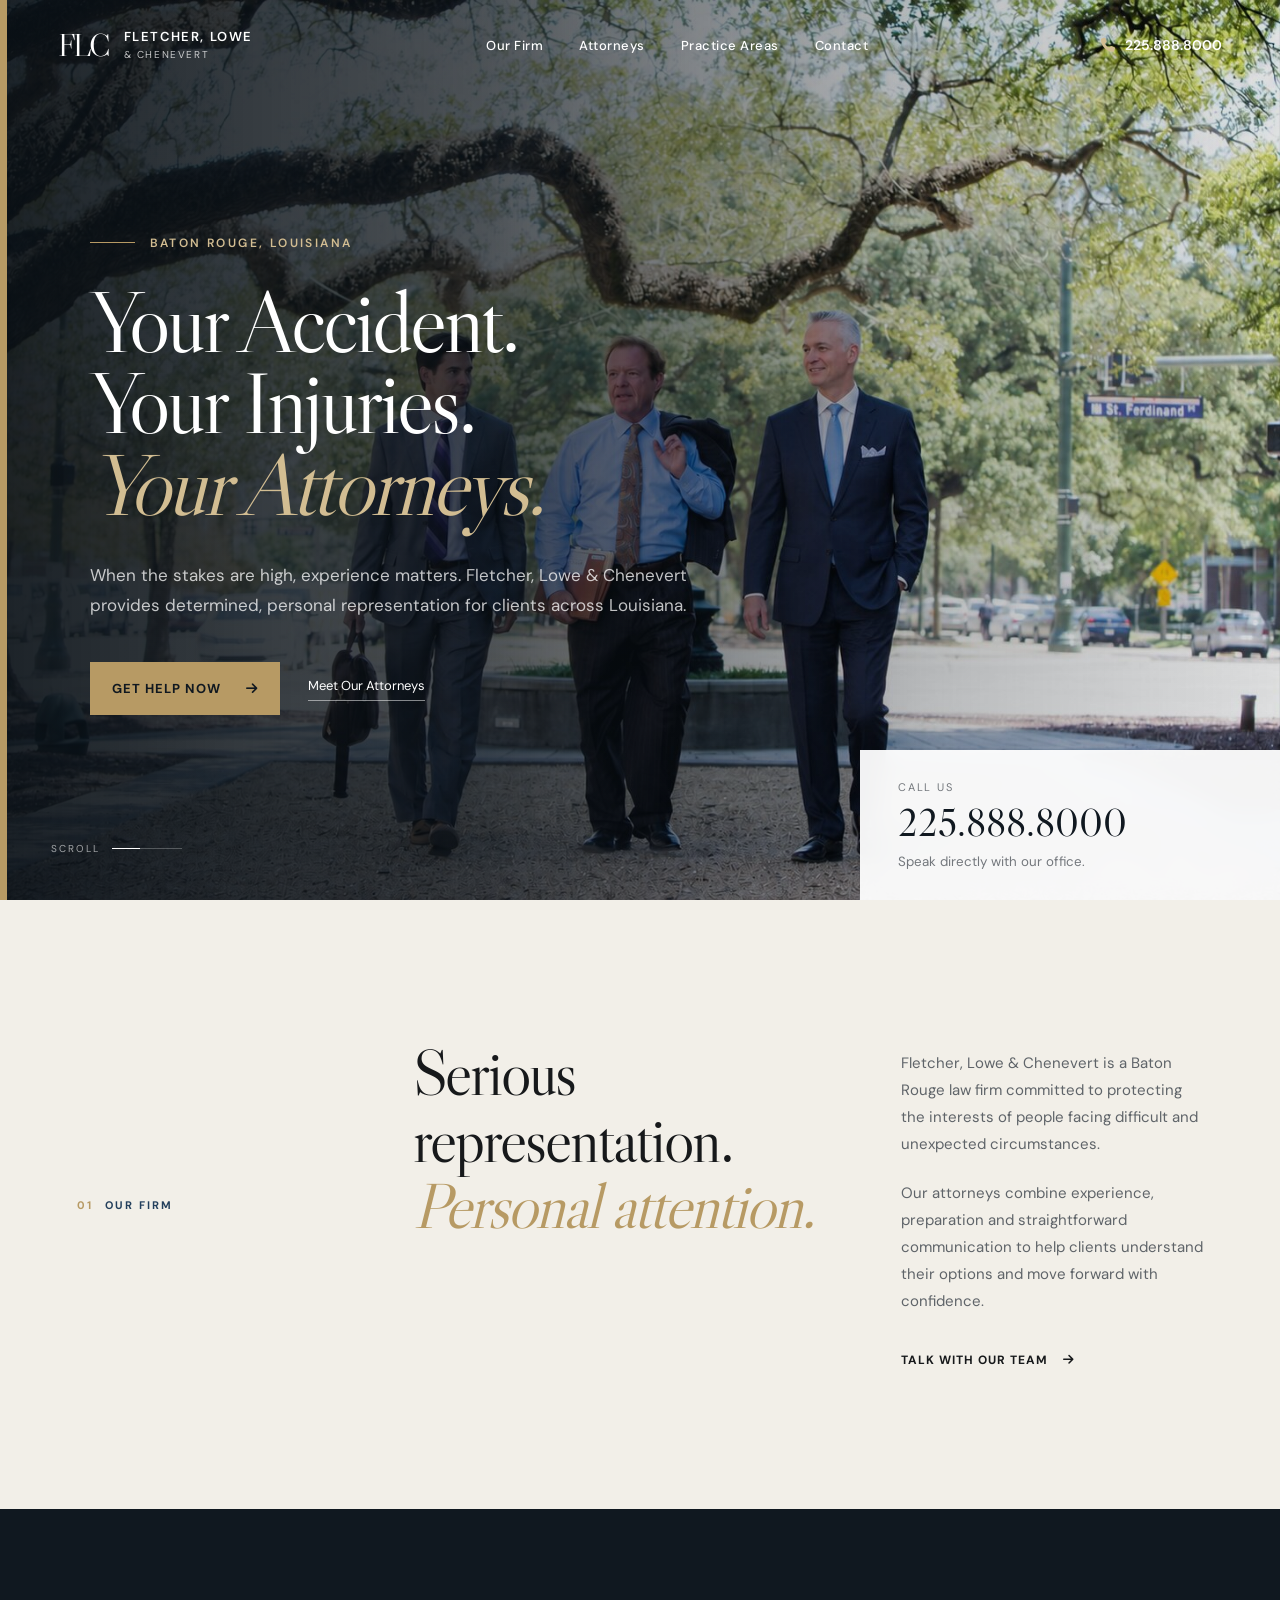
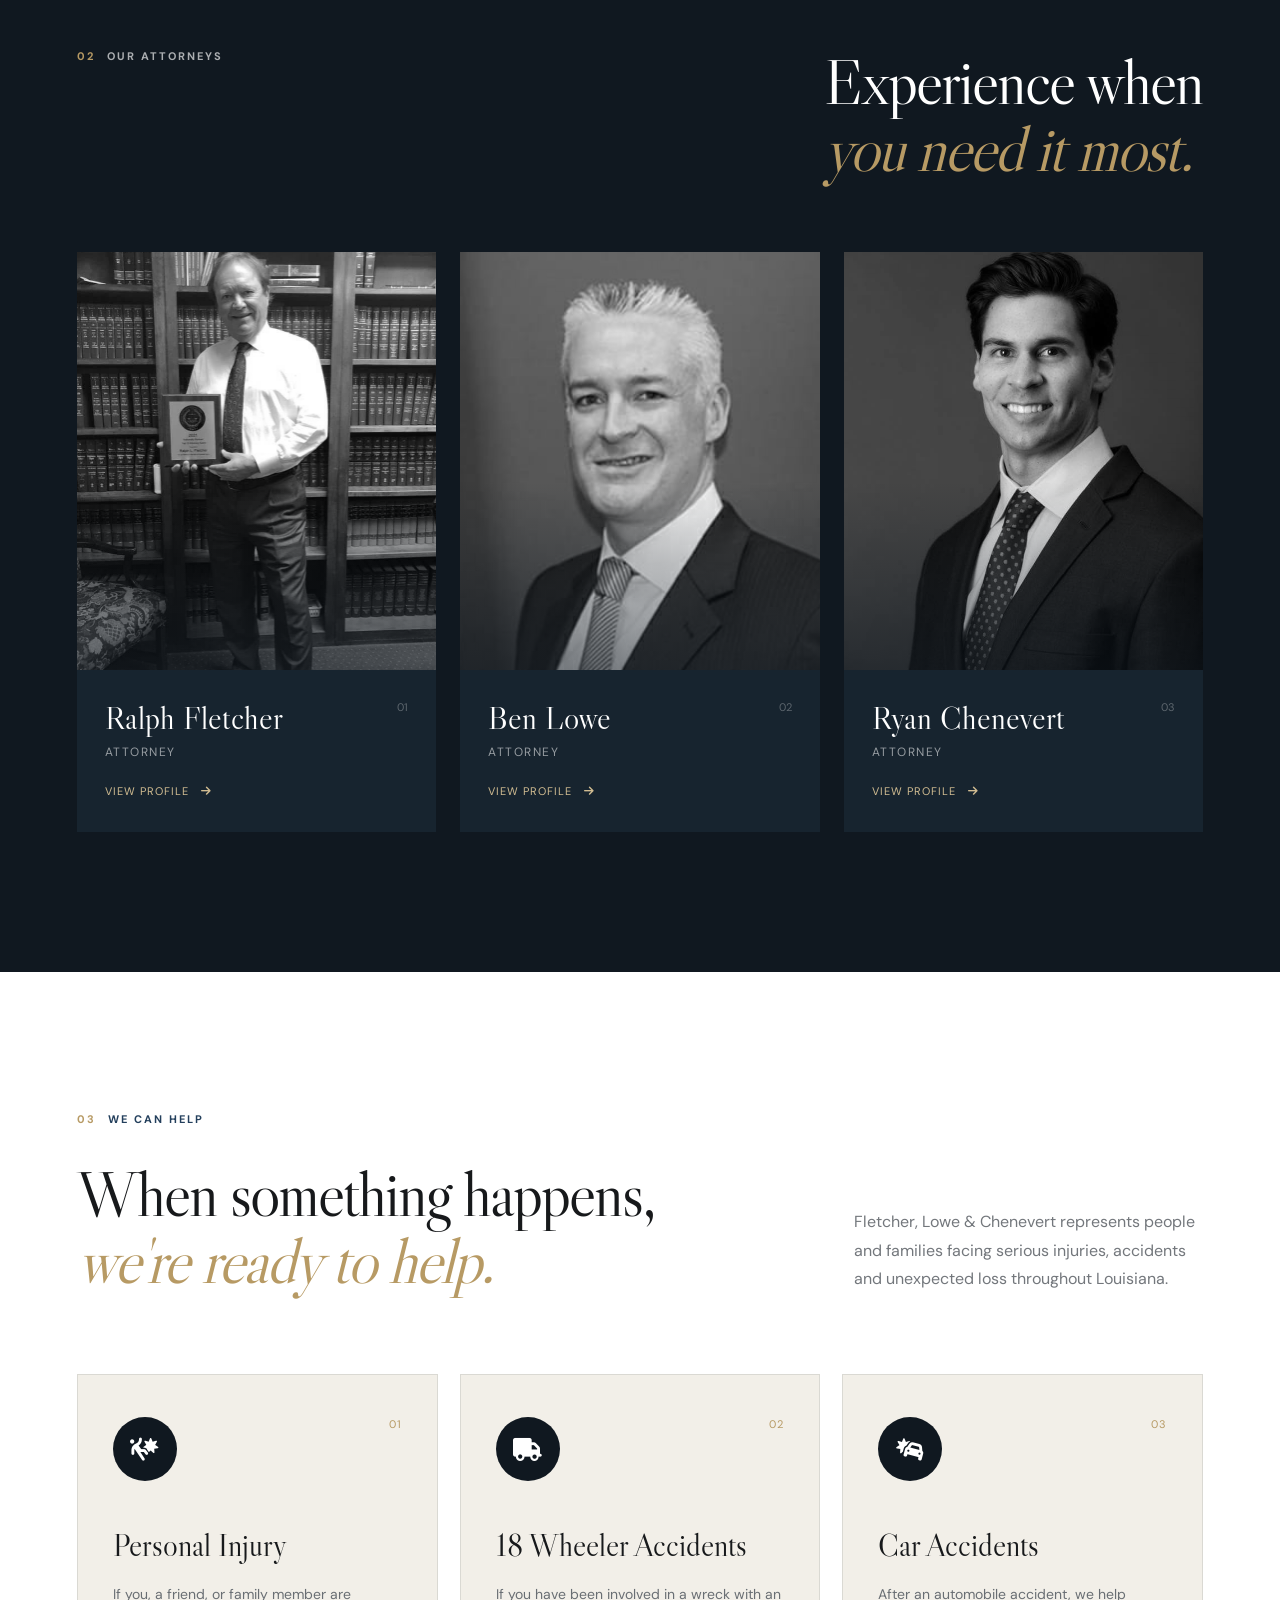
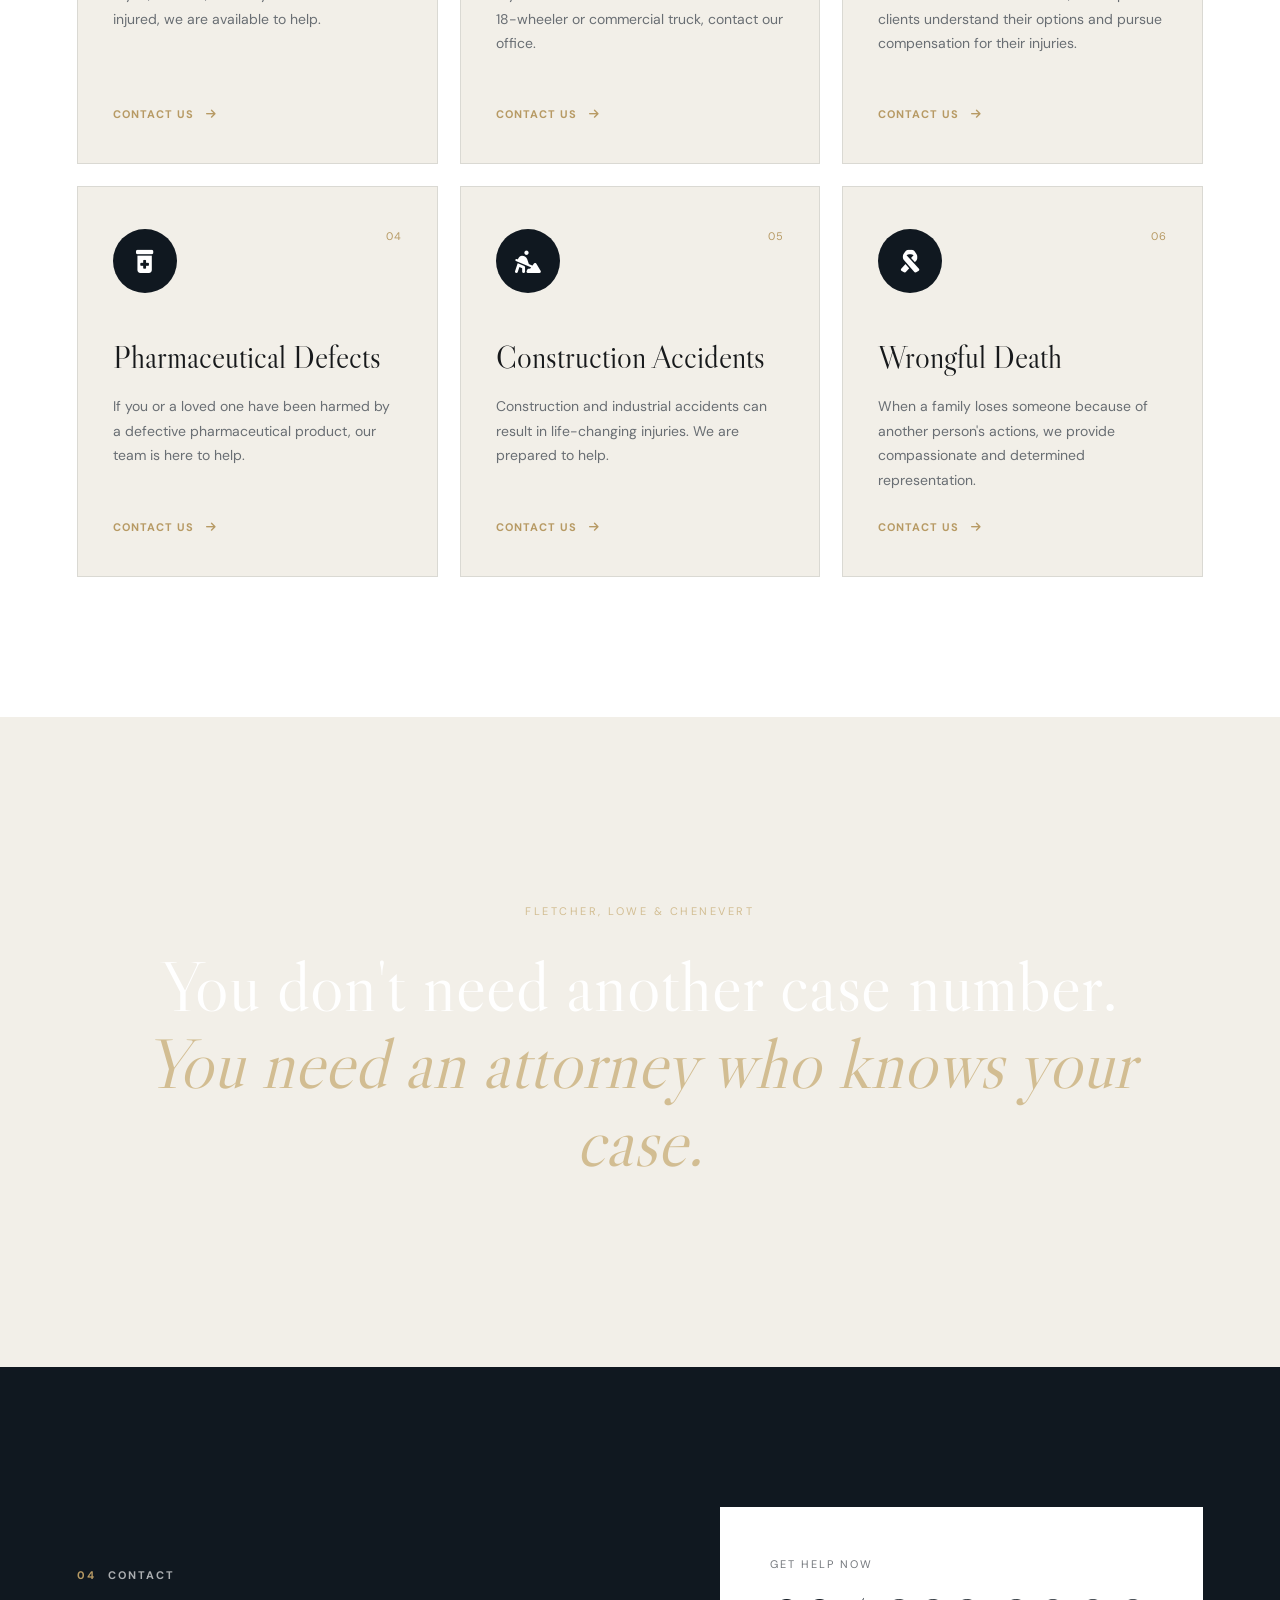
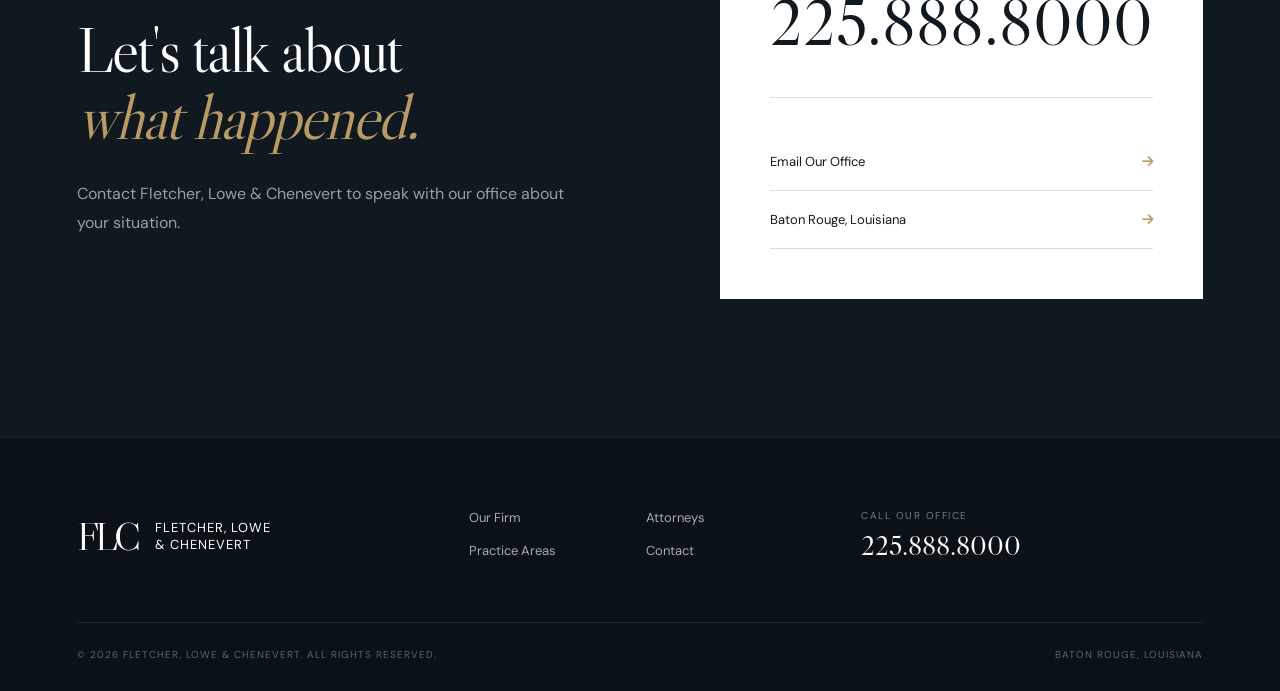
==== index.html @ c37891db "Update index.html" ====
<!DOCTYPE html>
<html lang="en">
<head>
    <meta charset="UTF-8">
    <meta name="viewport" content="width=device-width, initial-scale=1.0">

    <meta name="theme-color" content="#101820">

    <title>Fletcher, Lowe & Chenevert | Baton Rouge Attorneys</title>

    <meta
        name="description"
        content="Fletcher, Lowe & Chenevert represents clients in Baton Rouge and throughout Louisiana. Your Accident. Your Injuries. Your Attorneys."
    >

    <!-- GOOGLE FONTS -->
    <link rel="preconnect" href="https://fonts.googleapis.com">
    <link rel="preconnect" href="https://fonts.gstatic.com" crossorigin>

    <link
        href="https://fonts.googleapis.com/css2?family=DM+Sans:wght@400;500;600;700&family=Libre+Caslon+Display&display=swap"
        rel="stylesheet"
    >

    <!-- FONT AWESOME -->
    <link
        rel="stylesheet"
        href="https://cdnjs.cloudflare.com/ajax/libs/font-awesome/6.5.2/css/all.min.css"
    >

    <!-- MAIN CSS -->
    <link rel="stylesheet" href="style.css">
</head>


<body>

<!-- =====================================================
     HEADER
===================================================== -->

<header class="site-header" id="siteHeader">

    <a href="#home" class="logo">

        <span class="logo-mark">FLC</span>

        <span class="logo-text">
            Fletcher, Lowe
            <small>& Chenevert</small>
        </span>

    </a>


    <nav class="desktop-nav">
        <a href="#about">Our Firm</a>
        <a href="#attorneys">Attorneys</a>
        <a href="#practice">Practice Areas</a>
        <a href="#contact">Contact</a>
    </nav>


    <a href="tel:+12258888000" class="header-phone">
        <i class="fa-solid fa-phone"></i>
        <span>225.888.8000</span>
    </a>


    <button
        class="menu-button"
        id="menuButton"
        aria-label="Open navigation"
    >
        <span></span>
        <span></span>
    </button>

</header>



<!-- =====================================================
     MOBILE MENU
===================================================== -->

<div class="mobile-menu" id="mobileMenu">

    <div class="mobile-menu-inner">

        <a href="#about">Our Firm</a>
        <a href="#attorneys">Attorneys</a>
        <a href="#practice">Practice Areas</a>
        <a href="#contact">Contact</a>

        <a href="tel:+12258888000" class="mobile-phone">
            225.888.8000
        </a>

    </div>

</div>



<main>


<!-- =====================================================
     HERO
===================================================== -->

<section class="hero" id="home">

    <div class="hero-image"></div>

    <div class="hero-overlay"></div>

    <div class="hero-accent"></div>


    <div class="hero-content">

        <div class="hero-eyebrow reveal">

            <span></span>

            Baton Rouge, Louisiana

        </div>


        <h1 class="reveal delay-1">

            Your Accident.<br>

            Your Injuries.<br>

            <em>Your Attorneys.</em>

        </h1>


        <p class="hero-description reveal delay-2">

            When the stakes are high, experience matters.

            Fletcher, Lowe & Chenevert provides determined,
            personal representation for clients across Louisiana.

        </p>


        <div class="hero-actions reveal delay-3">

            <a href="tel:+12258888000" class="primary-button">

                <span>Get Help Now</span>

                <i class="fa-solid fa-arrow-right"></i>

            </a>


            <a href="#attorneys" class="secondary-button">

                Meet Our Attorneys

            </a>

        </div>

    </div>



    <div class="hero-contact-panel">

        <span>Call Us</span>

        <a href="tel:+12258888000">
            225.888.8000
        </a>

        <small>
            Speak directly with our office.
        </small>

    </div>



    <div class="scroll-indicator">

        <span>Scroll</span>

        <div class="scroll-line">
            <div></div>
        </div>

    </div>

</section>



<!-- =====================================================
     OUR FIRM
===================================================== -->

<section class="intro-section" id="about">

    <div class="section-container intro-grid">


        <div class="section-label reveal">

            <span>01</span>

            Our Firm

        </div>



        <div class="intro-copy">


            <h2 class="reveal">

                Serious representation.<br>

                <em>Personal attention.</em>

            </h2>



            <div class="intro-body reveal">

                <p>

                    Fletcher, Lowe & Chenevert is a Baton Rouge law firm
                    committed to protecting the interests of people facing
                    difficult and unexpected circumstances.

                </p>


                <p>

                    Our attorneys combine experience, preparation and
                    straightforward communication to help clients understand
                    their options and move forward with confidence.

                </p>


                <a href="#contact" class="text-link">

                    Talk With Our Team

                    <i class="fa-solid fa-arrow-right"></i>

                </a>

            </div>

        </div>

    </div>

</section>



<!-- =====================================================
     ATTORNEYS
===================================================== -->

<section class="attorneys-section" id="attorneys">

    <div class="section-container">


        <div class="section-heading">


            <div class="section-label light reveal">

                <span>02</span>

                Our Attorneys

            </div>


            <h2 class="reveal">

                Experience when<br>

                <em>you need it most.</em>

            </h2>

        </div>



        <div class="attorney-grid">


            <!-- RALPH FLETCHER -->

            <article class="attorney-card reveal">

                <div class="attorney-image">

                    <img
                        src="ralph-fletcher.jpg"
                        alt="Ralph Fletcher"
                    >

                    <div class="attorney-image-overlay"></div>

                </div>


                <div class="attorney-info">

                    <span class="attorney-number">
                        01
                    </span>


                    <h3>
                        Ralph Fletcher
                    </h3>


                    <p>
                        Attorney
                    </p>


                    <a href="ralph-fletcher.html">

                        View Profile

                        <i class="fa-solid fa-arrow-right"></i>

                    </a>

                </div>

            </article>



            <!-- BEN LOWE -->

            <article class="attorney-card reveal delay-1">

                <div class="attorney-image">

                    <img
                        src="ben-lowe.jpg"
                        alt="Ben Lowe"
                    >

                    <div class="attorney-image-overlay"></div>

                </div>


                <div class="attorney-info">

                    <span class="attorney-number">
                        02
                    </span>


                    <h3>
                        Ben Lowe
                    </h3>


                    <p>
                        Attorney
                    </p>


                    <a href="ben-lowe.html">

                        View Profile

                        <i class="fa-solid fa-arrow-right"></i>

                    </a>

                </div>

            </article>



            <!-- RYAN CHENEVERT -->

            <article class="attorney-card reveal delay-2">

                <div class="attorney-image">

                    <img
                        src="ryan-chenevert.jpg"
                        alt="Ryan Chenevert"
                    >

                    <div class="attorney-image-overlay"></div>

                </div>


                <div class="attorney-info">

                    <span class="attorney-number">
                        03
                    </span>


                    <h3>
                        Ryan Chenevert
                    </h3>


                    <p>
                        Attorney
                    </p>


                    <a href="ryan-chenevert.html">

                        View Profile

                        <i class="fa-solid fa-arrow-right"></i>

                    </a>

                </div>

            </article>


        </div>

    </div>

</section>



<!-- =====================================================
     PRACTICE AREAS
===================================================== -->

<section class="practice-section" id="practice">

    <div class="section-container">


        <div class="practice-heading">


            <div>

                <div class="section-label reveal">

                    <span>03</span>

                    We Can Help

                </div>


                <h2 class="reveal">

                    When something happens,<br>

                    <em>we're ready to help.</em>

                </h2>

            </div>


            <p class="reveal">

                Fletcher, Lowe & Chenevert represents people and families
                facing serious injuries, accidents and unexpected loss
                throughout Louisiana.

            </p>

        </div>



        <div class="services-grid">


            <!-- PERSONAL INJURY -->

            <article class="service-card reveal">

                <div class="service-icon">

                    <i class="fa-solid fa-person-falling-burst"></i>

                </div>


                <span class="service-number">
                    01
                </span>


                <h3>
                    Personal Injury
                </h3>


                <p>

                    If you, a friend, or family member are injured,
                    we are available to help.

                </p>


                <a href="#contact">

                    Contact Us

                    <i class="fa-solid fa-arrow-right"></i>

                </a>

            </article>



            <!-- 18 WHEELER -->

            <article class="service-card reveal delay-1">

                <div class="service-icon">

                    <i class="fa-solid fa-truck"></i>

                </div>


                <span class="service-number">
                    02
                </span>


                <h3>
                    18 Wheeler Accidents
                </h3>


                <p>

                    If you have been involved in a wreck with an
                    18-wheeler or commercial truck, contact our office.

                </p>


                <a href="#contact">

                    Contact Us

                    <i class="fa-solid fa-arrow-right"></i>

                </a>

            </article>



            <!-- CAR ACCIDENTS -->

            <article class="service-card reveal delay-2">

                <div class="service-icon">

                    <i class="fa-solid fa-car-burst"></i>

                </div>


                <span class="service-number">
                    03
                </span>


                <h3>
                    Car Accidents
                </h3>


                <p>

                    After an automobile accident, we help clients understand
                    their options and pursue compensation for their injuries.

                </p>


                <a href="#contact">

                    Contact Us

                    <i class="fa-solid fa-arrow-right"></i>

                </a>

            </article>



            <!-- PHARMACEUTICAL DEFECTS -->

            <article class="service-card reveal">

                <div class="service-icon">

                    <i class="fa-solid fa-prescription-bottle-medical"></i>

                </div>


                <span class="service-number">
                    04
                </span>


                <h3>
                    Pharmaceutical Defects
                </h3>


                <p>

                    If you or a loved one have been harmed by a defective
                    pharmaceutical product, our team is here to help.

                </p>


                <a href="#contact">

                    Contact Us

                    <i class="fa-solid fa-arrow-right"></i>

                </a>

            </article>



            <!-- CONSTRUCTION ACCIDENTS -->

            <article class="service-card reveal delay-1">

                <div class="service-icon">

                    <i class="fa-solid fa-person-digging"></i>

                </div>


                <span class="service-number">
                    05
                </span>


                <h3>
                    Construction Accidents
                </h3>


                <p>

                    Construction and industrial accidents can result in
                    life-changing injuries. We are prepared to help.

                </p>


                <a href="#contact">

                    Contact Us

                    <i class="fa-solid fa-arrow-right"></i>

                </a>

            </article>



            <!-- WRONGFUL DEATH -->

            <article class="service-card reveal delay-2">

                <div class="service-icon">

                    <i class="fa-solid fa-ribbon"></i>

                </div>


                <span class="service-number">
                    06
                </span>


                <h3>
                    Wrongful Death
                </h3>


                <p>

                    When a family loses someone because of another person's
                    actions, we provide compassionate and determined
                    representation.

                </p>


                <a href="#contact">

                    Contact Us

                    <i class="fa-solid fa-arrow-right"></i>

                </a>

            </article>


        </div>

    </div>

</section>



<!-- =====================================================
     STATEMENT
===================================================== -->

<section class="statement-section">

    <div class="statement-background"></div>


    <div class="statement-content reveal">

        <span>
            Fletcher, Lowe & Chenevert
        </span>


        <h2>

            You don't need another case number.<br>

            <em>
                You need an attorney who knows your case.
            </em>

        </h2>

    </div>

</section>



<!-- =====================================================
     CONTACT
===================================================== -->

<section class="contact-section" id="contact">

    <div class="section-container contact-grid">


        <div class="contact-copy">


            <div class="section-label light reveal">

                <span>04</span>

                Contact

            </div>


            <h2 class="reveal">

                Let's talk about<br>

                <em>what happened.</em>

            </h2>


            <p class="reveal">

                Contact Fletcher, Lowe & Chenevert to speak with
                our office about your situation.

            </p>

        </div>



        <div class="contact-card reveal">


            <span class="contact-card-label">

                Get Help Now

            </span>


            <a
                href="tel:+12258888000"
                class="large-phone"
            >

                225.888.8000

            </a>


            <div class="contact-divider"></div>



            <a
                href="mailto:info@flcbr.com"
                class="contact-row"
            >

                <span>
                    Email Our Office
                </span>

                <i class="fa-solid fa-arrow-right"></i>

            </a>



            <a
                href="https://www.google.com/maps/search/?api=1&query=Baton+Rouge+Louisiana"
                target="_blank"
                rel="noopener noreferrer"
                class="contact-row"
            >

                <span>
                    Baton Rouge, Louisiana
                </span>

                <i class="fa-solid fa-arrow-right"></i>

            </a>


        </div>

    </div>

</section>


</main>



<!-- =====================================================
     FOOTER
===================================================== -->

<footer>


    <div class="footer-main">


        <div class="footer-logo">


            <span class="footer-mark">
                FLC
            </span>


            <div>

                Fletcher, Lowe<br>

                & Chenevert

            </div>


        </div>



        <div class="footer-links">

            <a href="#about">
                Our Firm
            </a>

            <a href="#attorneys">
                Attorneys
            </a>

            <a href="#practice">
                Practice Areas
            </a>

            <a href="#contact">
                Contact
            </a>

        </div>



        <div class="footer-contact">

            <span>
                Call Our Office
            </span>

            <a href="tel:+12258888000">

                225.888.8000

            </a>

        </div>


    </div>



    <div class="footer-bottom">


        <span>

            © <span id="year"></span>

            Fletcher, Lowe & Chenevert.

            All Rights Reserved.

        </span>


        <span>

            Baton Rouge, Louisiana

        </span>


    </div>


</footer>



<!-- =====================================================
     JAVASCRIPT
===================================================== -->

<script src="script.js"></script>


</body>
</html>
---- style.css ----
:root {
    --navy: #101820;
    --navy-light: #17242f;
    --blue: #233f5c;
    --gold: #b79a64;
    --gold-light: #d2bd92;
    --cream: #f2efe8;
    --white: #ffffff;
    --text: #17191b;
    --gray: #73777c;
    --border: rgba(20, 30, 38, 0.15);
}

* {
    margin: 0;
    padding: 0;
    box-sizing: border-box;
}

html {
    scroll-behavior: smooth;
}

body {
    font-family: 'DM Sans', sans-serif;
    background: var(--cream);
    color: var(--text);
    overflow-x: hidden;
}

a {
    color: inherit;
    text-decoration: none;
}

img {
    display: block;
    width: 100%;
}

button {
    font: inherit;
}


/* HEADER */

.site-header {
    position: fixed;
    top: 0;
    left: 0;

    width: 100%;
    height: 90px;

    display: flex;
    align-items: center;
    justify-content: space-between;

    padding: 0 4.5vw;

    z-index: 1000;

    transition:
        background 0.4s ease,
        height 0.4s ease,
        box-shadow 0.4s ease;

    color: white;
}

.site-header.scrolled {
    height: 76px;

    background: rgba(16, 24, 32, 0.96);

    backdrop-filter: blur(16px);

    box-shadow: 0 10px 40px rgba(0,0,0,0.15);
}

.logo {
    display: flex;
    align-items: center;
    gap: 16px;
}

.logo-mark {
    font-family: 'Libre Caslon Display', serif;
    font-size: 32px;
    letter-spacing: -3px;
}

.logo-text {
    font-size: 13px;
    font-weight: 600;
    line-height: 1.1;
    text-transform: uppercase;
    letter-spacing: 1.6px;
}

.logo-text small {
    display: block;

    margin-top: 4px;

    font-size: 10px;
    font-weight: 400;

    opacity: 0.75;
}

.desktop-nav {
    display: flex;
    align-items: center;
    gap: 36px;
}

.desktop-nav a {
    position: relative;

    font-size: 13px;
    font-weight: 500;

    letter-spacing: 0.5px;
}

.desktop-nav a::after {
    content: "";

    position: absolute;

    left: 0;
    bottom: -8px;

    width: 0;
    height: 1px;

    background: var(--gold-light);

    transition: width 0.3s ease;
}

.desktop-nav a:hover::after {
    width: 100%;
}

.header-phone {
    display: flex;
    align-items: center;
    gap: 10px;

    font-size: 14px;
    font-weight: 600;
}

.header-phone i {
    color: var(--gold-light);
}

.menu-button {
    display: none;

    background: none;
    border: 0;

    width: 38px;
    height: 38px;

    cursor: pointer;
}

.menu-button span {
    display: block;

    width: 26px;
    height: 2px;

    margin: 6px auto;

    background: white;

    transition: 0.3s ease;
}


/* MOBILE MENU */

.mobile-menu {
    position: fixed;

    inset: 0;

    background: var(--navy);

    z-index: 900;

    opacity: 0;
    visibility: hidden;

    transition:
        opacity 0.4s ease,
        visibility 0.4s ease;
}

.mobile-menu.open {
    opacity: 1;
    visibility: visible;
}

.mobile-menu-inner {
    height: 100%;

    display: flex;
    flex-direction: column;
    justify-content: center;

    padding: 100px 8vw;
}

.mobile-menu a {
    font-family: 'Libre Caslon Display', serif;

    font-size: clamp(36px, 8vw, 64px);

    color: white;

    margin: 6px 0;
}

.mobile-phone {
    margin-top: 40px !important;

    color: var(--gold-light) !important;

    font-family: 'DM Sans', sans-serif !important;

    font-size: 22px !important;
}


/* HERO */

.hero {
    position: relative;

    min-height: 100vh;

    display: flex;
    align-items: center;

    overflow: hidden;

    background: var(--navy);
}

.hero-image {
    position: absolute;
    inset: 0;

    background:
        url("hero-attorneys.jpg")
        center 25% / cover
        no-repeat;

    transform: scale(1.06);

    animation: heroZoom 12s ease forwards;
}

@keyframes heroZoom {
    to {
        transform: scale(1);
    }
}

.hero-overlay {
    position: absolute;
    inset: 0;

    background:
        linear-gradient(
            90deg,
            rgba(9,16,22,0.92) 0%,
            rgba(9,16,22,0.72) 38%,
            rgba(9,16,22,0.28) 72%,
            rgba(9,16,22,0.12) 100%
        );
}

.hero-accent {
    position: absolute;

    top: 0;
    left: 0;

    width: 7px;
    height: 100%;

    background: var(--gold);
}

.hero-content {
    position: relative;

    width: 100%;
    max-width: 1500px;

    margin: auto;

    padding: 150px 7vw 100px;

    color: white;

    z-index: 3;
}

.hero-eyebrow {
    display: flex;
    align-items: center;
    gap: 15px;

    font-size: 12px;
    font-weight: 600;

    letter-spacing: 2.4px;

    text-transform: uppercase;

    color: var(--gold-light);

    margin-bottom: 30px;
}

.hero-eyebrow span {
    width: 45px;
    height: 1px;

    background: var(--gold);
}

.hero h1 {
    max-width: 880px;

    font-family: 'Libre Caslon Display', serif;

    font-size: clamp(56px, 6.8vw, 110px);

    line-height: 0.94;

    letter-spacing: -3px;

    font-weight: 400;
}

.hero h1 em {
    color: var(--gold-light);

    font-style: italic;
}

.hero-description {
    max-width: 600px;

    margin-top: 35px;

    color: rgba(255,255,255,0.75);

    font-size: 17px;
    line-height: 1.75;
}

.hero-actions {
    display: flex;
    align-items: center;
    gap: 28px;

    margin-top: 42px;
}

.primary-button {
    min-width: 190px;

    display: inline-flex;
    align-items: center;
    justify-content: space-between;

    gap: 20px;

    padding: 18px 22px;

    background: var(--gold);

    color: var(--navy);

    font-size: 13px;
    font-weight: 700;

    text-transform: uppercase;
    letter-spacing: 1px;

    transition:
        background 0.3s ease,
        transform 0.3s ease;
}

.primary-button:hover {
    background: var(--gold-light);
    transform: translateY(-3px);
}

.secondary-button {
    font-size: 13px;

    border-bottom: 1px solid rgba(255,255,255,0.5);

    padding-bottom: 6px;
}

.hero-contact-panel {
    position: absolute;

    right: 0;
    bottom: 0;

    z-index: 5;

    width: min(420px, 34vw);

    padding: 30px 38px;

    background: rgba(255,255,255,0.95);

    backdrop-filter: blur(10px);

    color: var(--navy);
}

.hero-contact-panel span {
    display: block;

    margin-bottom: 5px;

    color: var(--gray);

    font-size: 11px;

    letter-spacing: 1.8px;

    text-transform: uppercase;
}

.hero-contact-panel a {
    display: block;

    font-family: 'Libre Caslon Display', serif;

    font-size: clamp(28px, 3vw, 42px);
}

.hero-contact-panel small {
    display: block;

    margin-top: 7px;

    color: var(--gray);
}

.scroll-indicator {
    position: absolute;

    left: 4vw;
    bottom: 45px;

    color: rgba(255,255,255,0.6);

    z-index: 4;

    display: flex;
    align-items: center;
    gap: 12px;

    font-size: 10px;

    text-transform: uppercase;

    letter-spacing: 2px;
}

.scroll-line {
    position: relative;

    width: 70px;
    height: 1px;

    overflow: hidden;

    background: rgba(255,255,255,0.25);
}

.scroll-line div {
    position: absolute;

    width: 40%;
    height: 100%;

    background: white;

    animation: scrollLine 2s infinite ease-in-out;
}

@keyframes scrollLine {
    0% {
        left: -40%;
    }

    100% {
        left: 110%;
    }
}


/* GLOBAL SECTIONS */

.section-container {
    width: min(1400px, 88vw);

    margin: auto;
}

.section-label {
    display: flex;
    align-items: center;
    gap: 12px;

    font-size: 11px;
    font-weight: 700;

    letter-spacing: 2px;

    text-transform: uppercase;

    color: var(--blue);
}

.section-label span {
    color: var(--gold);
}

.section-label.light {
    color: rgba(255,255,255,0.65);
}


/* INTRO */

.intro-section {
    padding: 140px 0;

    background: var(--cream);
}

.intro-grid {
    display: grid;

    grid-template-columns: 0.65fr 2fr;

    gap: 80px;
}

.intro-copy {
    display: grid;

    grid-template-columns: 1.35fr 1fr;

    gap: 80px;
}

.intro-copy h2,
.section-heading h2,
.practice-heading h2,
.contact-copy h2 {
    font-family: 'Libre Caslon Display', serif;

    font-size: clamp(48px, 5vw, 78px);

    line-height: 1.04;

    font-weight: 400;

    letter-spacing: -2px;
}

.intro-copy h2 em,
.section-heading h2 em,
.practice-heading h2 em,
.contact-copy h2 em {
    color: var(--gold);

    font-style: italic;
}

.intro-body {
    padding-top: 10px;
}

.intro-body p {
    margin-bottom: 22px;

    color: #5f6469;

    font-size: 15px;
    line-height: 1.8;
}

.text-link {
    display: inline-flex;
    gap: 15px;
    align-items: center;

    margin-top: 15px;

    font-size: 12px;
    font-weight: 700;

    letter-spacing: 1px;

    text-transform: uppercase;
}

.text-link i {
    transition: transform 0.3s ease;
}

.text-link:hover i {
    transform: translateX(6px);
}


/* ATTORNEYS */

.attorneys-section {
    padding: 140px 0;

    background: var(--navy);

    color: white;
}

.section-heading {
    display: flex;
    justify-content: space-between;
    align-items: flex-end;

    margin-bottom: 70px;
}

.section-heading .section-label {
    align-self: flex-start;
}

.attorney-grid {
    display: grid;

    grid-template-columns: repeat(3, 1fr);

    gap: 24px;
}

.attorney-card {
    position: relative;

    background: var(--navy-light);

    overflow: hidden;
}

.attorney-image {
    position: relative;

    aspect-ratio: 0.86;

    overflow: hidden;
}

.attorney-image img {
    height: 100%;

    object-fit: cover;

    filter: grayscale(100%);

    transition:
        transform 0.8s cubic-bezier(.2,.7,.2,1),
        filter 0.6s ease;
}

.attorney-card:hover .attorney-image img {
    transform: scale(1.045);

    filter: grayscale(20%);
}

.attorney-image-overlay {
    position: absolute;
    inset: 0;

    background:
        linear-gradient(
            to top,
            rgba(16,24,32,0.55),
            transparent 45%
        );
}

.attorney-info {
    position: relative;

    padding: 28px 28px 32px;
}

.attorney-number {
    position: absolute;

    right: 28px;
    top: 30px;

    color: rgba(255,255,255,0.3);

    font-size: 11px;
}

.attorney-info h3 {
    font-family: 'Libre Caslon Display', serif;

    font-size: 32px;

    font-weight: 400;
}

.attorney-info p {
    margin-top: 6px;

    color: rgba(255,255,255,0.55);

    font-size: 12px;

    text-transform: uppercase;

    letter-spacing: 1.5px;
}

.attorney-info a {
    display: inline-flex;
    align-items: center;
    gap: 12px;

    margin-top: 24px;

    color: var(--gold-light);

    font-size: 11px;

    letter-spacing: 1px;

    text-transform: uppercase;
}


/* PRACTICE AREAS */

.practice-section {
    padding: 140px 0;

    background: white;
}

.practice-heading {
    display: grid;

    grid-template-columns: 1.5fr 0.75fr;

    align-items: end;

    gap: 80px;

    margin-bottom: 80px;
}

.practice-heading .section-label {
    margin-bottom: 35px;
}

.practice-heading > p {
    color: var(--gray);

    font-size: 16px;
    line-height: 1.8;
}

.practice-list {
    border-top: 1px solid var(--border);
}

.practice-item {
    min-height: 110px;

    display: grid;

    grid-template-columns: 80px 1fr 70px;

    align-items: center;

    border-bottom: 1px solid var(--border);

    transition:
        background 0.35s ease,
        padding 0.35s ease;
}

.practice-item:hover {
    padding: 0 25px;

    background: var(--cream);
}

.practice-number {
    color: var(--gold);

    font-size: 11px;
}

.practice-item h3 {
    font-family: 'Libre Caslon Display', serif;

    font-size: clamp(27px, 3vw, 42px);

    font-weight: 400;
}

.practice-arrow {
    width: 50px;
    height: 50px;

    display: flex;
    align-items: center;
    justify-content: center;

    border: 1px solid var(--border);

    border-radius: 50%;

    transition:
        background 0.3s ease,
        transform 0.3s ease;
}

.practice-item:hover .practice-arrow {
    background: var(--navy);

    color: white;

    transform: rotate(-35deg);
}


/* STATEMENT */

.statement-section {
    position: relative;

    min-height: 650px;

    display: flex;
    align-items: center;

    overflow: hidden;
}

.statement-background {
    position: absolute;
    inset: 0;

    background:
        linear-gradient(
            rgba(10,17,24,0.75),
            rgba(10,17,24,0.75)
        ),
        url("hero-attorneys.jpg")
        center / cover no-repeat;

    background-attachment: fixed;
}

.statement-content {
    position: relative;

    width: min(1200px, 86vw);

    margin: auto;

    text-align: center;

    color: white;
}

.statement-content > span {
    display: block;

    margin-bottom: 30px;

    color: var(--gold-light);

    font-size: 11px;

    text-transform: uppercase;

    letter-spacing: 2.5px;
}

.statement-content h2 {
    font-family: 'Libre Caslon Display', serif;

    font-size: clamp(45px, 5.5vw, 80px);

    line-height: 1.1;

    font-weight: 400;
}

.statement-content h2 em {
    color: var(--gold-light);
}


/* CONTACT */

.contact-section {
    padding: 140px 0;

    background: var(--navy);

    color: white;
}

.contact-grid {
    display: grid;

    grid-template-columns: 1fr 0.85fr;

    gap: 100px;

    align-items: center;
}

.contact-copy .section-label {
    margin-bottom: 35px;
}

.contact-copy p {
    max-width: 500px;

    margin-top: 30px;

    color: rgba(255,255,255,0.58);

    line-height: 1.8;
}

.contact-card {
    padding: 50px;

    background: white;

    color: var(--navy);
}

.contact-card-label {
    display: block;

    color: var(--gray);

    font-size: 11px;

    text-transform: uppercase;

    letter-spacing: 2px;
}

.large-phone {
    display: block;

    margin-top: 12px;

    font-family: 'Libre Caslon Display', serif;

    font-size: clamp(45px, 5vw, 66px);
}

.contact-divider {
    height: 1px;

    margin: 35px 0;

    background: var(--border);
}

.contact-row {
    display: flex;

    justify-content: space-between;
    align-items: center;

    padding: 20px 0;

    border-bottom: 1px solid var(--border);

    font-size: 13px;
}

.contact-row i {
    color: var(--gold);

    transition: transform 0.3s ease;
}

.contact-row:hover i {
    transform: translateX(5px);
}


/* FOOTER */

footer {
    background: #0a1117;

    color: white;

    padding: 70px 6vw 30px;
}

.footer-main {
    display: grid;

    grid-template-columns: 1fr 1fr 1fr;

    gap: 50px;

    padding-bottom: 60px;
}

.footer-logo {
    display: flex;
    align-items: center;
    gap: 18px;

    font-size: 13px;

    text-transform: uppercase;

    letter-spacing: 1px;
}

.footer-mark {
    font-family: 'Libre Caslon Display', serif;

    font-size: 40px;

    letter-spacing: -4px;
}

.footer-links {
    display: grid;

    grid-template-columns: 1fr 1fr;

    gap: 12px;

    font-size: 13px;

    color: rgba(255,255,255,0.65);
}

.footer-links a:hover {
    color: white;
}

.footer-contact span {
    display: block;

    color: rgba(255,255,255,0.45);

    font-size: 10px;

    text-transform: uppercase;

    letter-spacing: 1.5px;
}

.footer-contact a {
    display: block;

    margin-top: 7px;

    font-family: 'Libre Caslon Display', serif;

    font-size: 27px;
}

.footer-bottom {
    display: flex;

    justify-content: space-between;

    padding-top: 25px;

    border-top: 1px solid rgba(255,255,255,0.09);

    color: rgba(255,255,255,0.35);

    font-size: 10px;

    text-transform: uppercase;

    letter-spacing: 1px;
}


/* SCROLL ANIMATIONS */

.reveal {
    opacity: 0;

    transform: translateY(35px);

    transition:
        opacity 0.9s cubic-bezier(.2,.7,.2,1),
        transform 0.9s cubic-bezier(.2,.7,.2,1);
}

.reveal.visible {
    opacity: 1;

    transform: translateY(0);
}

.delay-1 {
    transition-delay: 0.12s;
}

.delay-2 {
    transition-delay: 0.24s;
}

.delay-3 {
    transition-delay: 0.36s;
}


/* RESPONSIVE */

@media (max-width: 1000px) {

    .desktop-nav,
    .header-phone {
        display: none;
    }

    .menu-button {
        display: block;
    }

    .intro-grid {
        grid-template-columns: 1fr;
    }

    .intro-copy {
        grid-template-columns: 1fr;
    }

    .attorney-grid {
        grid-template-columns: 1fr 1fr;
    }

    .practice-heading {
        grid-template-columns: 1fr;
    }

    .contact-grid {
        grid-template-columns: 1fr;
    }

    .hero-contact-panel {
        display: none;
    }

}


@media (max-width: 700px) {

    .site-header {
        height: 72px;

        padding: 0 22px;
    }

    .logo-text {
        display: none;
    }

    .hero {
        min-height: 850px;
    }

    .hero-content {
        padding: 125px 25px 100px;
    }

    .hero h1 {
        font-size: clamp(48px, 14vw, 68px);

        letter-spacing: -2px;
    }

    .hero-actions {
        flex-direction: column;
        align-items: flex-start;
    }

    .scroll-indicator {
        display: none;
    }

    .intro-section,
    .attorneys-section,
    .practice-section,
    .contact-section {
        padding: 90px 0;
    }

    .section-container {
        width: 88vw;
    }

    .attorney-grid {
        grid-template-columns: 1fr;
    }

    .section-heading {
        flex-direction: column;
        align-items: flex-start;
        gap: 35px;
    }

    .practice-item {
        grid-template-columns: 45px 1fr 45px;
    }

    .practice-arrow {
        width: 40px;
        height: 40px;
    }

    .statement-section {
        min-height: 520px;
    }

    .statement-background {
        background-attachment: scroll;
    }

    .contact-card {
        padding: 35px 25px;
    }

    .large-phone {
        font-size: 40px;
    }

    .footer-main {
        grid-template-columns: 1fr;
    }

    .footer-bottom {
        flex-direction: column;

        gap: 12px;
    }

}

/* SERVICES GRID */

.services-grid {
    display: grid;
    grid-template-columns: repeat(3, 1fr);
    gap: 22px;
}

.service-card {
    position: relative;
    min-height: 390px;

    padding: 42px 35px;

    background: var(--cream);
    border: 1px solid rgba(16, 24, 32, 0.10);

    display: flex;
    flex-direction: column;

    transition:
        transform 0.4s ease,
        background 0.4s ease,
        box-shadow 0.4s ease;
}

.service-card:hover {
    transform: translateY(-8px);
    background: var(--navy);
    color: white;

    box-shadow:
        0 25px 60px rgba(16, 24, 32, 0.16);
}

.service-icon {
    width: 64px;
    height: 64px;

    display: flex;
    align-items: center;
    justify-content: center;

    margin-bottom: 45px;

    border-radius: 50%;

    background: var(--navy);
    color: white;

    font-size: 23px;

    transition:
        background 0.4s ease,
        color 0.4s ease;
}

.service-card:hover .service-icon {
    background: var(--gold);
    color: var(--navy);
}

.service-number {
    position: absolute;
    top: 42px;
    right: 35px;

    color: var(--gold);

    font-size: 11px;
    letter-spacing: 1px;
}

.service-card h3 {
    font-family: 'Libre Caslon Display', serif;

    font-size: 31px;
    font-weight: 400;

    margin-bottom: 18px;
}

.service-card p {
    color: #696e73;

    font-size: 14px;
    line-height: 1.75;

    transition: color 0.4s ease;
}

.service-card:hover p {
    color: rgba(255,255,255,0.68);
}

.service-card a {
    margin-top: auto;
    padding-top: 28px;

    display: flex;
    align-items: center;
    gap: 12px;

    color: var(--gold);

    font-size: 11px;
    font-weight: 700;

    text-transform: uppercase;
    letter-spacing: 1px;
}

.service-card a i {
    transition: transform 0.3s ease;
}

.service-card:hover a i {
    transform: translateX(6px);
}

@media (max-width: 1000px) {
    .services-grid {
        grid-template-columns: repeat(2, 1fr);
    }
}

@media (max-width: 650px) {
    .services-grid {
        grid-template-columns: 1fr;
    }

    .service-card {
        min-height: 340px;
    }
}
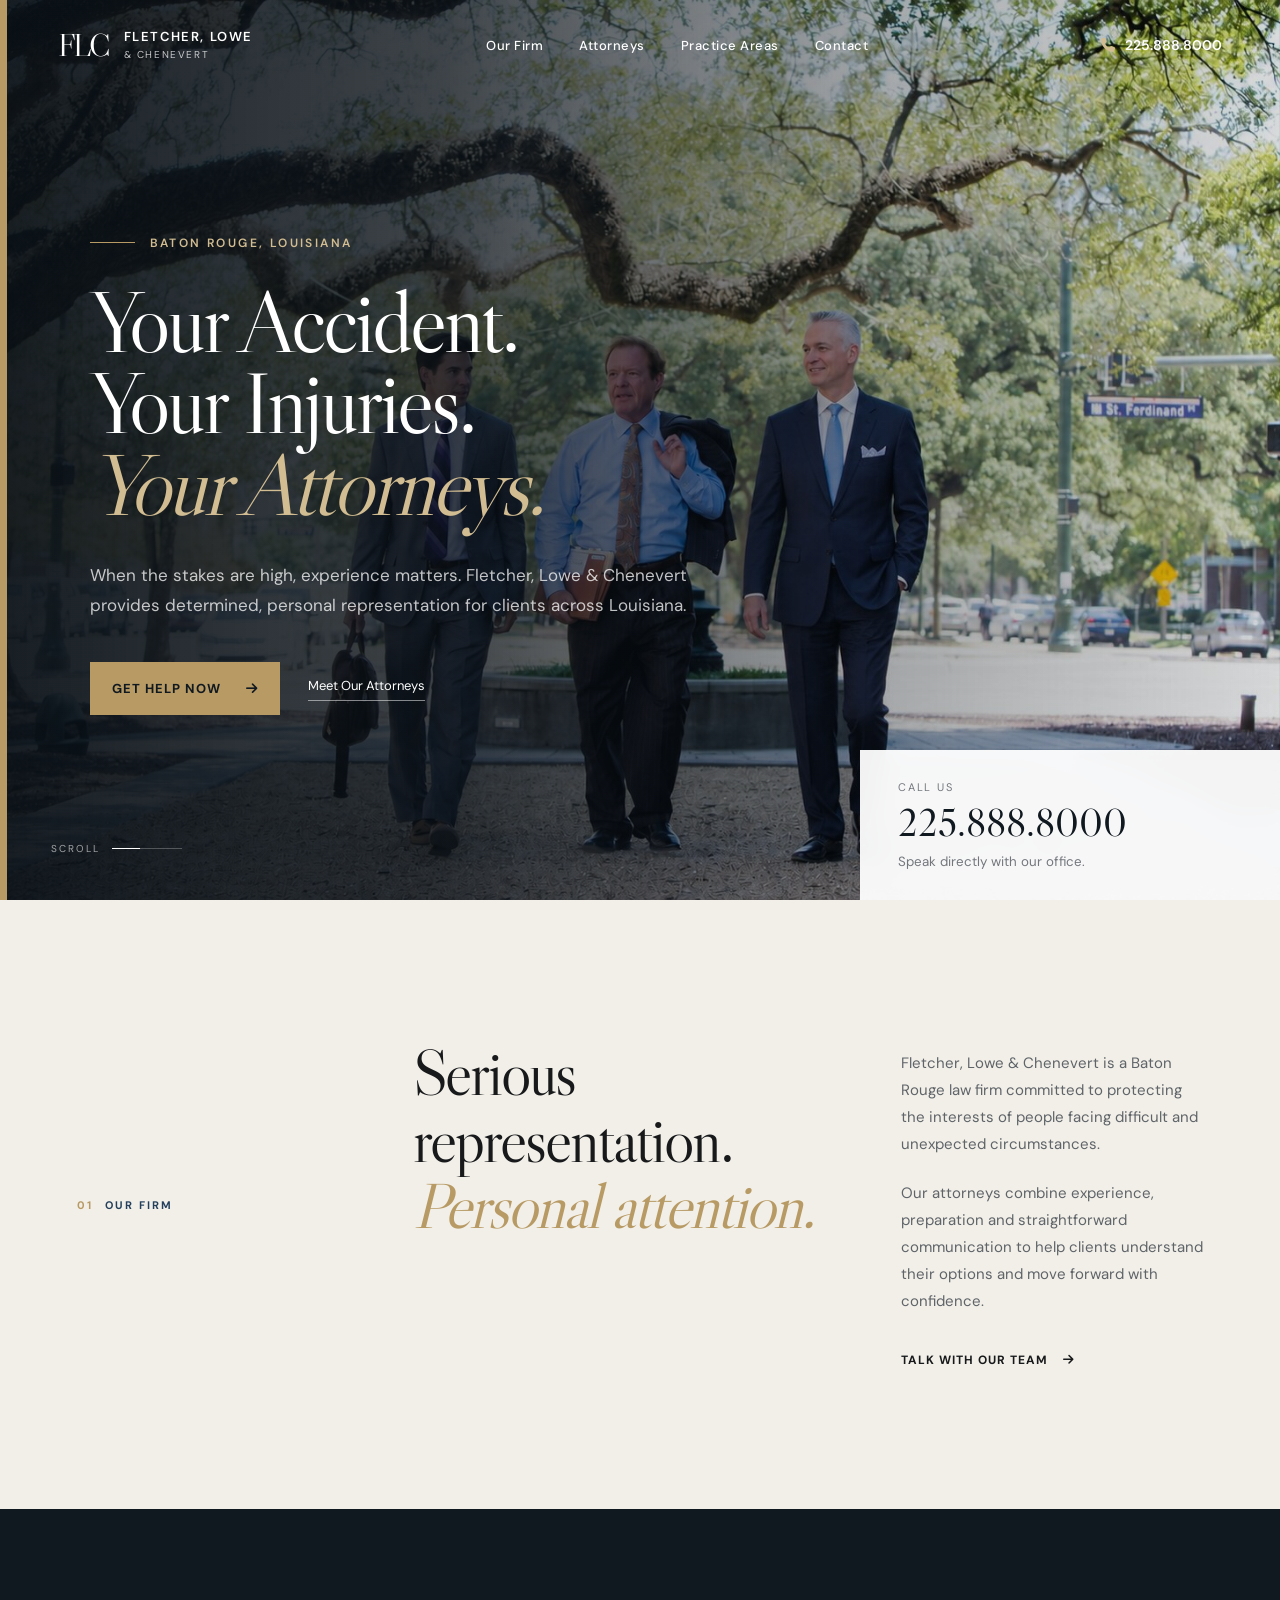
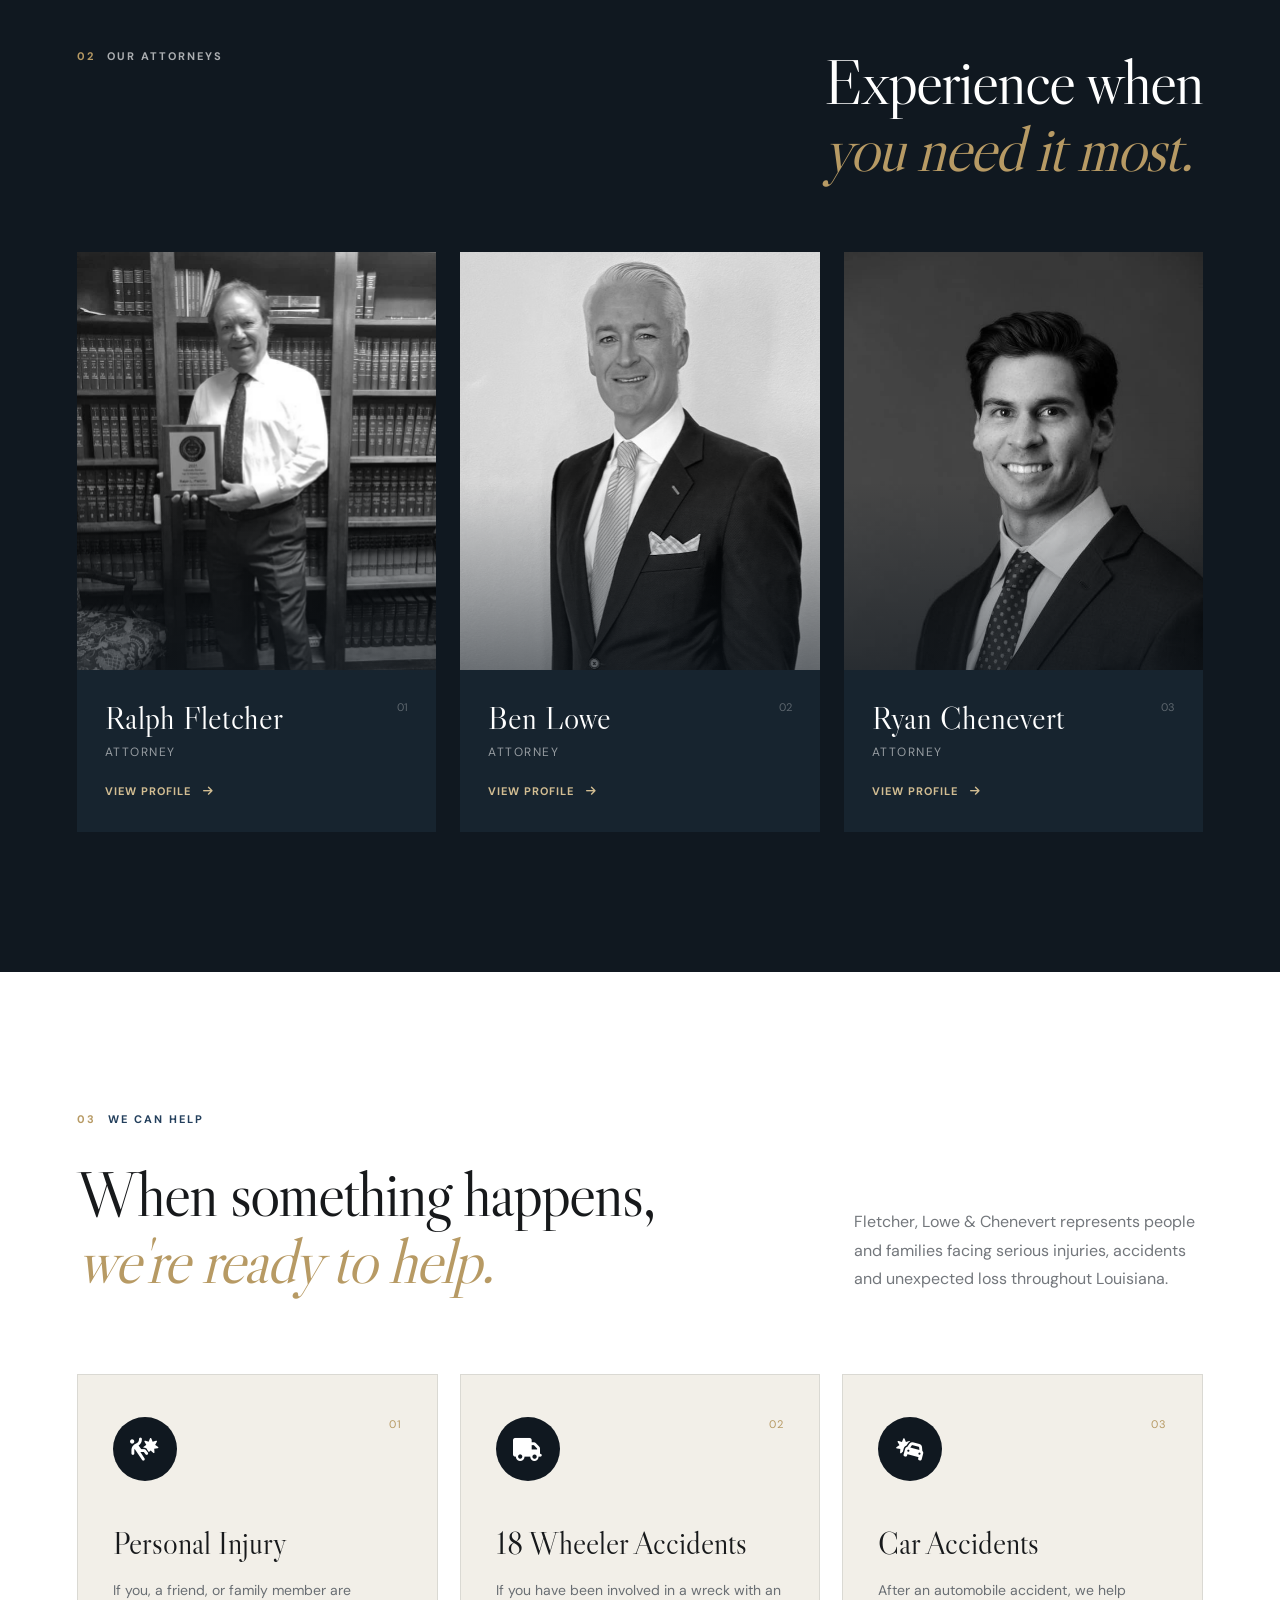
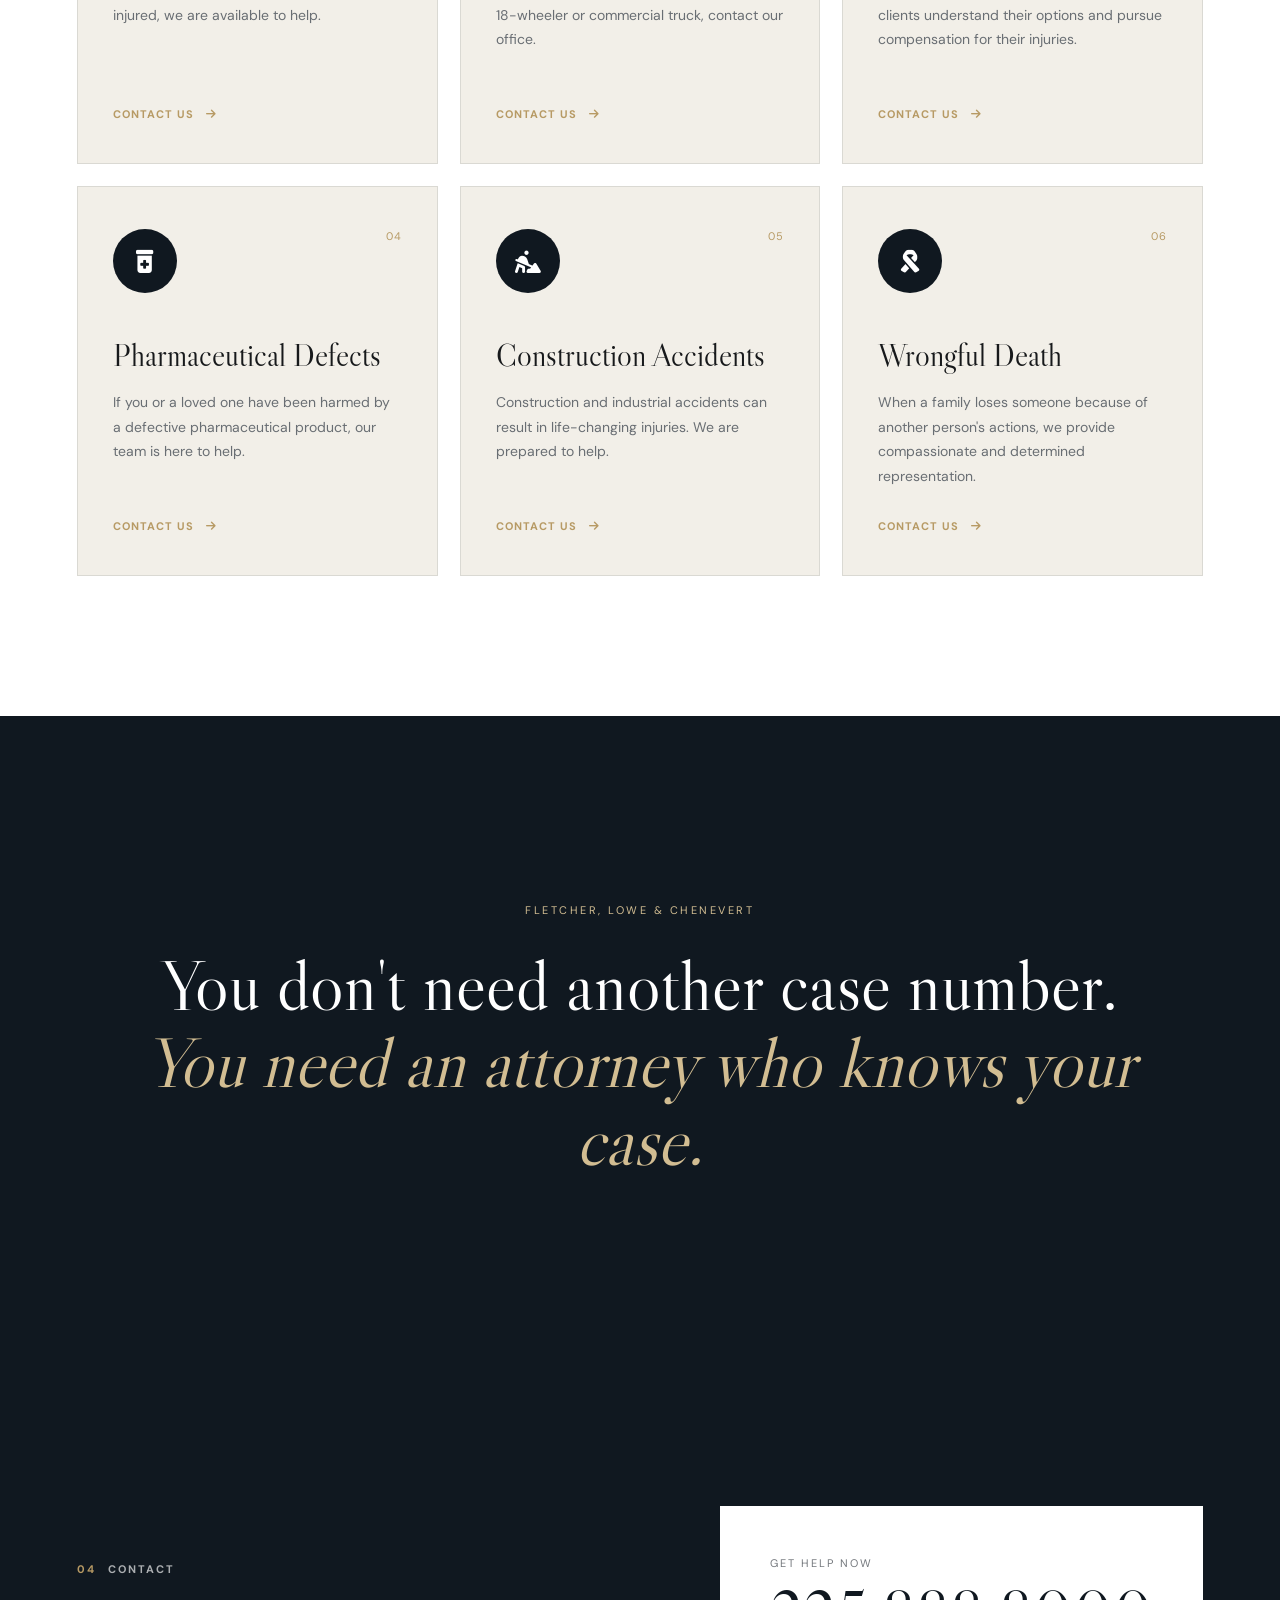
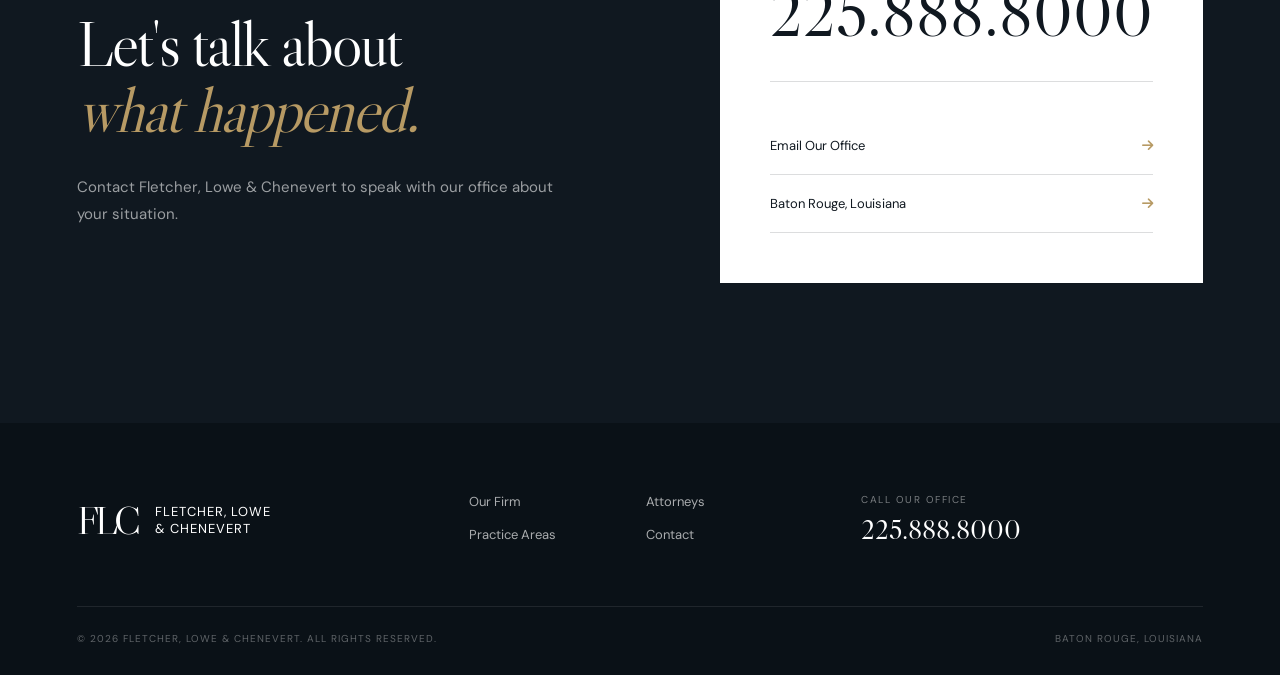
==== commit ad6a10e0: "Update attorney image source to ben-lowe2.jpg" ====
--- a/index.html
+++ b/index.html
@@ -364,7 +364,7 @@
                 <div class="attorney-image">
 
                     <img
-                        src="ben-lowe.jpg"
+                        src="ben-lowe2.jpg"
                         alt="Ben Lowe"
                     >
 
--- a/style.css
+++ b/style.css
@@ -1,3 +1,8 @@
+/* =========================================================
+   FLETCHER, LOWE & CHENEVERT
+   MAIN STYLESHEET
+   ========================================================= */
+
 :root {
     --navy: #101820;
     --navy-light: #17242f;
@@ -11,6 +16,11 @@
     --border: rgba(20, 30, 38, 0.15);
 }
 
+
+/* =========================================================
+   RESET
+   ========================================================= */
+
 * {
     margin: 0;
     padding: 0;
@@ -43,7 +53,9 @@
 }
 
 
-/* HEADER */
+/* =========================================================
+   MAIN HEADER
+   ========================================================= */
 
 .site-header {
     position: fixed;
@@ -61,12 +73,12 @@
 
     z-index: 1000;
 
+    color: white;
+
     transition:
         background 0.4s ease,
         height 0.4s ease,
         box-shadow 0.4s ease;
-
-    color: white;
 }
 
 .site-header.scrolled {
@@ -75,14 +87,23 @@
     background: rgba(16, 24, 32, 0.96);
 
     backdrop-filter: blur(16px);
-
-    box-shadow: 0 10px 40px rgba(0,0,0,0.15);
-}
+    -webkit-backdrop-filter: blur(16px);
+
+    box-shadow: 0 10px 40px rgba(0, 0, 0, 0.15);
+}
+
+
+/* =========================================================
+   LOGO
+   ========================================================= */
 
 .logo {
     display: flex;
     align-items: center;
     gap: 16px;
+
+    position: relative;
+    z-index: 1001;
 }
 
 .logo-mark {
@@ -101,14 +122,16 @@
 
 .logo-text small {
     display: block;
-
     margin-top: 4px;
-
     font-size: 10px;
     font-weight: 400;
-
     opacity: 0.75;
 }
+
+
+/* =========================================================
+   DESKTOP NAVIGATION
+   ========================================================= */
 
 .desktop-nav {
     display: flex;
@@ -118,26 +141,19 @@
 
 .desktop-nav a {
     position: relative;
-
     font-size: 13px;
     font-weight: 500;
-
     letter-spacing: 0.5px;
 }
 
 .desktop-nav a::after {
     content: "";
-
     position: absolute;
-
     left: 0;
     bottom: -8px;
-
     width: 0;
     height: 1px;
-
     background: var(--gold-light);
-
     transition: width 0.3s ease;
 }
 
@@ -145,11 +161,15 @@
     width: 100%;
 }
 
+
+/* =========================================================
+   HEADER PHONE
+   ========================================================= */
+
 .header-phone {
     display: flex;
     align-items: center;
     gap: 10px;
-
     font-size: 14px;
     font-weight: 600;
 }
@@ -158,46 +178,43 @@
     color: var(--gold-light);
 }
 
+
+/* =========================================================
+   MOBILE MENU BUTTON
+   ========================================================= */
+
 .menu-button {
     display: none;
-
+    width: 38px;
+    height: 38px;
     background: none;
     border: 0;
-
-    width: 38px;
-    height: 38px;
-
     cursor: pointer;
+    position: relative;
+    z-index: 1001;
 }
 
 .menu-button span {
     display: block;
-
     width: 26px;
     height: 2px;
-
     margin: 6px auto;
-
     background: white;
-
     transition: 0.3s ease;
 }
 
 
-/* MOBILE MENU */
+/* =========================================================
+   MOBILE MENU
+   ========================================================= */
 
 .mobile-menu {
     position: fixed;
-
     inset: 0;
-
     background: var(--navy);
-
     z-index: 900;
-
     opacity: 0;
     visibility: hidden;
-
     transition:
         opacity 0.4s ease,
         visibility 0.4s ease;
@@ -210,47 +227,37 @@
 
 .mobile-menu-inner {
     height: 100%;
-
     display: flex;
     flex-direction: column;
     justify-content: center;
-
     padding: 100px 8vw;
 }
 
 .mobile-menu a {
     font-family: 'Libre Caslon Display', serif;
-
     font-size: clamp(36px, 8vw, 64px);
-
     color: white;
-
     margin: 6px 0;
 }
 
 .mobile-phone {
     margin-top: 40px !important;
-
     color: var(--gold-light) !important;
-
     font-family: 'DM Sans', sans-serif !important;
-
     font-size: 22px !important;
 }
 
 
-/* HERO */
+/* =========================================================
+   HERO
+   ========================================================= */
 
 .hero {
     position: relative;
-
     min-height: 100vh;
-
-    display: flex;
-    align-items: center;
-
+    display: flex;
+    align-items: center;
     overflow: hidden;
-
     background: var(--navy);
 }
 
@@ -258,10 +265,10 @@
     position: absolute;
     inset: 0;
 
-    background:
-        url("hero-attorneys.jpg")
-        center 25% / cover
-        no-repeat;
+    background-image: url("hero-attorneys.jpg");
+    background-size: cover;
+    background-position: center 25%;
+    background-repeat: no-repeat;
 
     transform: scale(1.06);
 
@@ -281,37 +288,29 @@
     background:
         linear-gradient(
             90deg,
-            rgba(9,16,22,0.92) 0%,
-            rgba(9,16,22,0.72) 38%,
-            rgba(9,16,22,0.28) 72%,
-            rgba(9,16,22,0.12) 100%
+            rgba(9, 16, 22, 0.94) 0%,
+            rgba(9, 16, 22, 0.78) 35%,
+            rgba(9, 16, 22, 0.35) 70%,
+            rgba(9, 16, 22, 0.15) 100%
         );
 }
 
 .hero-accent {
     position: absolute;
-
     top: 0;
     left: 0;
-
     width: 7px;
     height: 100%;
-
     background: var(--gold);
 }
 
 .hero-content {
     position: relative;
-
     width: 100%;
     max-width: 1500px;
-
     margin: auto;
-
     padding: 150px 7vw 100px;
-
     color: white;
-
     z-index: 3;
 }
 
@@ -319,53 +318,38 @@
     display: flex;
     align-items: center;
     gap: 15px;
-
+    margin-bottom: 30px;
+    color: var(--gold-light);
     font-size: 12px;
     font-weight: 600;
-
     letter-spacing: 2.4px;
-
-    text-transform: uppercase;
-
-    color: var(--gold-light);
-
-    margin-bottom: 30px;
+    text-transform: uppercase;
 }
 
 .hero-eyebrow span {
     width: 45px;
     height: 1px;
-
     background: var(--gold);
 }
 
 .hero h1 {
     max-width: 880px;
-
     font-family: 'Libre Caslon Display', serif;
-
     font-size: clamp(56px, 6.8vw, 110px);
-
     line-height: 0.94;
-
     letter-spacing: -3px;
-
     font-weight: 400;
 }
 
 .hero h1 em {
     color: var(--gold-light);
-
     font-style: italic;
 }
 
 .hero-description {
     max-width: 600px;
-
     margin-top: 35px;
-
-    color: rgba(255,255,255,0.75);
-
+    color: rgba(255, 255, 255, 0.75);
     font-size: 17px;
     line-height: 1.75;
 }
@@ -374,138 +358,124 @@
     display: flex;
     align-items: center;
     gap: 28px;
-
     margin-top: 42px;
 }
+
+
+/* =========================================================
+   BUTTONS
+   ========================================================= */
 
 .primary-button {
     min-width: 190px;
-
     display: inline-flex;
     align-items: center;
     justify-content: space-between;
-
     gap: 20px;
-
     padding: 18px 22px;
-
     background: var(--gold);
-
     color: var(--navy);
-
     font-size: 13px;
     font-weight: 700;
-
     text-transform: uppercase;
     letter-spacing: 1px;
-
     transition:
         background 0.3s ease,
-        transform 0.3s ease;
+        transform 0.3s ease,
+        box-shadow 0.3s ease;
 }
 
 .primary-button:hover {
     background: var(--gold-light);
     transform: translateY(-3px);
+    box-shadow: 0 15px 35px rgba(0, 0, 0, 0.15);
 }
 
 .secondary-button {
     font-size: 13px;
-
-    border-bottom: 1px solid rgba(255,255,255,0.5);
-
+    border-bottom: 1px solid rgba(255, 255, 255, 0.5);
     padding-bottom: 6px;
-}
+    transition:
+        border-color 0.3s ease,
+        color 0.3s ease;
+}
+
+.secondary-button:hover {
+    color: var(--gold-light);
+    border-color: var(--gold-light);
+}
+
+
+/* =========================================================
+   HERO CONTACT
+   ========================================================= */
 
 .hero-contact-panel {
     position: absolute;
-
     right: 0;
     bottom: 0;
-
     z-index: 5;
-
     width: min(420px, 34vw);
-
     padding: 30px 38px;
-
-    background: rgba(255,255,255,0.95);
-
+    background: rgba(255, 255, 255, 0.95);
     backdrop-filter: blur(10px);
-
+    -webkit-backdrop-filter: blur(10px);
     color: var(--navy);
 }
 
 .hero-contact-panel span {
     display: block;
-
     margin-bottom: 5px;
-
     color: var(--gray);
-
     font-size: 11px;
-
     letter-spacing: 1.8px;
-
     text-transform: uppercase;
 }
 
 .hero-contact-panel a {
     display: block;
-
     font-family: 'Libre Caslon Display', serif;
-
     font-size: clamp(28px, 3vw, 42px);
 }
 
 .hero-contact-panel small {
     display: block;
-
     margin-top: 7px;
-
     color: var(--gray);
 }
+
+
+/* =========================================================
+   SCROLL INDICATOR
+   ========================================================= */
 
 .scroll-indicator {
     position: absolute;
-
     left: 4vw;
     bottom: 45px;
-
-    color: rgba(255,255,255,0.6);
-
     z-index: 4;
-
     display: flex;
     align-items: center;
     gap: 12px;
-
+    color: rgba(255, 255, 255, 0.6);
     font-size: 10px;
-
-    text-transform: uppercase;
-
+    text-transform: uppercase;
     letter-spacing: 2px;
 }
 
 .scroll-line {
     position: relative;
-
     width: 70px;
     height: 1px;
-
     overflow: hidden;
-
-    background: rgba(255,255,255,0.25);
+    background: rgba(255, 255, 255, 0.25);
 }
 
 .scroll-line div {
     position: absolute;
-
     width: 40%;
     height: 100%;
-
     background: white;
-
     animation: scrollLine 2s infinite ease-in-out;
 }
 
@@ -520,11 +490,12 @@
 }
 
 
-/* GLOBAL SECTIONS */
+/* =========================================================
+   GLOBAL SECTIONS
+   ========================================================= */
 
 .section-container {
     width: min(1400px, 88vw);
-
     margin: auto;
 }
 
@@ -532,15 +503,11 @@
     display: flex;
     align-items: center;
     gap: 12px;
-
+    color: var(--blue);
     font-size: 11px;
     font-weight: 700;
-
     letter-spacing: 2px;
-
-    text-transform: uppercase;
-
-    color: var(--blue);
+    text-transform: uppercase;
 }
 
 .section-label span {
@@ -548,31 +515,28 @@
 }
 
 .section-label.light {
-    color: rgba(255,255,255,0.65);
-}
-
-
-/* INTRO */
+    color: rgba(255, 255, 255, 0.65);
+}
+
+
+/* =========================================================
+   OUR FIRM
+   ========================================================= */
 
 .intro-section {
     padding: 140px 0;
-
     background: var(--cream);
 }
 
 .intro-grid {
     display: grid;
-
     grid-template-columns: 0.65fr 2fr;
-
     gap: 80px;
 }
 
 .intro-copy {
     display: grid;
-
     grid-template-columns: 1.35fr 1fr;
-
     gap: 80px;
 }
 
@@ -581,13 +545,9 @@
 .practice-heading h2,
 .contact-copy h2 {
     font-family: 'Libre Caslon Display', serif;
-
     font-size: clamp(48px, 5vw, 78px);
-
     line-height: 1.04;
-
     font-weight: 400;
-
     letter-spacing: -2px;
 }
 
@@ -596,7 +556,6 @@
 .practice-heading h2 em,
 .contact-copy h2 em {
     color: var(--gold);
-
     font-style: italic;
 }
 
@@ -606,25 +565,19 @@
 
 .intro-body p {
     margin-bottom: 22px;
-
     color: #5f6469;
-
     font-size: 15px;
     line-height: 1.8;
 }
 
 .text-link {
     display: inline-flex;
+    align-items: center;
     gap: 15px;
-    align-items: center;
-
     margin-top: 15px;
-
     font-size: 12px;
     font-weight: 700;
-
     letter-spacing: 1px;
-
     text-transform: uppercase;
 }
 
@@ -637,21 +590,20 @@
 }
 
 
-/* ATTORNEYS */
+/* =========================================================
+   HOMEPAGE ATTORNEYS
+   ========================================================= */
 
 .attorneys-section {
     padding: 140px 0;
-
     background: var(--navy);
-
     color: white;
 }
 
 .section-heading {
     display: flex;
+    align-items: flex-end;
     justify-content: space-between;
-    align-items: flex-end;
-
     margin-bottom: 70px;
 }
 
@@ -661,43 +613,36 @@
 
 .attorney-grid {
     display: grid;
-
     grid-template-columns: repeat(3, 1fr);
-
     gap: 24px;
 }
 
 .attorney-card {
     position: relative;
-
+    overflow: hidden;
     background: var(--navy-light);
-
-    overflow: hidden;
 }
 
 .attorney-image {
     position: relative;
-
     aspect-ratio: 0.86;
-
     overflow: hidden;
+    background: #242b31;
 }
 
 .attorney-image img {
+    width: 100%;
     height: 100%;
-
     object-fit: cover;
-
+    object-position: center top;
     filter: grayscale(100%);
-
     transition:
-        transform 0.8s cubic-bezier(.2,.7,.2,1),
+        transform 0.8s cubic-bezier(.2, .7, .2, 1),
         filter 0.6s ease;
 }
 
 .attorney-card:hover .attorney-image img {
     transform: scale(1.045);
-
     filter: grayscale(20%);
 }
 
@@ -708,45 +653,35 @@
     background:
         linear-gradient(
             to top,
-            rgba(16,24,32,0.55),
+            rgba(16, 24, 32, 0.55),
             transparent 45%
         );
 }
 
 .attorney-info {
     position: relative;
-
     padding: 28px 28px 32px;
 }
 
 .attorney-number {
     position: absolute;
-
     right: 28px;
     top: 30px;
-
-    color: rgba(255,255,255,0.3);
-
+    color: rgba(255, 255, 255, 0.3);
     font-size: 11px;
 }
 
 .attorney-info h3 {
     font-family: 'Libre Caslon Display', serif;
-
     font-size: 32px;
-
     font-weight: 400;
 }
 
 .attorney-info p {
     margin-top: 6px;
-
-    color: rgba(255,255,255,0.55);
-
+    color: rgba(255, 255, 255, 0.55);
     font-size: 12px;
-
-    text-transform: uppercase;
-
+    text-transform: uppercase;
     letter-spacing: 1.5px;
 }
 
@@ -754,36 +689,37 @@
     display: inline-flex;
     align-items: center;
     gap: 12px;
-
     margin-top: 24px;
-
     color: var(--gold-light);
-
     font-size: 11px;
-
+    font-weight: 700;
     letter-spacing: 1px;
-
-    text-transform: uppercase;
-}
-
-
-/* PRACTICE AREAS */
+    text-transform: uppercase;
+}
+
+.attorney-info a i {
+    transition: transform 0.3s ease;
+}
+
+.attorney-info a:hover i {
+    transform: translateX(6px);
+}
+
+
+/* =========================================================
+   PRACTICE AREAS
+   ========================================================= */
 
 .practice-section {
     padding: 140px 0;
-
     background: white;
 }
 
 .practice-heading {
     display: grid;
-
     grid-template-columns: 1.5fr 0.75fr;
-
     align-items: end;
-
     gap: 80px;
-
     margin-bottom: 80px;
 }
 
@@ -793,88 +729,129 @@
 
 .practice-heading > p {
     color: var(--gray);
-
     font-size: 16px;
     line-height: 1.8;
 }
 
-.practice-list {
-    border-top: 1px solid var(--border);
-}
-
-.practice-item {
-    min-height: 110px;
-
+
+/* =========================================================
+   SERVICE CARDS
+   ========================================================= */
+
+.services-grid {
     display: grid;
-
-    grid-template-columns: 80px 1fr 70px;
-
-    align-items: center;
-
-    border-bottom: 1px solid var(--border);
-
+    grid-template-columns: repeat(3, 1fr);
+    gap: 22px;
+}
+
+.service-card {
+    position: relative;
+    min-height: 390px;
+    padding: 42px 35px;
+    display: flex;
+    flex-direction: column;
+    background: var(--cream);
+    border: 1px solid rgba(16, 24, 32, 0.10);
+    overflow: hidden;
     transition:
-        background 0.35s ease,
-        padding 0.35s ease;
-}
-
-.practice-item:hover {
-    padding: 0 25px;
-
-    background: var(--cream);
-}
-
-.practice-number {
+        transform 0.4s ease,
+        background 0.4s ease,
+        color 0.4s ease,
+        box-shadow 0.4s ease;
+}
+
+.service-card:hover {
+    transform: translateY(-8px);
+    background: var(--navy);
+    color: white;
+    box-shadow: 0 25px 60px rgba(16, 24, 32, 0.16);
+}
+
+.service-icon {
+    width: 64px;
+    height: 64px;
+    flex-shrink: 0;
+    display: flex;
+    align-items: center;
+    justify-content: center;
+    margin-bottom: 45px;
+    border-radius: 50%;
+    background: var(--navy);
+    color: white;
+    font-size: 23px;
+    transition:
+        background 0.4s ease,
+        color 0.4s ease,
+        transform 0.4s ease;
+}
+
+.service-card:hover .service-icon {
+    background: var(--gold);
+    color: var(--navy);
+    transform: scale(1.08);
+}
+
+.service-number {
+    position: absolute;
+    top: 42px;
+    right: 35px;
     color: var(--gold);
-
     font-size: 11px;
-}
-
-.practice-item h3 {
+    letter-spacing: 1px;
+}
+
+.service-card h3 {
+    margin-bottom: 18px;
     font-family: 'Libre Caslon Display', serif;
-
-    font-size: clamp(27px, 3vw, 42px);
-
+    font-size: 31px;
+    line-height: 1.1;
     font-weight: 400;
 }
 
-.practice-arrow {
-    width: 50px;
-    height: 50px;
-
-    display: flex;
-    align-items: center;
-    justify-content: center;
-
-    border: 1px solid var(--border);
-
-    border-radius: 50%;
-
-    transition:
-        background 0.3s ease,
-        transform 0.3s ease;
-}
-
-.practice-item:hover .practice-arrow {
-    background: var(--navy);
-
-    color: white;
-
-    transform: rotate(-35deg);
-}
-
-
-/* STATEMENT */
+.service-card p {
+    color: #696e73;
+    font-size: 14px;
+    line-height: 1.75;
+    transition: color 0.4s ease;
+}
+
+.service-card:hover p {
+    color: rgba(255, 255, 255, 0.68);
+}
+
+.service-card a {
+    display: flex;
+    align-items: center;
+    gap: 12px;
+    margin-top: auto;
+    padding-top: 28px;
+    color: var(--gold);
+    font-size: 11px;
+    font-weight: 700;
+    text-transform: uppercase;
+    letter-spacing: 1px;
+}
+
+.service-card a i {
+    transition: transform 0.3s ease;
+}
+
+.service-card:hover a i {
+    transform: translateX(6px);
+}
+
+
+/* =========================================================
+   STATEMENT
+   ========================================================= */
 
 .statement-section {
     position: relative;
-
     min-height: 650px;
-
-    display: flex;
-    align-items: center;
-
+    display: flex;
+    align-items: center;
     overflow: hidden;
+    background: var(--navy);
 }
 
 .statement-background {
@@ -883,48 +860,37 @@
 
     background:
         linear-gradient(
-            rgba(10,17,24,0.75),
-            rgba(10,17,24,0.75)
+            rgba(10, 17, 24, 0.78),
+            rgba(10, 17, 24, 0.78)
         ),
         url("hero-attorneys.jpg")
-        center / cover no-repeat;
+        center / cover
+        no-repeat;
 
     background-attachment: fixed;
 }
 
 .statement-content {
     position: relative;
-
     width: min(1200px, 86vw);
-
     margin: auto;
-
     text-align: center;
-
     color: white;
 }
 
 .statement-content > span {
     display: block;
-
     margin-bottom: 30px;
-
     color: var(--gold-light);
-
     font-size: 11px;
-
-    text-transform: uppercase;
-
+    text-transform: uppercase;
     letter-spacing: 2.5px;
 }
 
 .statement-content h2 {
     font-family: 'Libre Caslon Display', serif;
-
     font-size: clamp(45px, 5.5vw, 80px);
-
     line-height: 1.1;
-
     font-weight: 400;
 }
 
@@ -933,24 +899,21 @@
 }
 
 
-/* CONTACT */
+/* =========================================================
+   CONTACT
+   ========================================================= */
 
 .contact-section {
     padding: 140px 0;
-
     background: var(--navy);
-
     color: white;
 }
 
 .contact-grid {
     display: grid;
-
     grid-template-columns: 1fr 0.85fr;
-
+    align-items: center;
     gap: 100px;
-
-    align-items: center;
 }
 
 .contact-copy .section-label {
@@ -959,68 +922,51 @@
 
 .contact-copy p {
     max-width: 500px;
-
     margin-top: 30px;
-
-    color: rgba(255,255,255,0.58);
-
+    color: rgba(255, 255, 255, 0.58);
+    font-size: 15px;
     line-height: 1.8;
 }
 
 .contact-card {
     padding: 50px;
-
     background: white;
-
     color: var(--navy);
 }
 
 .contact-card-label {
     display: block;
-
     color: var(--gray);
-
     font-size: 11px;
-
-    text-transform: uppercase;
-
+    text-transform: uppercase;
     letter-spacing: 2px;
 }
 
 .large-phone {
     display: block;
-
     margin-top: 12px;
-
     font-family: 'Libre Caslon Display', serif;
-
     font-size: clamp(45px, 5vw, 66px);
+    line-height: 1;
 }
 
 .contact-divider {
     height: 1px;
-
     margin: 35px 0;
-
     background: var(--border);
 }
 
 .contact-row {
     display: flex;
-
+    align-items: center;
     justify-content: space-between;
-    align-items: center;
-
     padding: 20px 0;
-
     border-bottom: 1px solid var(--border);
-
     font-size: 13px;
 }
 
 .contact-row i {
     color: var(--gold);
-
     transition: transform 0.3s ease;
 }
 
@@ -1029,23 +975,20 @@
 }
 
 
-/* FOOTER */
+/* =========================================================
+   FOOTER
+   ========================================================= */
 
 footer {
+    padding: 70px 6vw 30px;
     background: #0a1117;
-
     color: white;
-
-    padding: 70px 6vw 30px;
 }
 
 .footer-main {
     display: grid;
-
     grid-template-columns: 1fr 1fr 1fr;
-
     gap: 50px;
-
     padding-bottom: 60px;
 }
 
@@ -1053,32 +996,27 @@
     display: flex;
     align-items: center;
     gap: 18px;
-
     font-size: 13px;
-
-    text-transform: uppercase;
-
+    text-transform: uppercase;
     letter-spacing: 1px;
 }
 
 .footer-mark {
     font-family: 'Libre Caslon Display', serif;
-
     font-size: 40px;
-
     letter-spacing: -4px;
 }
 
 .footer-links {
     display: grid;
-
     grid-template-columns: 1fr 1fr;
-
     gap: 12px;
-
+    color: rgba(255, 255, 255, 0.65);
     font-size: 13px;
-
-    color: rgba(255,255,255,0.65);
+}
+
+.footer-links a {
+    transition: color 0.25s ease;
 }
 
 .footer-links a:hover {
@@ -1087,60 +1025,46 @@
 
 .footer-contact span {
     display: block;
-
-    color: rgba(255,255,255,0.45);
-
+    color: rgba(255, 255, 255, 0.45);
     font-size: 10px;
-
-    text-transform: uppercase;
-
+    text-transform: uppercase;
     letter-spacing: 1.5px;
 }
 
 .footer-contact a {
     display: block;
-
     margin-top: 7px;
-
     font-family: 'Libre Caslon Display', serif;
-
     font-size: 27px;
 }
 
 .footer-bottom {
     display: flex;
-
     justify-content: space-between;
-
     padding-top: 25px;
-
-    border-top: 1px solid rgba(255,255,255,0.09);
-
-    color: rgba(255,255,255,0.35);
-
+    border-top: 1px solid rgba(255, 255, 255, 0.09);
+    color: rgba(255, 255, 255, 0.35);
     font-size: 10px;
-
-    text-transform: uppercase;
-
+    text-transform: uppercase;
     letter-spacing: 1px;
 }
 
 
-/* SCROLL ANIMATIONS */
+/* =========================================================
+   SCROLL ANIMATIONS
+   ========================================================= */
 
 .reveal {
     opacity: 0;
-
     transform: translateY(35px);
 
     transition:
-        opacity 0.9s cubic-bezier(.2,.7,.2,1),
-        transform 0.9s cubic-bezier(.2,.7,.2,1);
+        opacity 0.9s cubic-bezier(.2, .7, .2, 1),
+        transform 0.9s cubic-bezier(.2, .7, .2, 1);
 }
 
 .reveal.visible {
     opacity: 1;
-
     transform: translateY(0);
 }
 
@@ -1157,7 +1081,368 @@
 }
 
 
-/* RESPONSIVE */
+/* =========================================================
+   ATTORNEY PROFILE HEADER
+   ========================================================= */
+
+.profile-header {
+    width: 100%;
+    height: 88px;
+
+    display: flex;
+    align-items: center;
+    justify-content: space-between;
+
+    padding: 0 5vw;
+
+    background: var(--navy);
+    color: white;
+
+    border-bottom: 1px solid rgba(255, 255, 255, 0.08);
+}
+
+.back-link {
+    display: flex;
+    align-items: center;
+    gap: 10px;
+
+    color: rgba(255, 255, 255, 0.7);
+
+    font-size: 12px;
+    font-weight: 600;
+
+    letter-spacing: 0.7px;
+
+    transition:
+        color 0.3s ease,
+        transform 0.3s ease;
+}
+
+.back-link:hover {
+    color: var(--gold-light);
+    transform: translateX(-4px);
+}
+
+
+/* =========================================================
+   ATTORNEY BIO PAGE - DESKTOP
+   ========================================================= */
+
+.attorney-profile {
+    background: var(--cream);
+}
+
+.profile-hero {
+    width: min(1250px, 90vw);
+
+    margin: 60px auto 80px;
+
+    display: grid;
+
+    grid-template-columns: 0.85fr 1.15fr;
+
+    align-items: stretch;
+
+    min-height: 0;
+
+    background: white;
+
+    box-shadow:
+        0 20px 60px rgba(16, 24, 32, 0.08);
+}
+
+
+/* =========================================================
+   BIO PAGE PHOTO
+   ALWAYS COLOR
+   ========================================================= */
+
+.profile-photo {
+    position: relative;
+
+    height: 580px;
+    min-height: 0;
+
+    overflow: hidden;
+
+    background: #d9d7d2;
+}
+
+.profile-photo::after {
+    content: "";
+
+    position: absolute;
+    inset: 0;
+
+    pointer-events: none;
+
+    background:
+        linear-gradient(
+            to top,
+            rgba(16, 24, 32, 0.08),
+            transparent 35%
+        );
+}
+
+.profile-photo img {
+    width: 100%;
+    height: 100%;
+
+    object-fit: cover;
+    object-position: center top;
+
+    filter: none;
+
+    transition:
+        transform 0.8s cubic-bezier(.2, .7, .2, 1);
+}
+
+.profile-photo:hover img {
+    transform: scale(1.02);
+}
+
+
+/* =========================================================
+   BIO PAGE CONTENT
+   ========================================================= */
+
+.profile-content {
+    display: flex;
+    flex-direction: column;
+    justify-content: center;
+
+    padding: 60px 70px;
+
+    background: white;
+}
+
+.profile-eyebrow {
+    margin-bottom: 22px;
+
+    color: var(--gold);
+
+    font-size: 11px;
+    font-weight: 700;
+
+    text-transform: uppercase;
+
+    letter-spacing: 2px;
+}
+
+.profile-content h1 {
+    font-family: 'Libre Caslon Display', serif;
+
+    font-size: clamp(56px, 5.5vw, 86px);
+
+    line-height: 0.92;
+
+    letter-spacing: -3px;
+
+    font-weight: 400;
+
+    color: var(--navy);
+}
+
+.profile-content h1 em {
+    color: var(--gold);
+    font-style: italic;
+}
+
+.profile-title {
+    margin-top: 18px;
+
+    color: var(--gray);
+
+    font-size: 12px;
+
+    text-transform: uppercase;
+
+    letter-spacing: 2px;
+}
+
+.profile-divider {
+    width: 100%;
+    height: 1px;
+
+    margin: 30px 0;
+
+    background: rgba(16, 24, 32, 0.14);
+}
+
+.profile-bio {
+    max-width: 560px;
+
+    margin-bottom: 18px;
+
+    color: #60656a;
+
+    font-size: 15px;
+
+    line-height: 1.75;
+}
+
+.profile-actions {
+    display: flex;
+    align-items: center;
+    gap: 30px;
+
+    margin-top: 26px;
+}
+
+.profile-email {
+    display: flex;
+    align-items: center;
+    gap: 9px;
+
+    padding-bottom: 5px;
+
+    color: var(--navy);
+
+    border-bottom:
+        1px solid rgba(16, 24, 32, 0.3);
+
+    font-size: 13px;
+
+    transition:
+        color 0.3s ease,
+        border-color 0.3s ease;
+}
+
+.profile-email:hover {
+    color: var(--gold);
+    border-color: var(--gold);
+}
+
+
+/* =========================================================
+   BIO PAGE CONTACT SECTION
+   ========================================================= */
+
+.profile-contact-section {
+    padding: 100px 6vw;
+
+    background: var(--navy);
+
+    color: white;
+}
+
+.profile-contact-inner {
+    width: min(1250px, 100%);
+
+    margin: auto;
+
+    display: grid;
+
+    grid-template-columns: 1fr 0.8fr;
+
+    align-items: center;
+
+    gap: 100px;
+}
+
+.profile-contact-inner > div:first-child > span {
+    color: var(--gold-light);
+
+    font-size: 11px;
+
+    text-transform: uppercase;
+
+    letter-spacing: 2px;
+}
+
+.profile-contact-inner h2 {
+    margin-top: 25px;
+
+    font-family: 'Libre Caslon Display', serif;
+
+    font-size: clamp(50px, 5vw, 75px);
+
+    font-weight: 400;
+
+    line-height: 1.05;
+}
+
+.profile-contact-inner h2 em {
+    color: var(--gold-light);
+    font-style: italic;
+}
+
+.profile-contact-card {
+    padding: 48px;
+
+    background: white;
+
+    color: var(--navy);
+}
+
+.profile-contact-card > span {
+    display: block;
+
+    color: var(--gray);
+
+    font-size: 10px;
+
+    text-transform: uppercase;
+
+    letter-spacing: 2px;
+}
+
+.profile-contact-card > a:first-of-type {
+    display: block;
+
+    margin-top: 8px;
+
+    font-family: 'Libre Caslon Display', serif;
+
+    font-size: clamp(38px, 4vw, 58px);
+
+    line-height: 1;
+}
+
+.profile-contact-card p {
+    margin-top: 25px;
+
+    color: var(--gray);
+
+    font-size: 13px;
+
+    line-height: 1.7;
+}
+
+.contact-profile-button {
+    display: flex;
+    align-items: center;
+    justify-content: space-between;
+
+    margin-top: 35px;
+
+    padding-top: 22px;
+
+    border-top:
+        1px solid rgba(16, 24, 32, 0.15);
+
+    color: var(--gold);
+
+    font-size: 11px;
+    font-weight: 700;
+
+    text-transform: uppercase;
+
+    letter-spacing: 1px;
+}
+
+.contact-profile-button i {
+    transition: transform 0.3s ease;
+}
+
+.contact-profile-button:hover i {
+    transform: translateX(6px);
+}
+
+
+/* =========================================================
+   TABLET
+   ========================================================= */
 
 @media (max-width: 1000px) {
 
@@ -1172,10 +1457,12 @@
 
     .intro-grid {
         grid-template-columns: 1fr;
+        gap: 50px;
     }
 
     .intro-copy {
         grid-template-columns: 1fr;
+        gap: 40px;
     }
 
     .attorney-grid {
@@ -1184,43 +1471,121 @@
 
     .practice-heading {
         grid-template-columns: 1fr;
+        gap: 40px;
+    }
+
+    .services-grid {
+        grid-template-columns: repeat(2, 1fr);
     }
 
     .contact-grid {
         grid-template-columns: 1fr;
+        gap: 60px;
     }
 
     .hero-contact-panel {
         display: none;
     }
 
-}
-
+    .footer-main {
+        grid-template-columns: 1fr 1fr;
+    }
+}
+
+
+/* =========================================================
+   BIO PAGE TABLET
+   ========================================================= */
+
+@media (max-width: 850px) {
+
+    .profile-hero {
+        width: 100%;
+        margin: 0;
+        grid-template-columns: 1fr;
+        box-shadow: none;
+    }
+
+    .profile-photo {
+        height: 620px;
+        min-height: 0;
+    }
+
+    .profile-content {
+        padding: 75px 7vw;
+    }
+
+    .profile-contact-inner {
+        grid-template-columns: 1fr;
+        gap: 55px;
+    }
+}
+
+
+/* =========================================================
+   MOBILE
+   ========================================================= */
 
 @media (max-width: 700px) {
 
     .site-header {
         height: 72px;
-
         padding: 0 22px;
+    }
+
+    .site-header.scrolled {
+        height: 68px;
     }
 
     .logo-text {
         display: none;
     }
 
+    .logo-mark {
+        font-size: 30px;
+    }
+
     .hero {
         min-height: 850px;
     }
 
+    /*
+       MOBILE HERO IMAGE FIX
+       SHOWS MORE OF THE FULL GROUP PHOTO
+    */
+
+    .hero-image {
+        background-size: auto 100%;
+        background-position: center top;
+        background-repeat: no-repeat;
+        background-color: var(--navy);
+
+        transform: none;
+        animation: none;
+    }
+
+    .hero-overlay {
+        background:
+            linear-gradient(
+                90deg,
+                rgba(9, 16, 22, 0.82),
+                rgba(9, 16, 22, 0.42)
+            );
+    }
+
     .hero-content {
         padding: 125px 25px 100px;
     }
 
     .hero h1 {
-        font-size: clamp(48px, 14vw, 68px);
+        font-size:
+            clamp(48px, 14vw, 68px);
 
         letter-spacing: -2px;
+    }
+
+    .hero-description {
+        font-size: 15px;
     }
 
     .hero-actions {
@@ -1243,6 +1608,14 @@
         width: 88vw;
     }
 
+    .intro-copy h2,
+    .section-heading h2,
+    .practice-heading h2,
+    .contact-copy h2 {
+        font-size: 48px;
+        letter-spacing: -1.5px;
+    }
+
     .attorney-grid {
         grid-template-columns: 1fr;
     }
@@ -1253,13 +1626,22 @@
         gap: 35px;
     }
 
-    .practice-item {
-        grid-template-columns: 45px 1fr 45px;
-    }
-
-    .practice-arrow {
-        width: 40px;
-        height: 40px;
+    .services-grid {
+        grid-template-columns: 1fr;
+    }
+
+    .service-card {
+        min-height: 340px;
+        padding: 36px 28px;
+    }
+
+    .service-number {
+        top: 36px;
+        right: 28px;
+    }
+
+    .service-icon {
+        margin-bottom: 38px;
     }
 
     .statement-section {
@@ -1270,6 +1652,10 @@
         background-attachment: scroll;
     }
 
+    .statement-content h2 {
+        font-size: 43px;
+    }
+
     .contact-card {
         padding: 35px 25px;
     }
@@ -1280,148 +1666,151 @@
 
     .footer-main {
         grid-template-columns: 1fr;
+        gap: 40px;
     }
 
     .footer-bottom {
         flex-direction: column;
-
         gap: 12px;
     }
-
-}
-
-/* SERVICES GRID */
-
-.services-grid {
-    display: grid;
-    grid-template-columns: repeat(3, 1fr);
-    gap: 22px;
-}
-
-.service-card {
-    position: relative;
-    min-height: 390px;
-
-    padding: 42px 35px;
-
-    background: var(--cream);
-    border: 1px solid rgba(16, 24, 32, 0.10);
-
-    display: flex;
-    flex-direction: column;
-
-    transition:
-        transform 0.4s ease,
-        background 0.4s ease,
-        box-shadow 0.4s ease;
-}
-
-.service-card:hover {
-    transform: translateY(-8px);
-    background: var(--navy);
-    color: white;
-
-    box-shadow:
-        0 25px 60px rgba(16, 24, 32, 0.16);
-}
-
-.service-icon {
-    width: 64px;
-    height: 64px;
-
-    display: flex;
-    align-items: center;
-    justify-content: center;
-
-    margin-bottom: 45px;
-
-    border-radius: 50%;
-
-    background: var(--navy);
-    color: white;
-
-    font-size: 23px;
-
-    transition:
-        background 0.4s ease,
-        color 0.4s ease;
-}
-
-.service-card:hover .service-icon {
-    background: var(--gold);
-    color: var(--navy);
-}
-
-.service-number {
-    position: absolute;
-    top: 42px;
-    right: 35px;
-
-    color: var(--gold);
-
-    font-size: 11px;
-    letter-spacing: 1px;
-}
-
-.service-card h3 {
-    font-family: 'Libre Caslon Display', serif;
-
-    font-size: 31px;
-    font-weight: 400;
-
-    margin-bottom: 18px;
-}
-
-.service-card p {
-    color: #696e73;
-
-    font-size: 14px;
-    line-height: 1.75;
-
-    transition: color 0.4s ease;
-}
-
-.service-card:hover p {
-    color: rgba(255,255,255,0.68);
-}
-
-.service-card a {
-    margin-top: auto;
-    padding-top: 28px;
-
-    display: flex;
-    align-items: center;
-    gap: 12px;
-
-    color: var(--gold);
-
-    font-size: 11px;
-    font-weight: 700;
-
-    text-transform: uppercase;
-    letter-spacing: 1px;
-}
-
-.service-card a i {
-    transition: transform 0.3s ease;
-}
-
-.service-card:hover a i {
-    transform: translateX(6px);
-}
-
-@media (max-width: 1000px) {
-    .services-grid {
-        grid-template-columns: repeat(2, 1fr);
-    }
-}
-
-@media (max-width: 650px) {
-    .services-grid {
-        grid-template-columns: 1fr;
-    }
-
-    .service-card {
-        min-height: 340px;
-    }
-}
+}
+
+
+/* =========================================================
+   BIO PAGE MOBILE
+   ========================================================= */
+
+@media (max-width: 600px) {
+
+    .profile-header {
+        height: 74px;
+        padding: 0 22px;
+    }
+
+    .profile-header .logo-text {
+        display: none;
+    }
+
+    .profile-header .logo-mark {
+        font-size: 29px;
+    }
+
+    .back-link {
+        font-size: 10px;
+    }
+
+    .profile-photo {
+        height: 520px;
+        min-height: 0;
+    }
+
+    .profile-photo img {
+        filter: none;
+        object-position: center top;
+    }
+
+    .profile-content {
+        padding: 65px 7vw;
+    }
+
+    .profile-content h1 {
+        font-size: 68px;
+        letter-spacing: -3px;
+    }
+
+    .profile-divider {
+        margin: 32px 0;
+    }
+
+    .profile-bio {
+        font-size: 15px;
+    }
+
+    .profile-actions {
+        flex-direction: column;
+        align-items: flex-start;
+        gap: 22px;
+    }
+
+    .profile-contact-section {
+        padding: 80px 6vw;
+    }
+
+    .profile-contact-inner h2 {
+        font-size: 48px;
+    }
+
+    .profile-contact-card {
+        padding: 32px 25px;
+    }
+
+    .profile-contact-card > a:first-of-type {
+        font-size: 38px;
+    }
+}
+
+
+/* =========================================================
+   VERY SMALL PHONES
+   ========================================================= */
+
+@media (max-width: 420px) {
+
+    .hero h1 {
+        font-size: 50px;
+    }
+
+    .hero-description {
+        font-size: 14px;
+    }
+
+    .primary-button {
+        width: 100%;
+    }
+
+    .service-card h3 {
+        font-size: 28px;
+    }
+
+    .large-phone {
+        font-size: 34px;
+    }
+
+    .profile-photo {
+        height: 460px;
+    }
+
+    .profile-content h1 {
+        font-size: 59px;
+    }
+
+    .profile-contact-card > a:first-of-type {
+        font-size: 33px;
+    }
+}
+
+
+/* =========================================================
+   REDUCED MOTION / ACCESSIBILITY
+   ========================================================= */
+
+@media (prefers-reduced-motion: reduce) {
+
+    html {
+        scroll-behavior: auto;
+    }
+
+    *,
+    *::before,
+    *::after {
+        animation-duration: 0.01ms !important;
+        animation-iteration-count: 1 !important;
+        transition-duration: 0.01ms !important;
+        scroll-behavior: auto !important;
+    }
+
+    .reveal {
+        opacity: 1;
+        transform: none;
+    }
+}
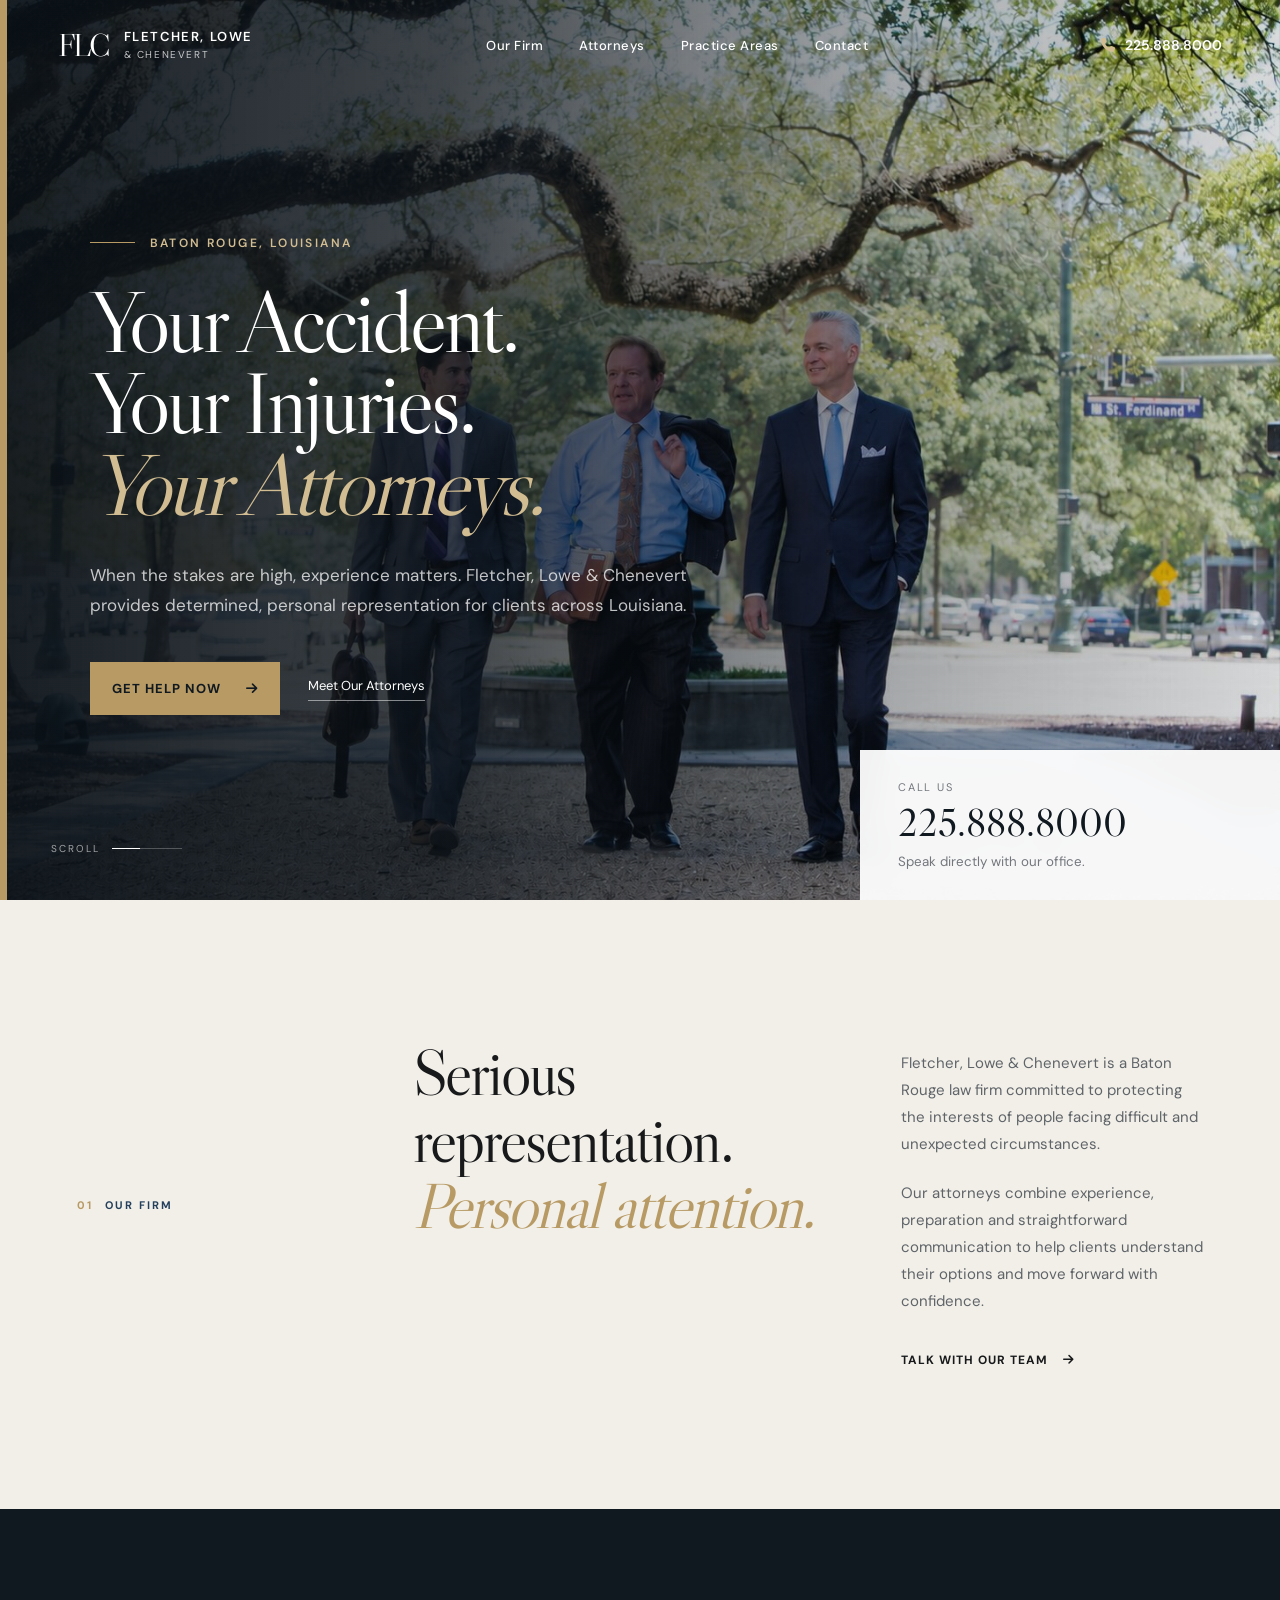
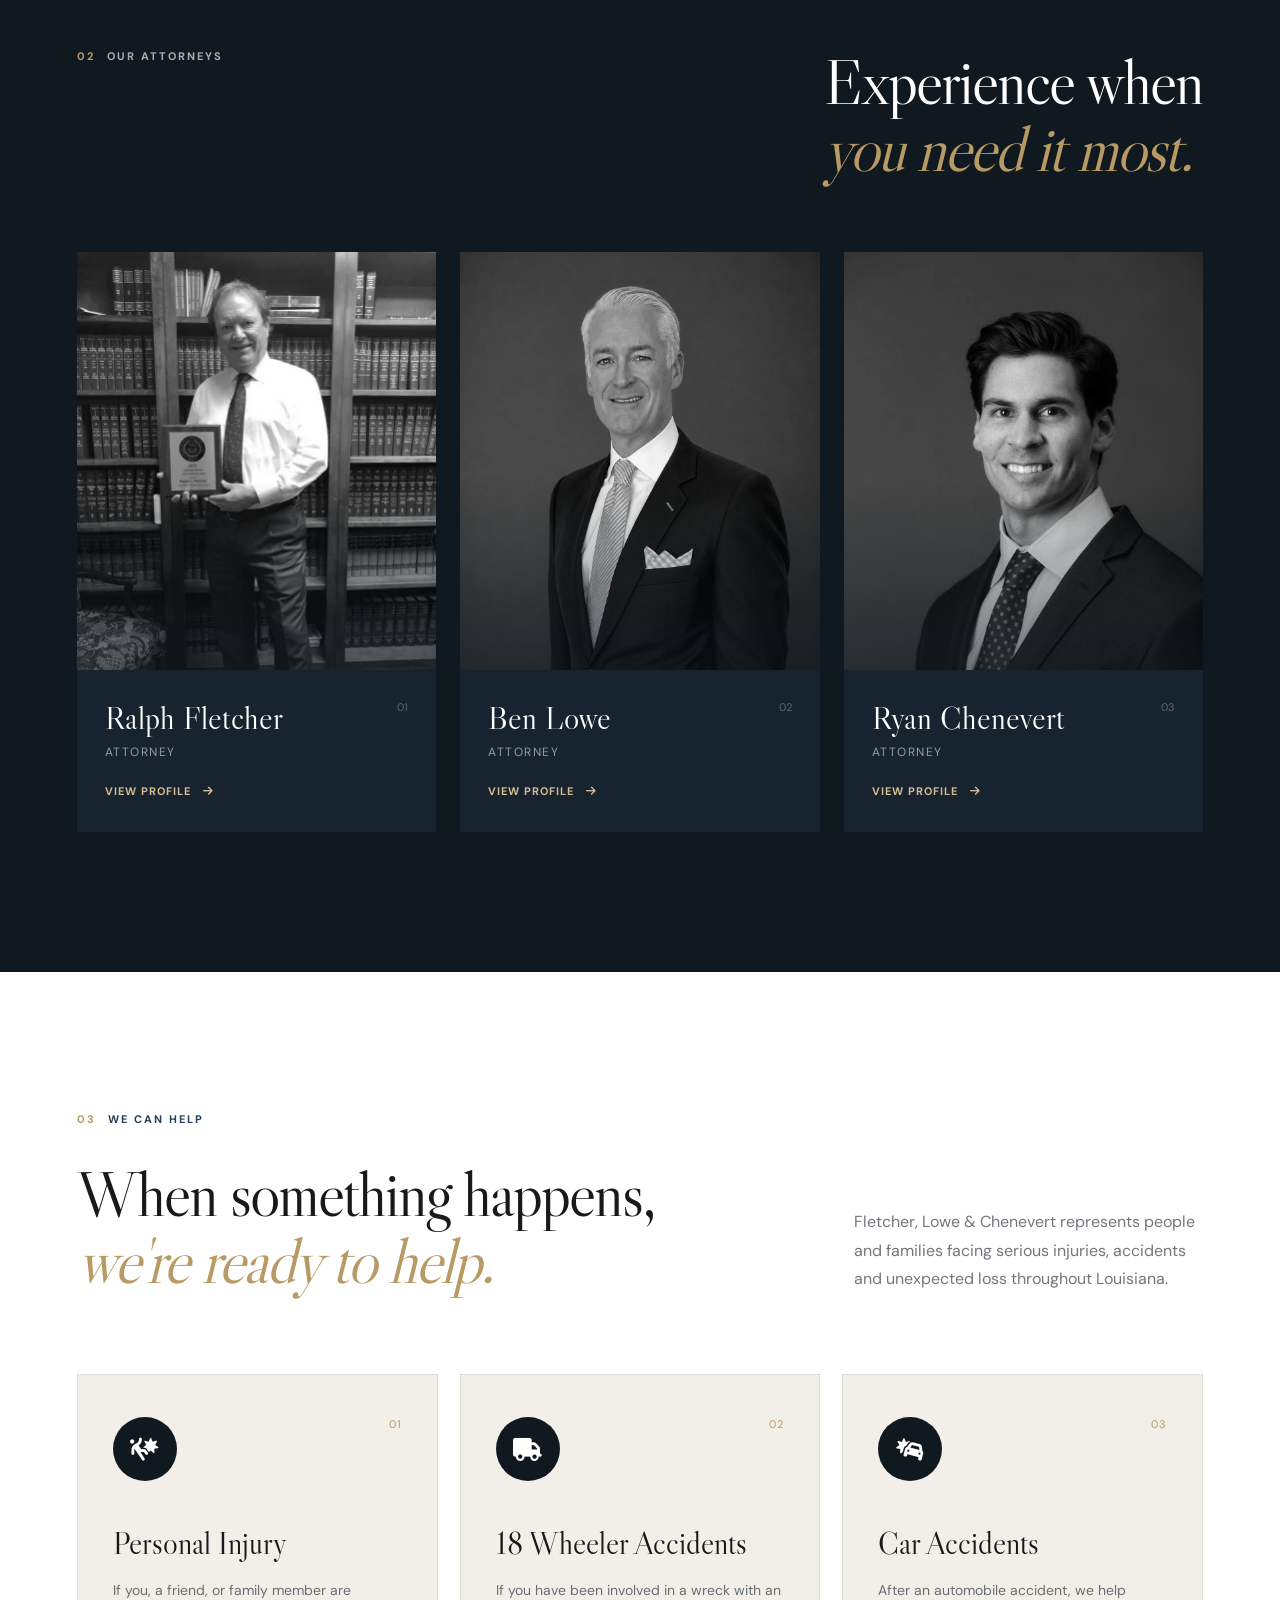
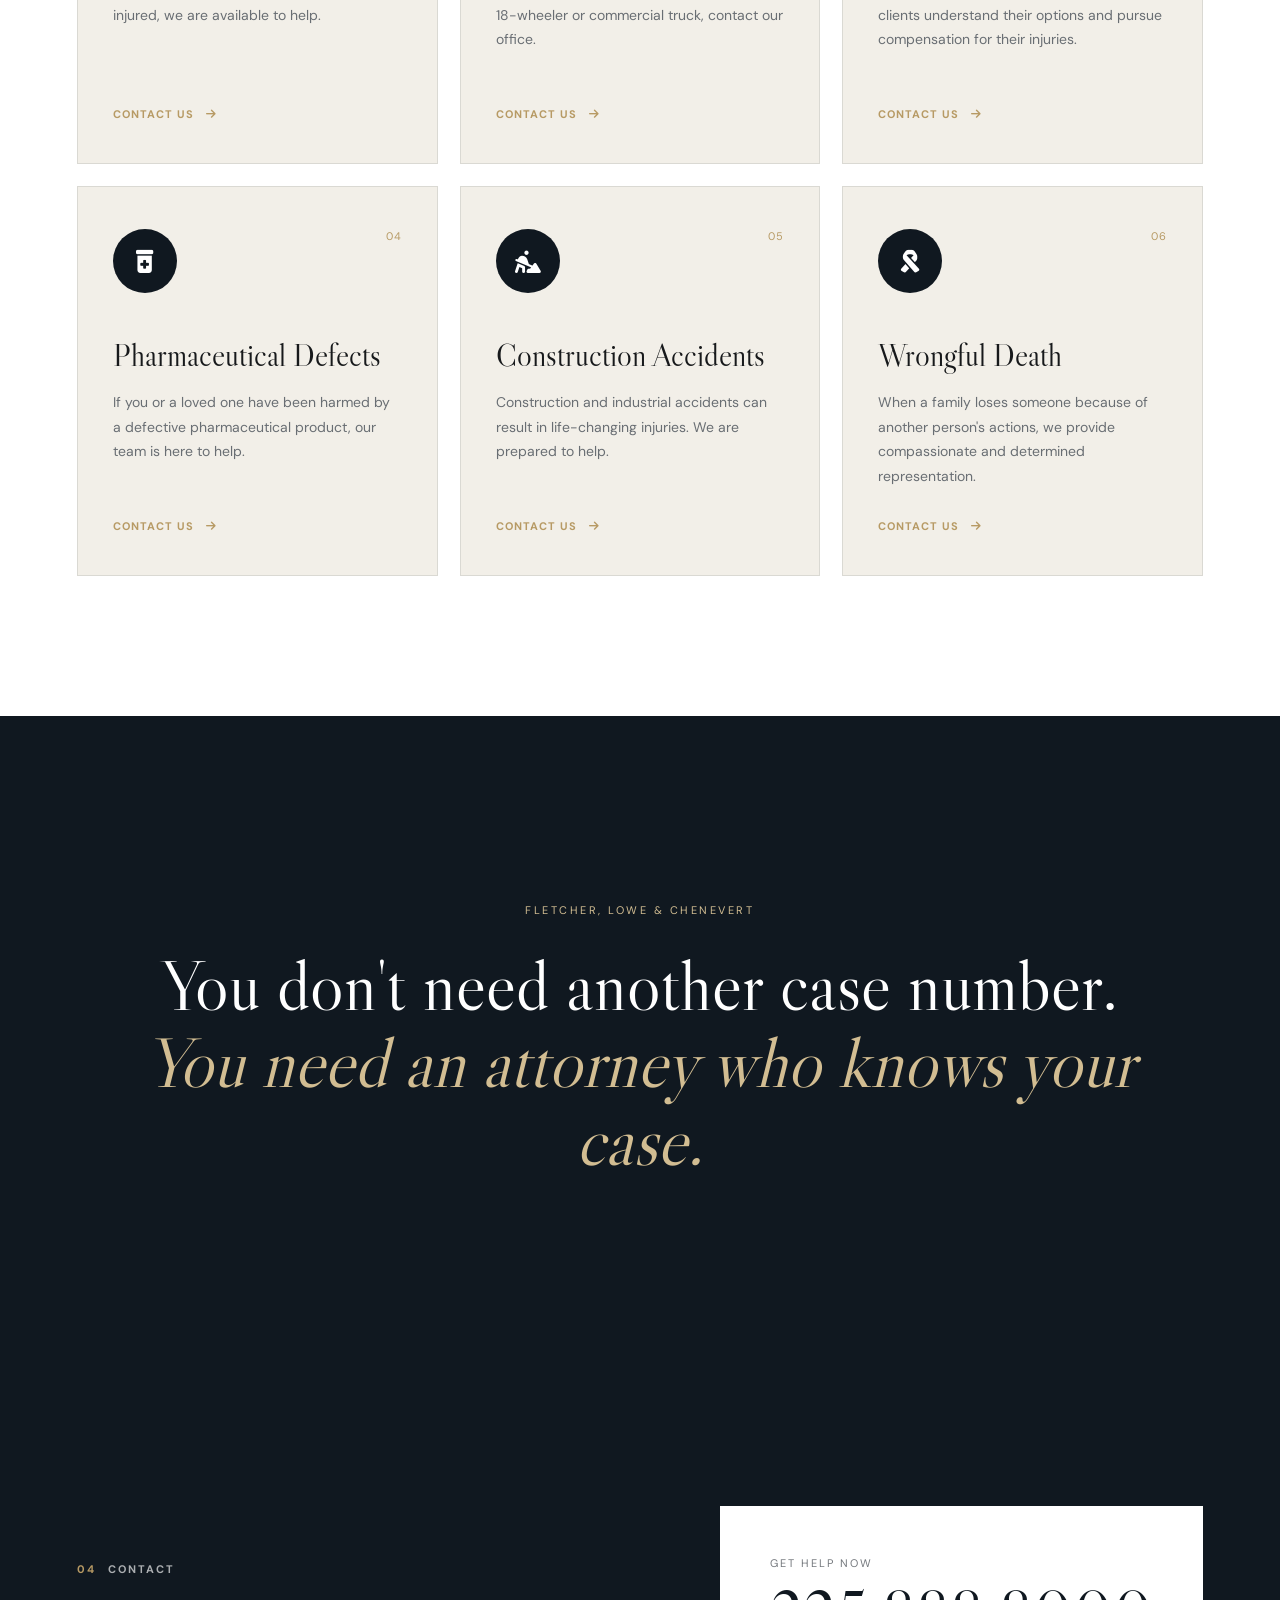
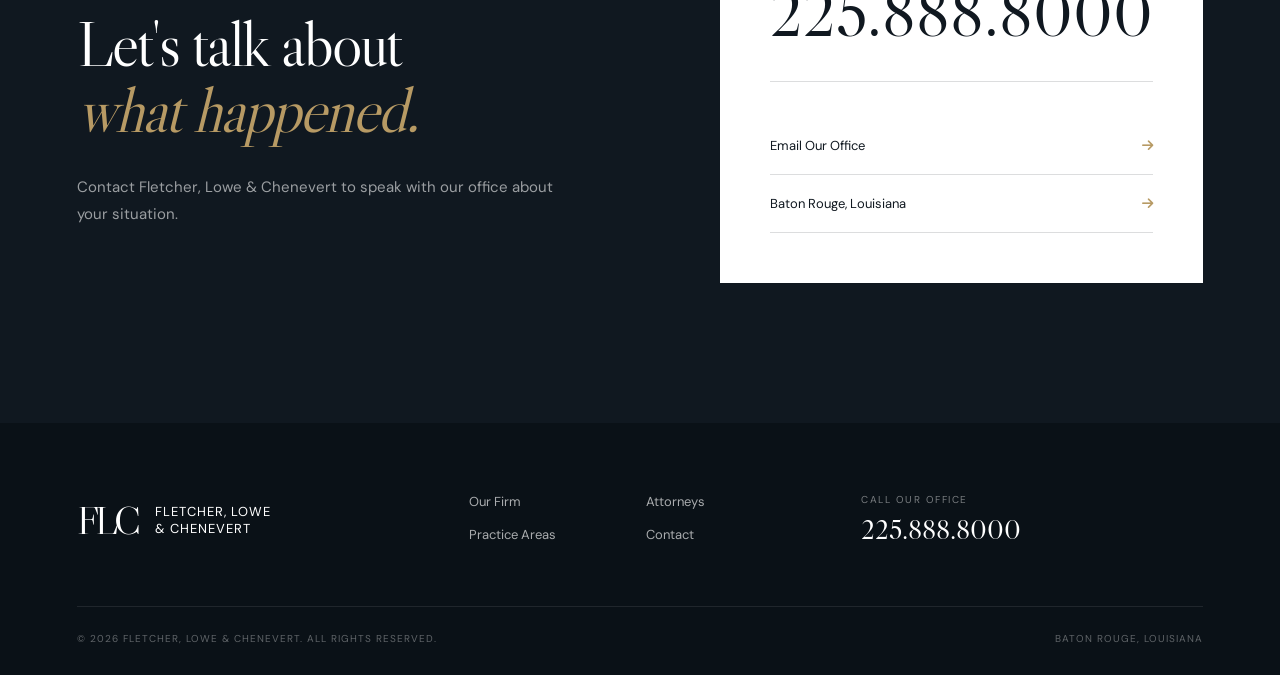
==== commit c83cbcd2: "Update attorney image source from ben-lowe2.jpg to ben-lowe3.jpg" ====
--- a/index.html
+++ b/index.html
@@ -364,7 +364,7 @@
                 <div class="attorney-image">
 
                     <img
-                        src="ben-lowe2.jpg"
+                        src="ben-lowe3.jpg"
                         alt="Ben Lowe"
                     >
 
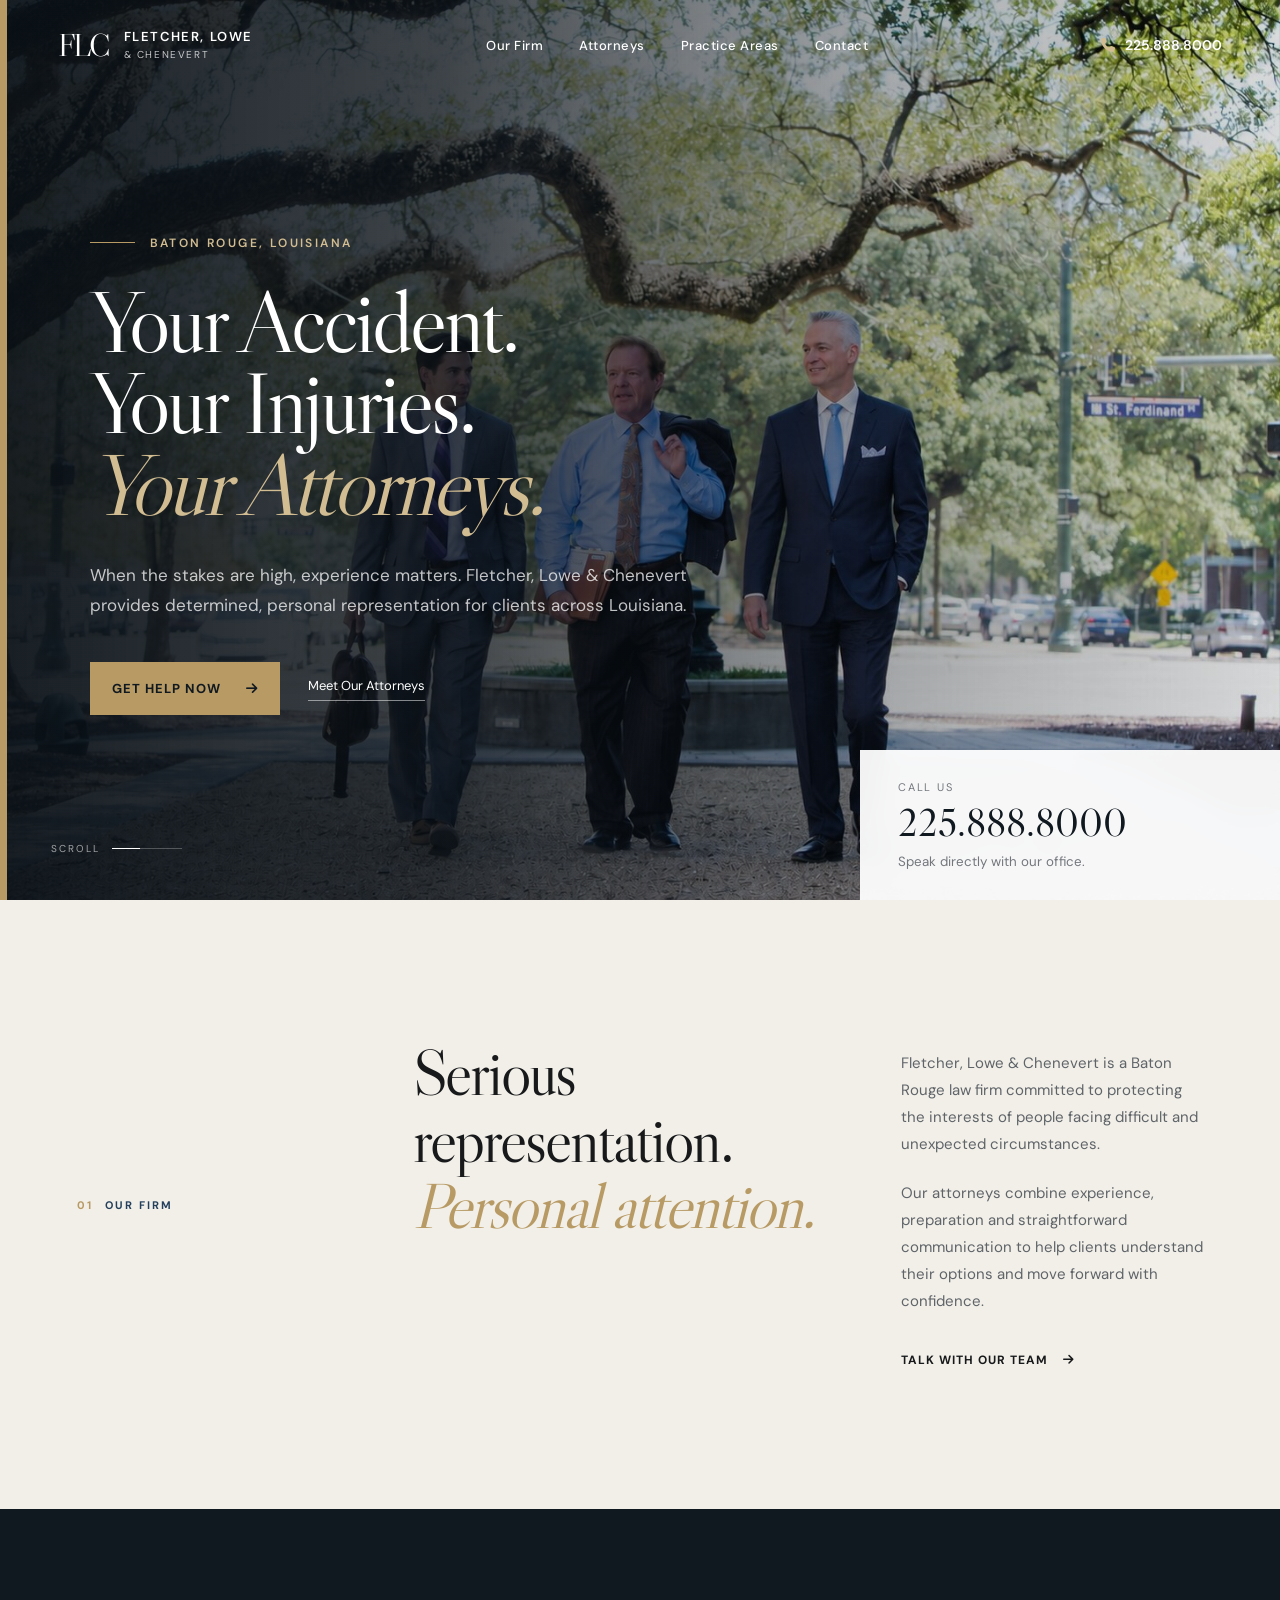
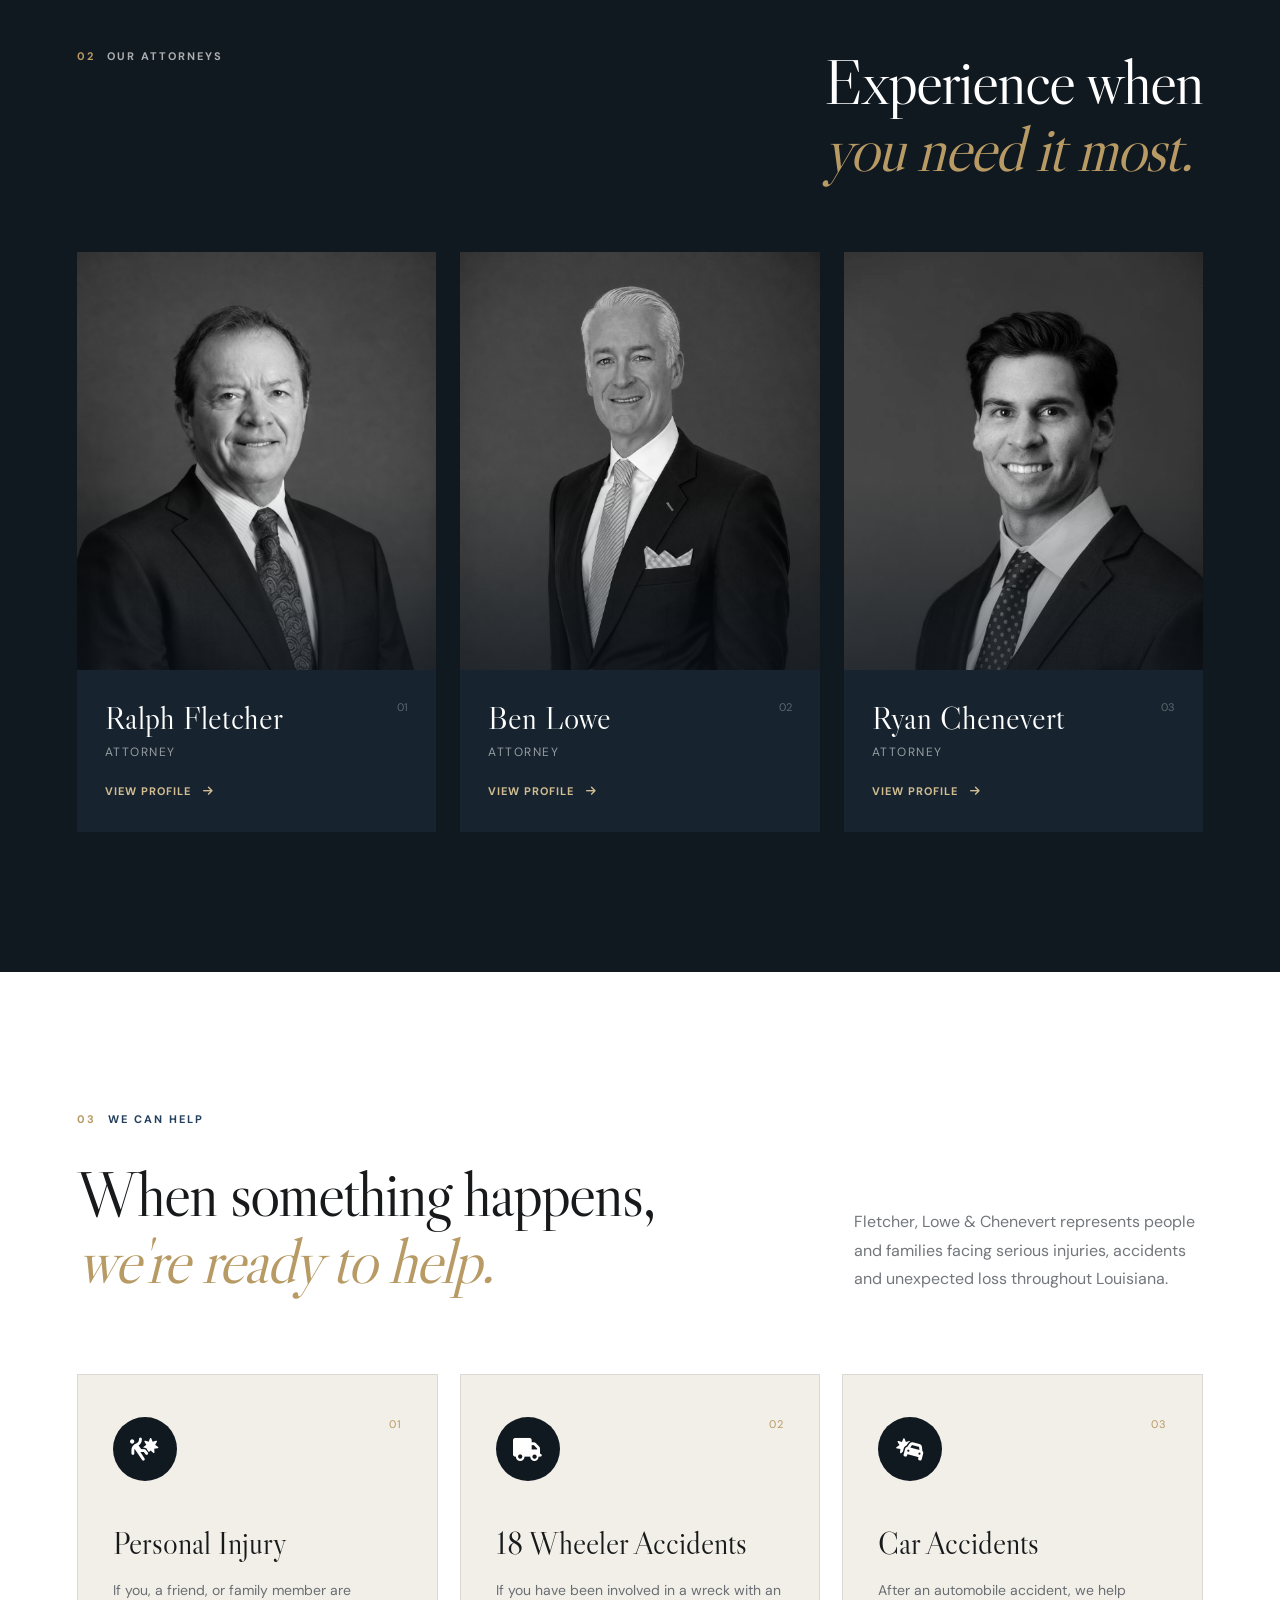
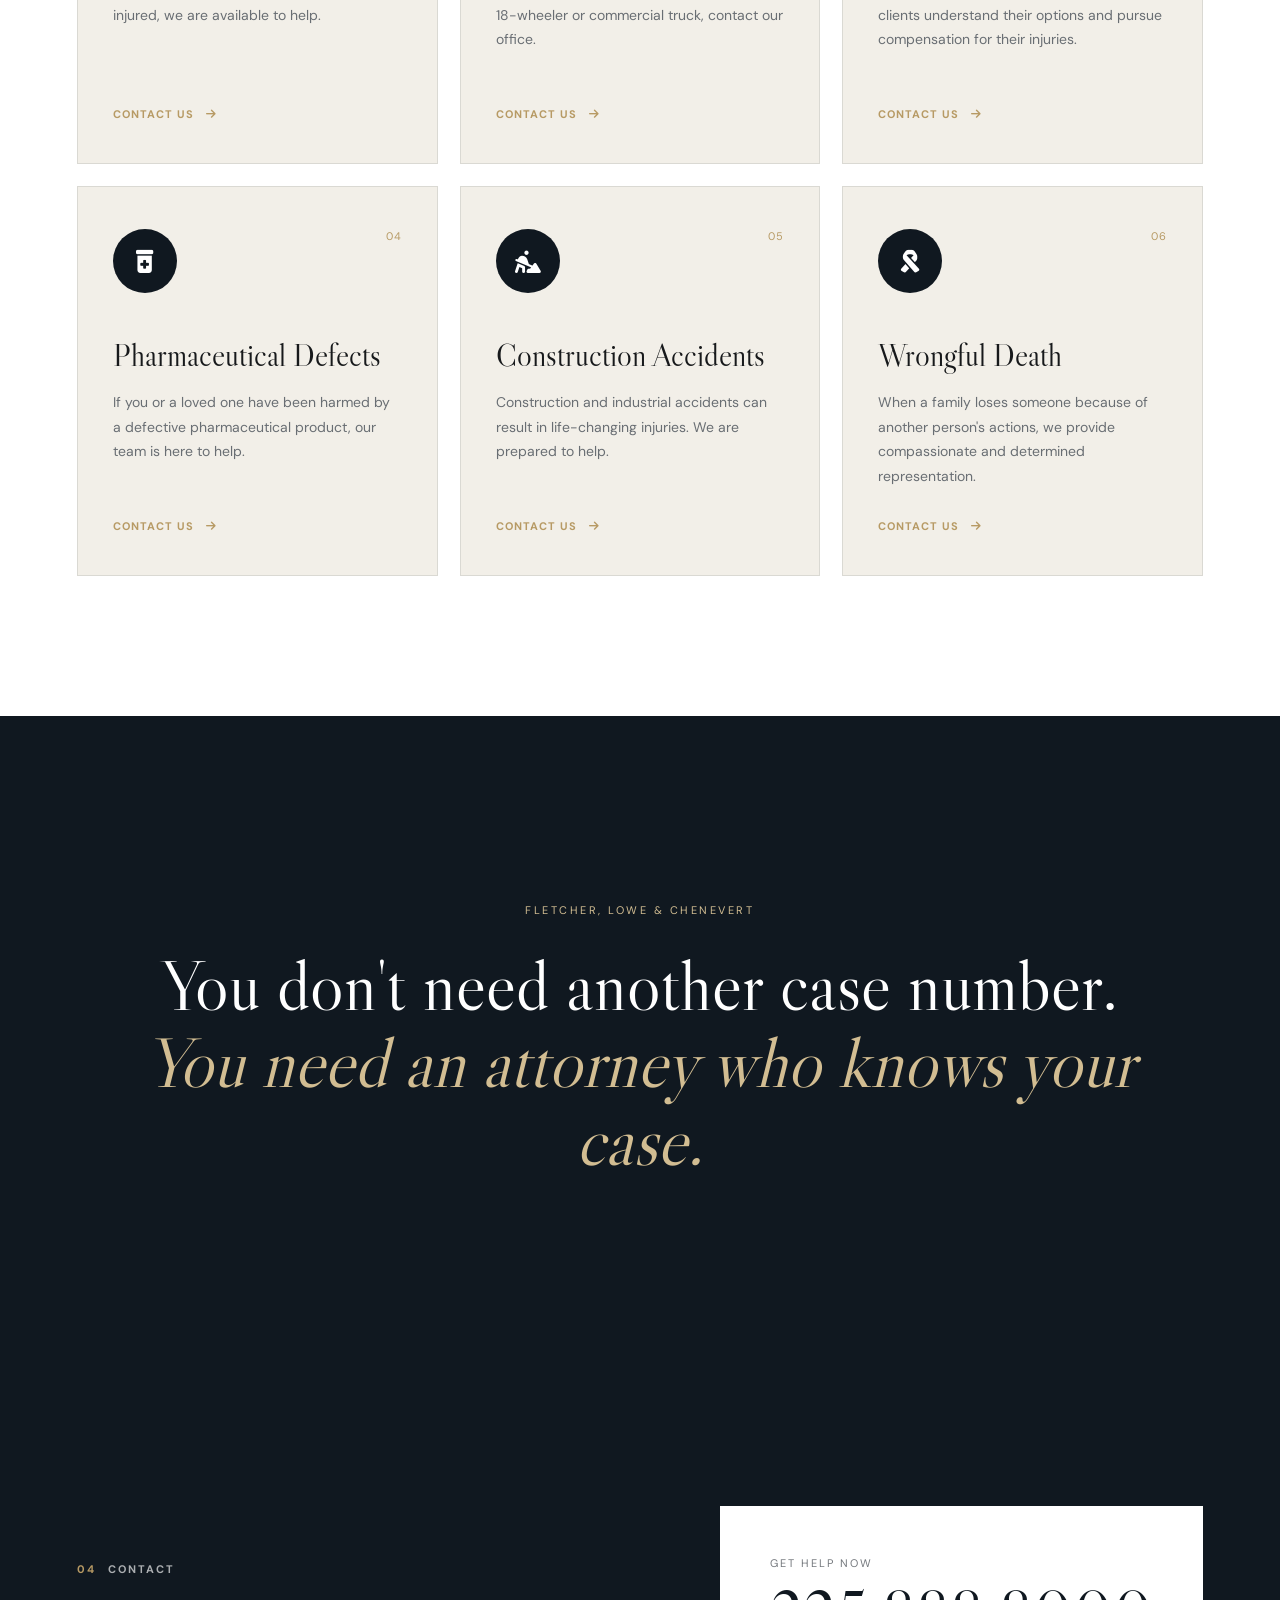
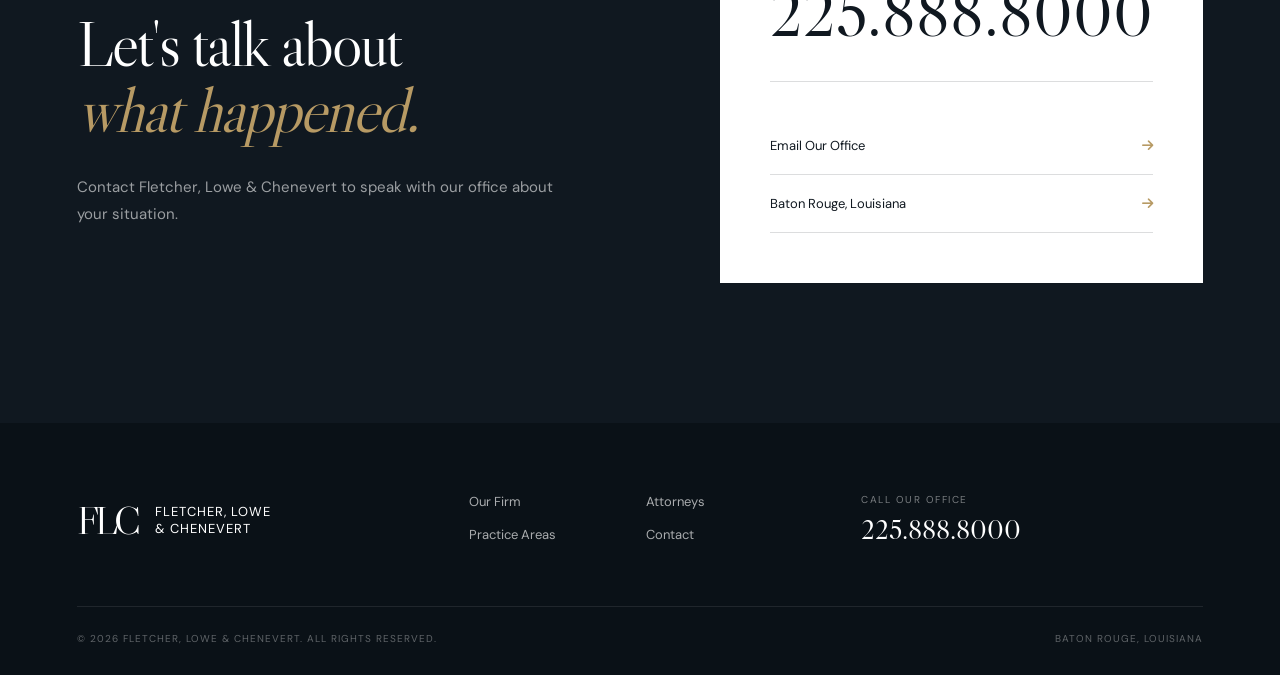
==== commit 02c23673: "Update attorney image source to ralph-fletcher3.jpg" ====
--- a/index.html
+++ b/index.html
@@ -317,7 +317,7 @@
                 <div class="attorney-image">
 
                     <img
-                        src="ralph-fletcher.jpg"
+                        src="ralph-fletcher3.jpg"
                         alt="Ralph Fletcher"
                     >
 
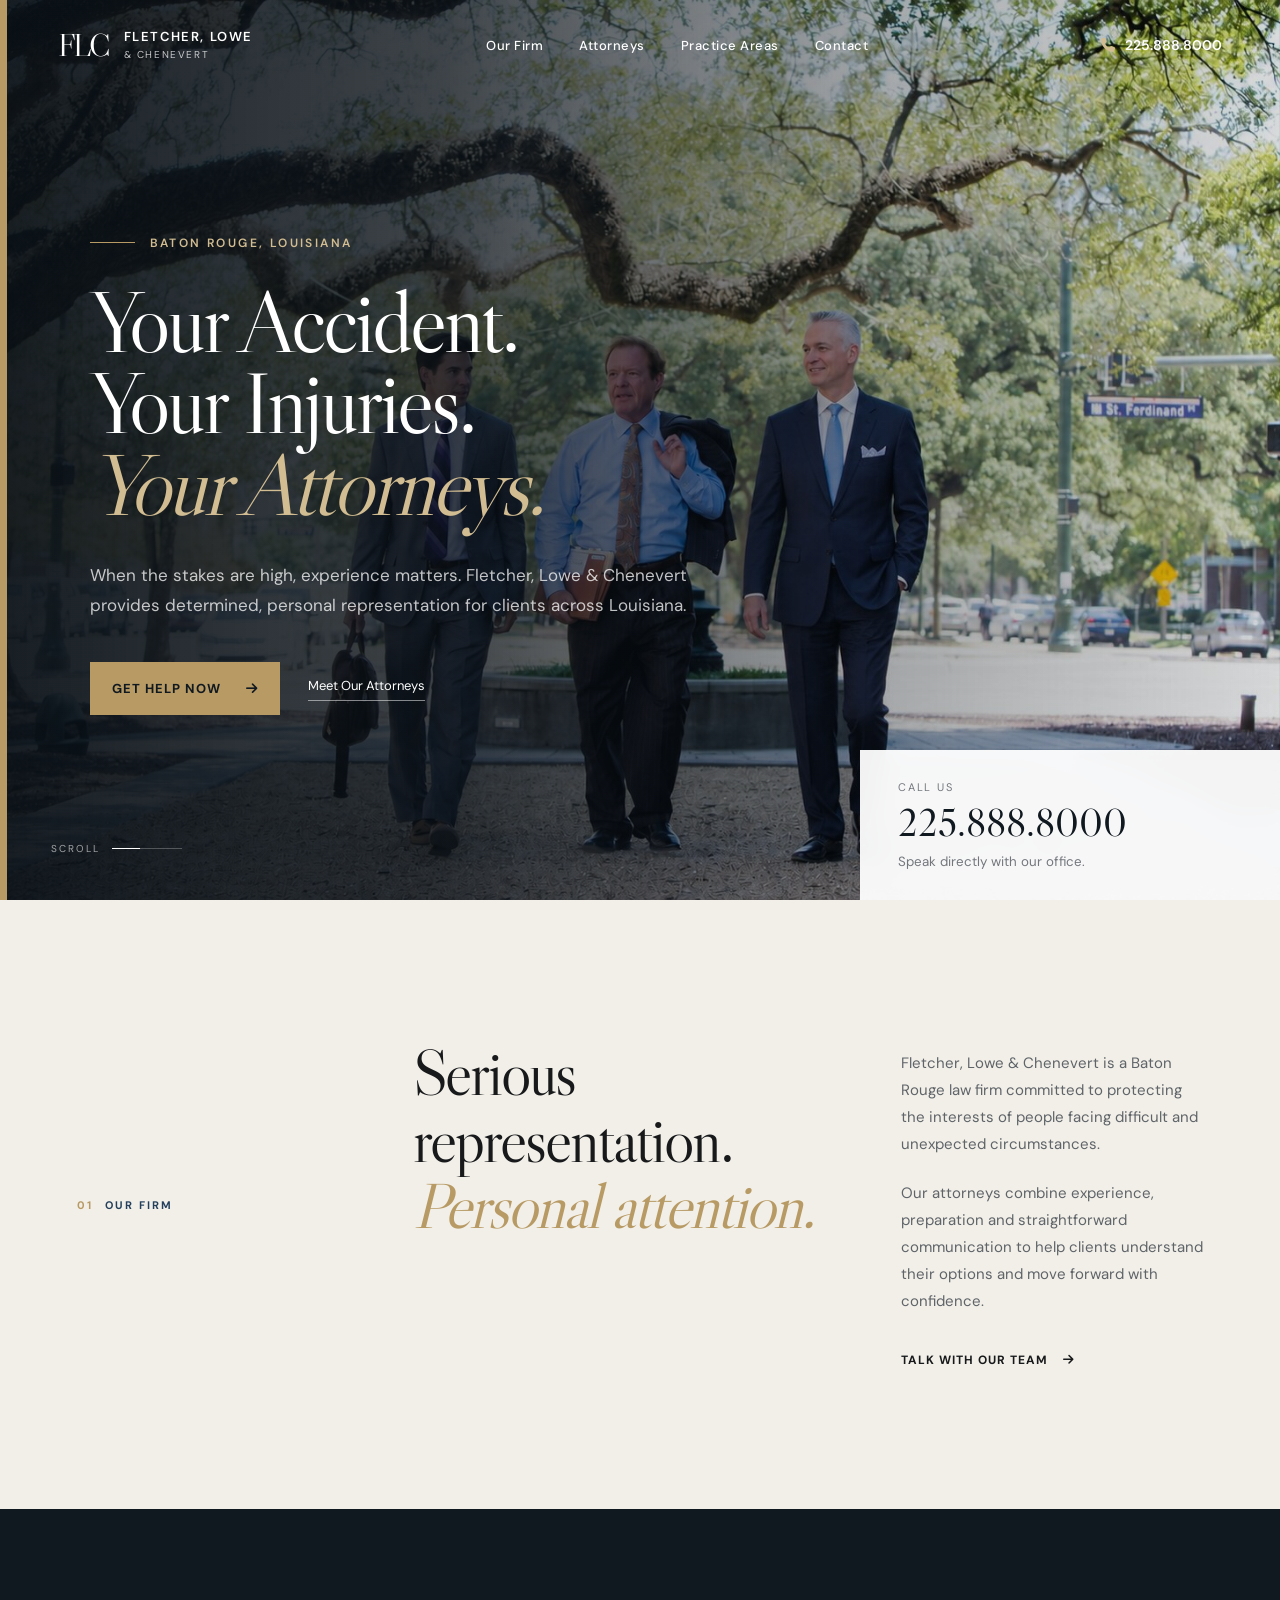
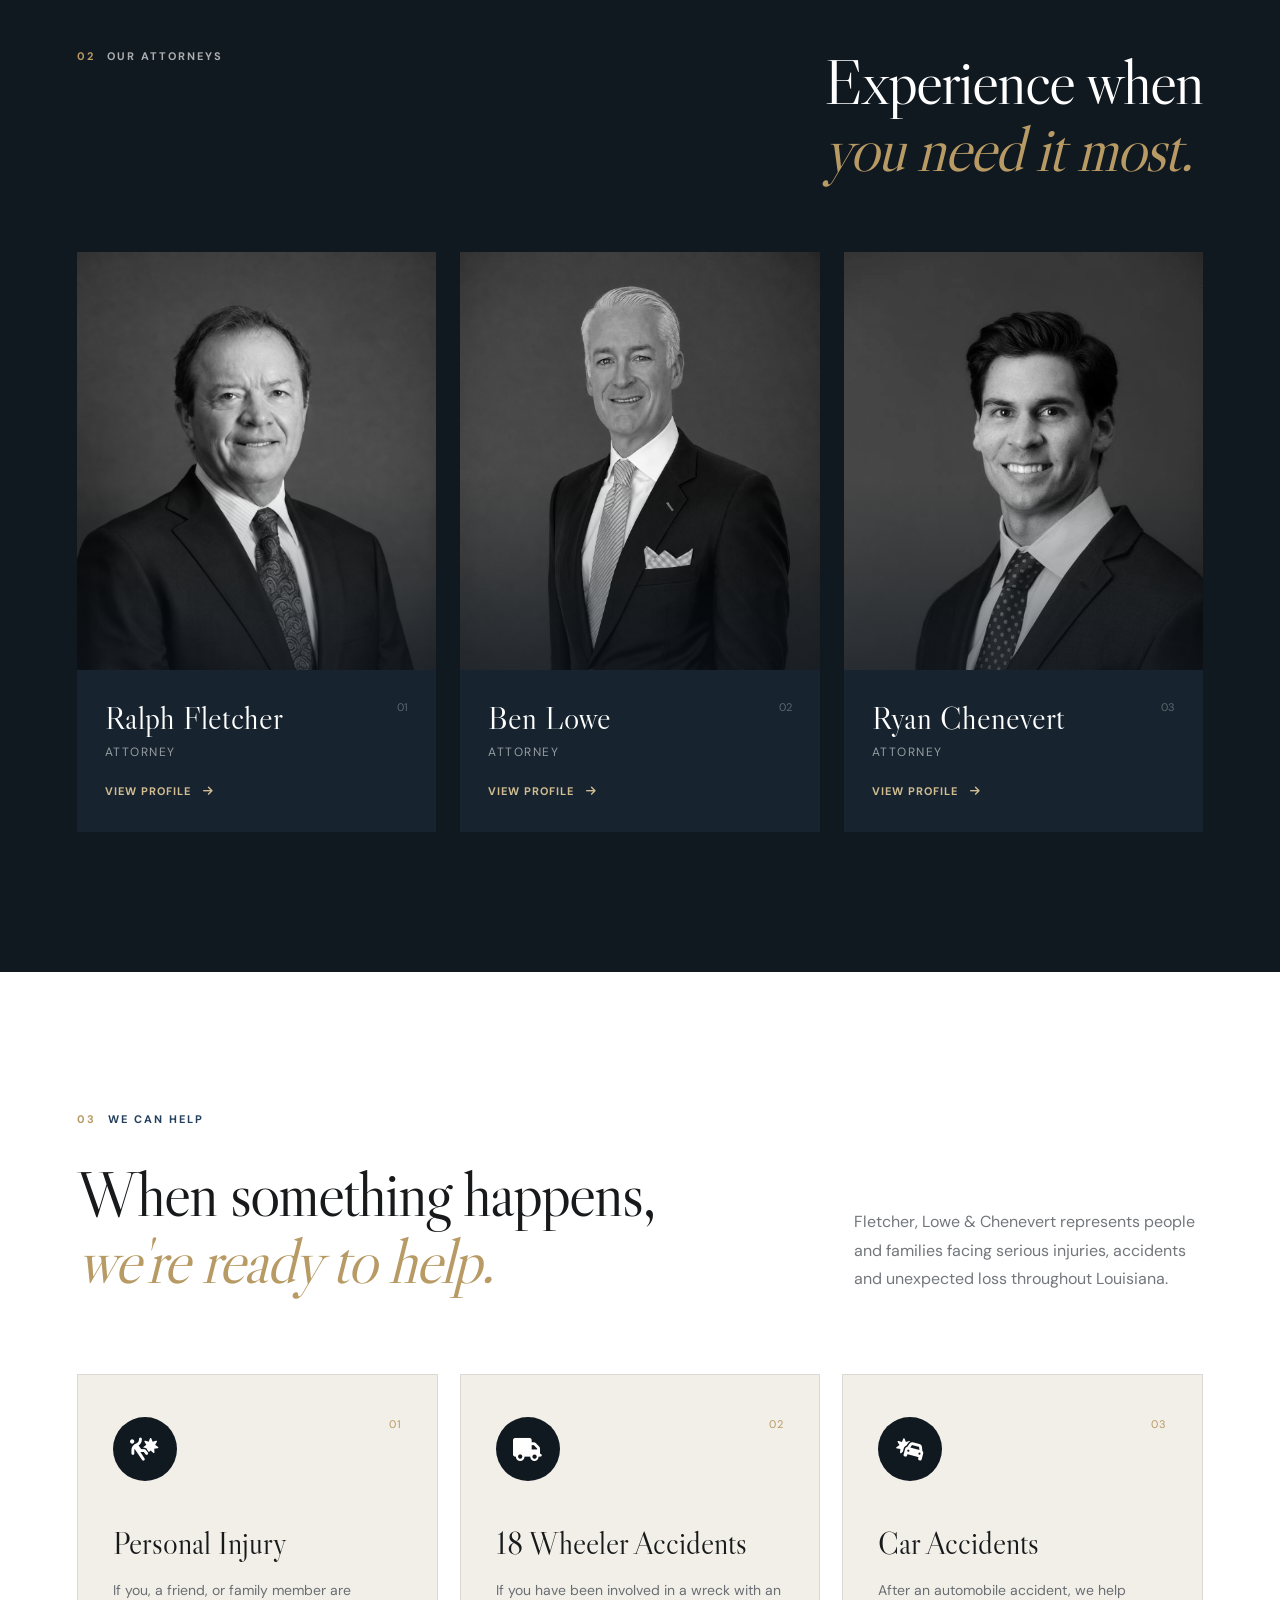
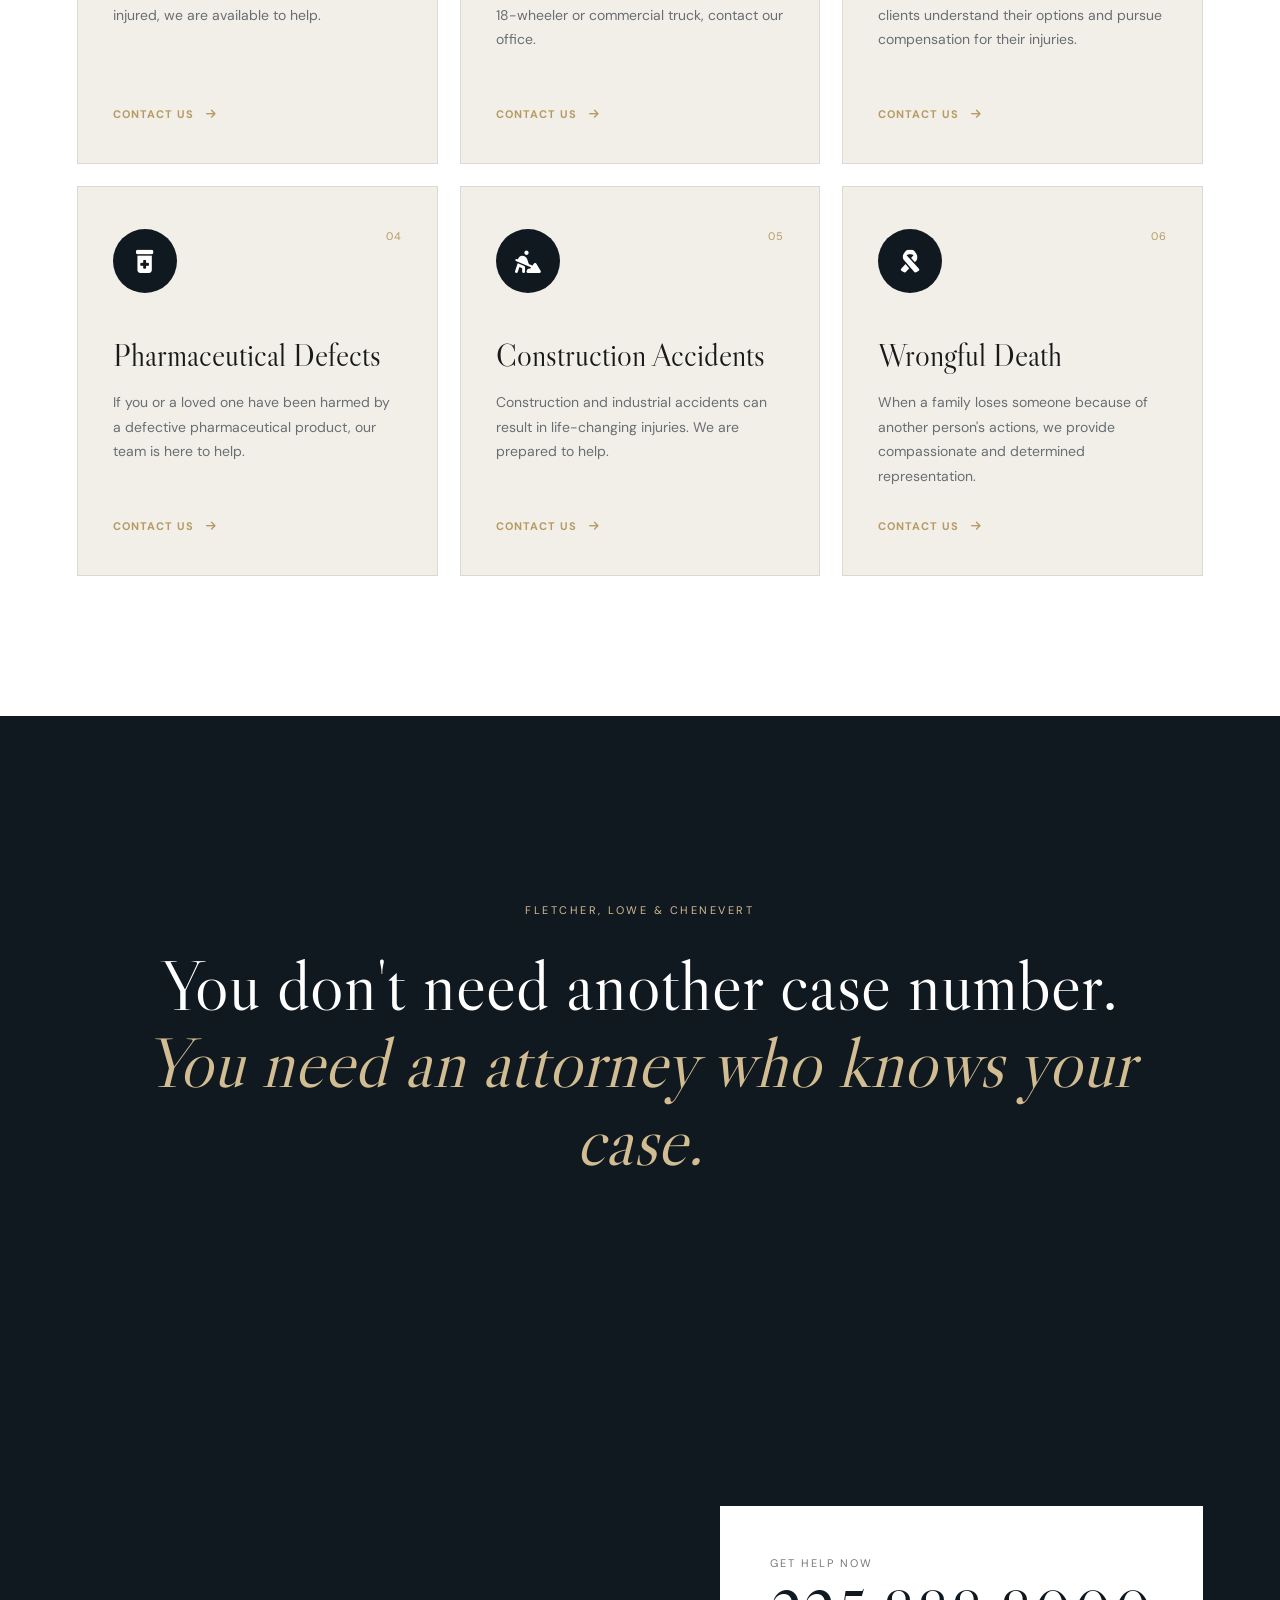
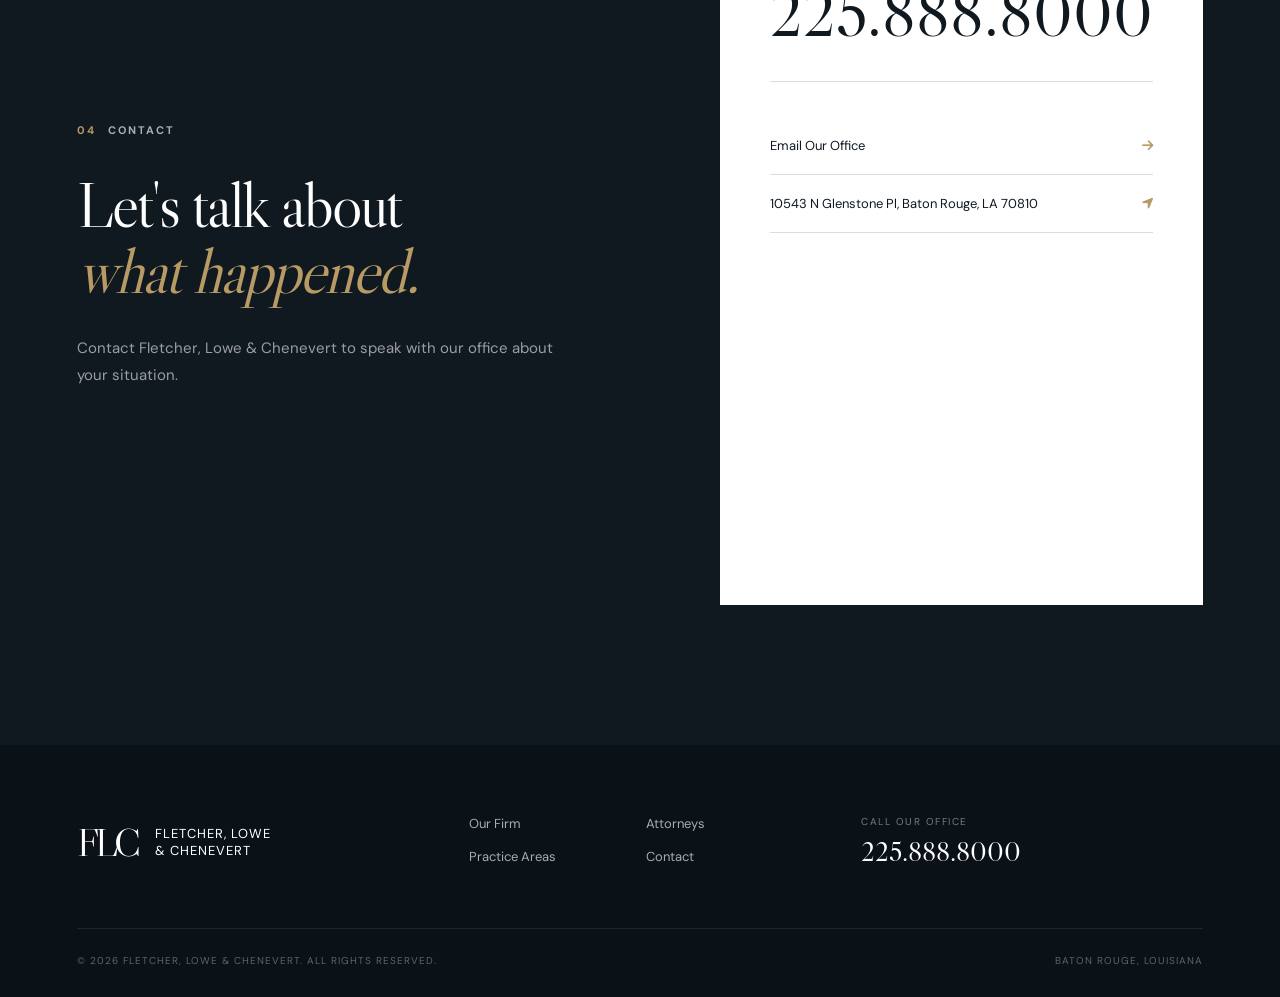
==== commit 2199805a: "Modify contact links and embed office map Updated contact information and added office location map." ====
--- a/index.html
+++ b/index.html
@@ -153,7 +153,7 @@
 
         <div class="hero-actions reveal delay-3">
 
-            <a href="tel:+12258888000" class="primary-button">
+            <a href="#contact" class="primary-button">
 
                 <span>Get Help Now</span>
 
@@ -859,7 +859,7 @@
 
 
             <a
-                href="mailto:info@flcbr.com"
+                href="mailto:rchenevert@flcbr.com"
                 class="contact-row"
             >
 
@@ -874,19 +874,33 @@
 
 
             <a
-                href="https://www.google.com/maps/search/?api=1&query=Baton+Rouge+Louisiana"
+                href="https://www.google.com/maps/dir/?api=1&destination=10543+N+Glenstone+Pl,+Baton+Rouge,+LA+70810"
                 target="_blank"
                 rel="noopener noreferrer"
                 class="contact-row"
             >
 
                 <span>
-                    Baton Rouge, Louisiana
+                    10543 N Glenstone Pl, Baton Rouge, LA 70810
                 </span>
 
-                <i class="fa-solid fa-arrow-right"></i>
+                <i class="fa-solid fa-location-arrow"></i>
 
             </a>
+
+
+            <div class="office-map" style="margin-top: 22px; border-radius: 14px; overflow: hidden; min-height: 280px;">
+                <iframe
+                    title="Fletcher, Lowe & Chenevert office location"
+                    src="https://www.google.com/maps?q=10543%20N%20Glenstone%20Pl%20Baton%20Rouge%20LA%2070810&t=k&z=18&output=embed"
+                    width="100%"
+                    height="300"
+                    style="border:0; display:block;"
+                    allowfullscreen=""
+                    loading="lazy"
+                    referrerpolicy="no-referrer-when-downgrade">
+                </iframe>
+            </div>
 
 
         </div>
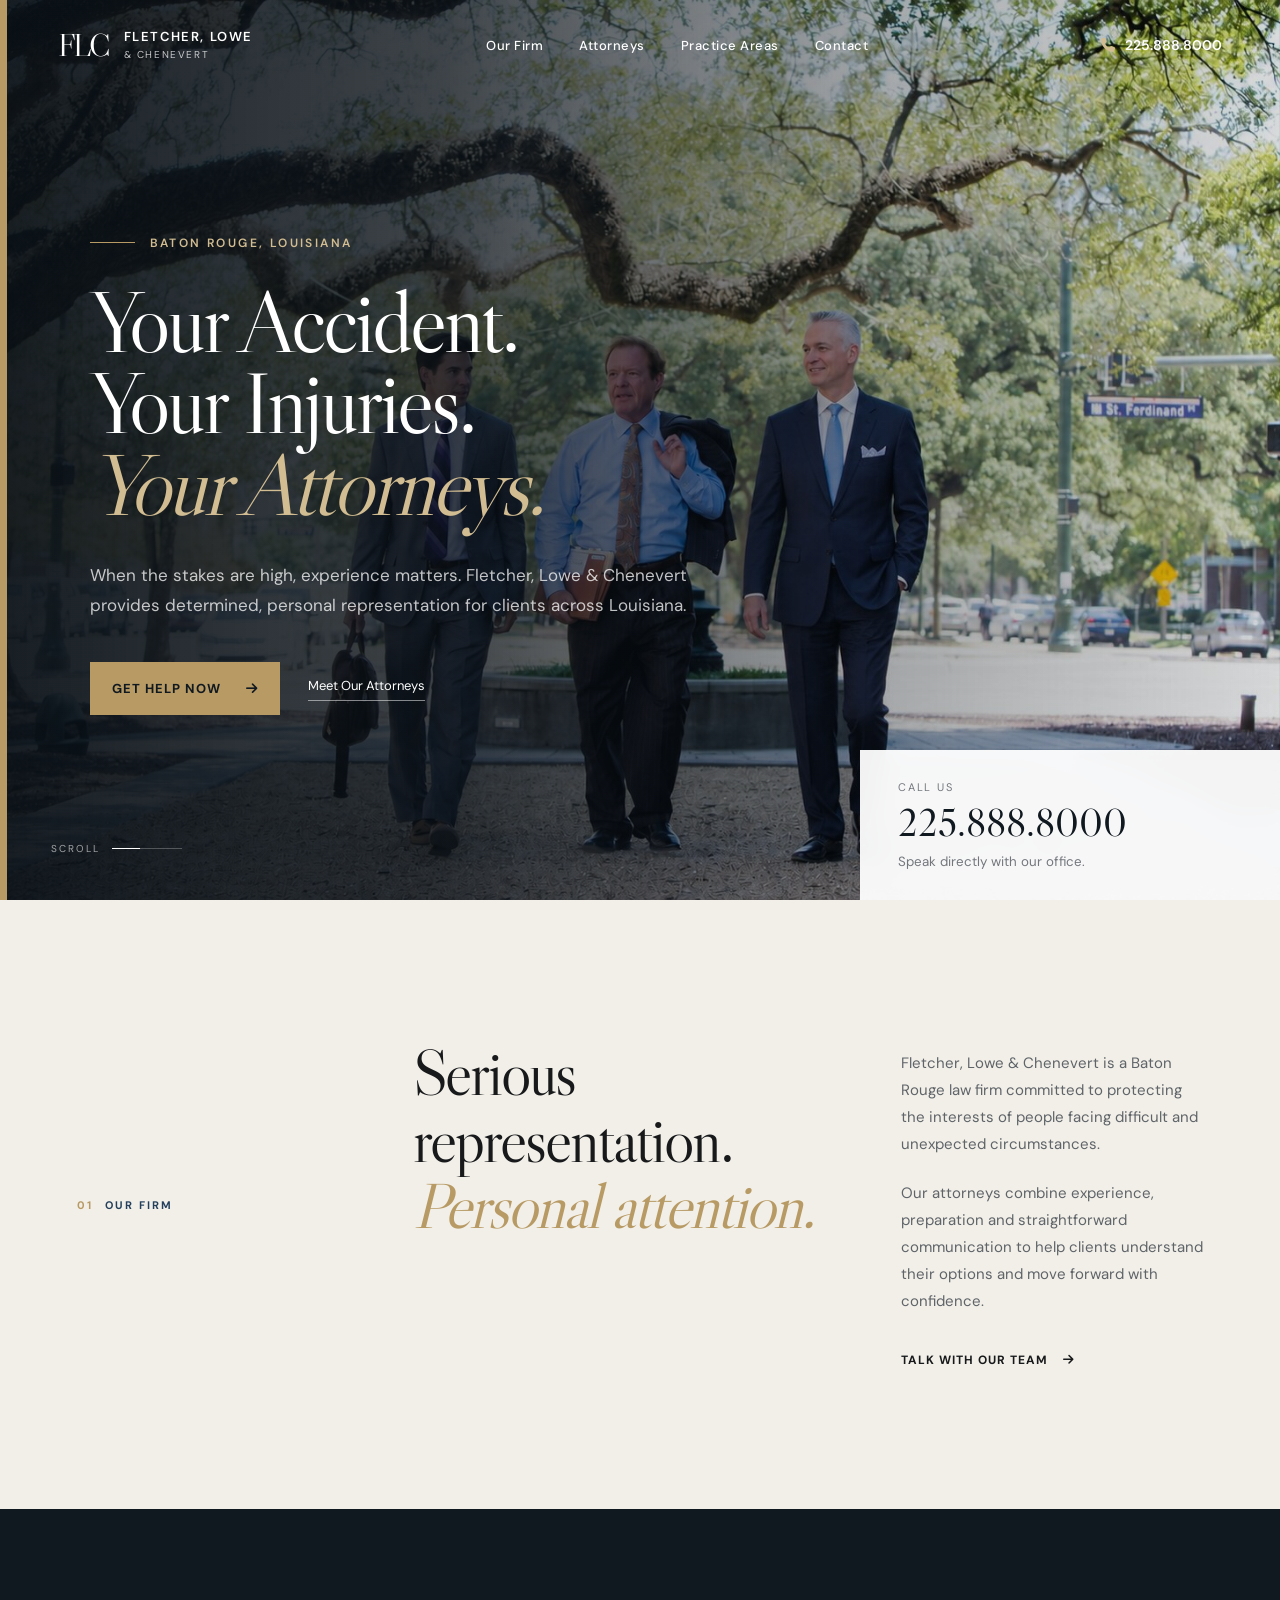
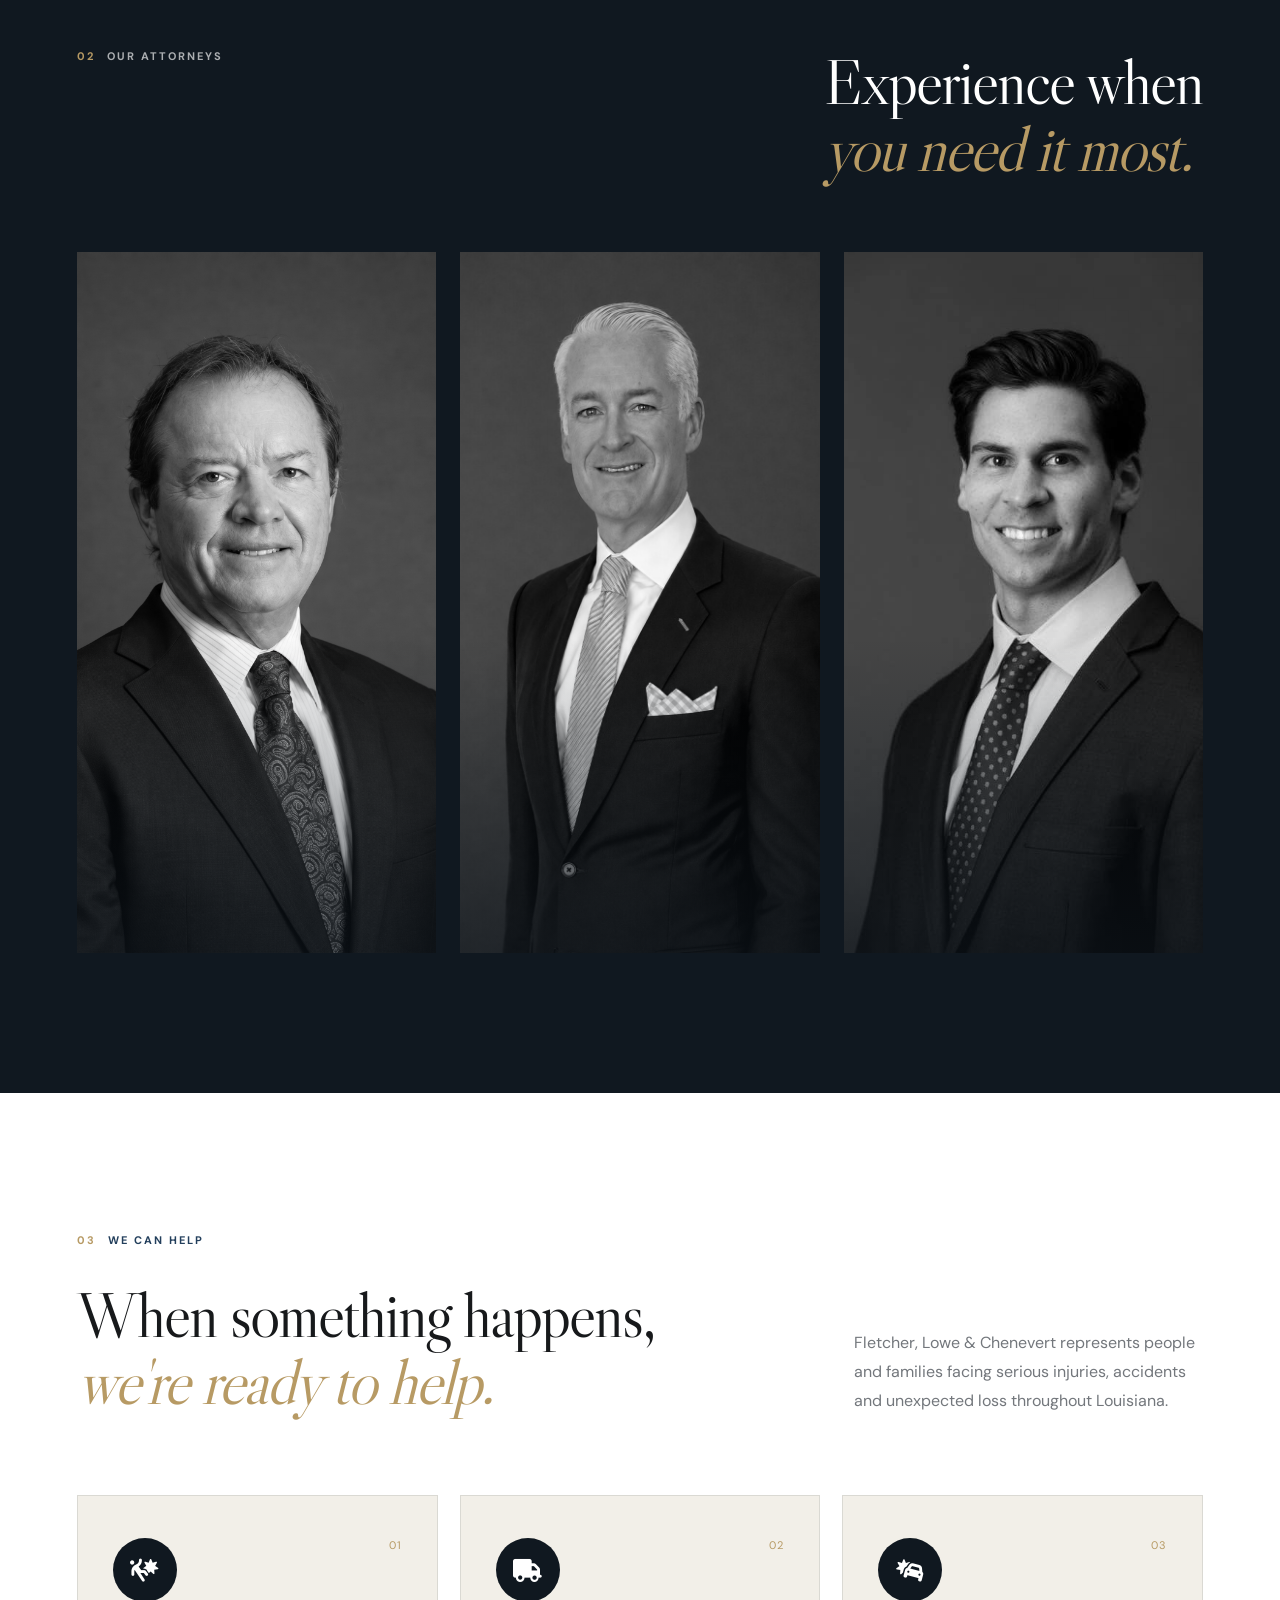
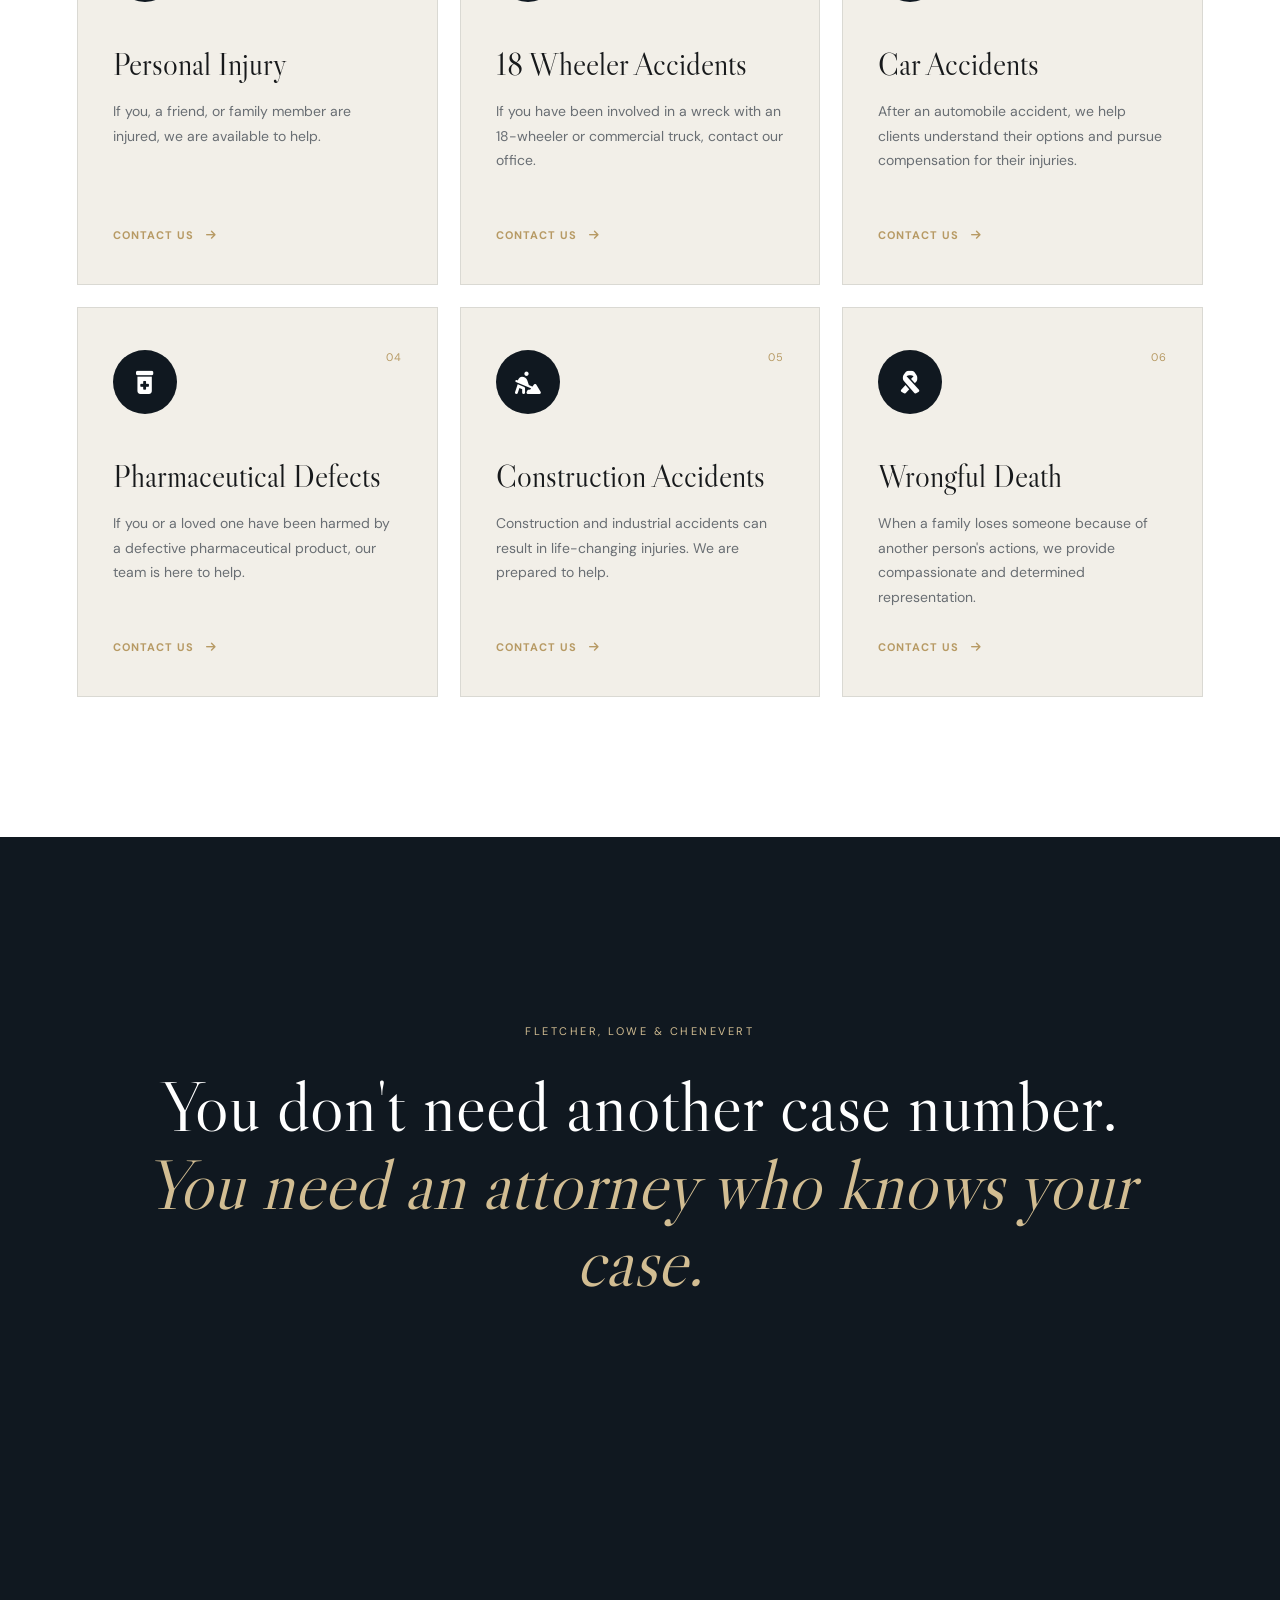
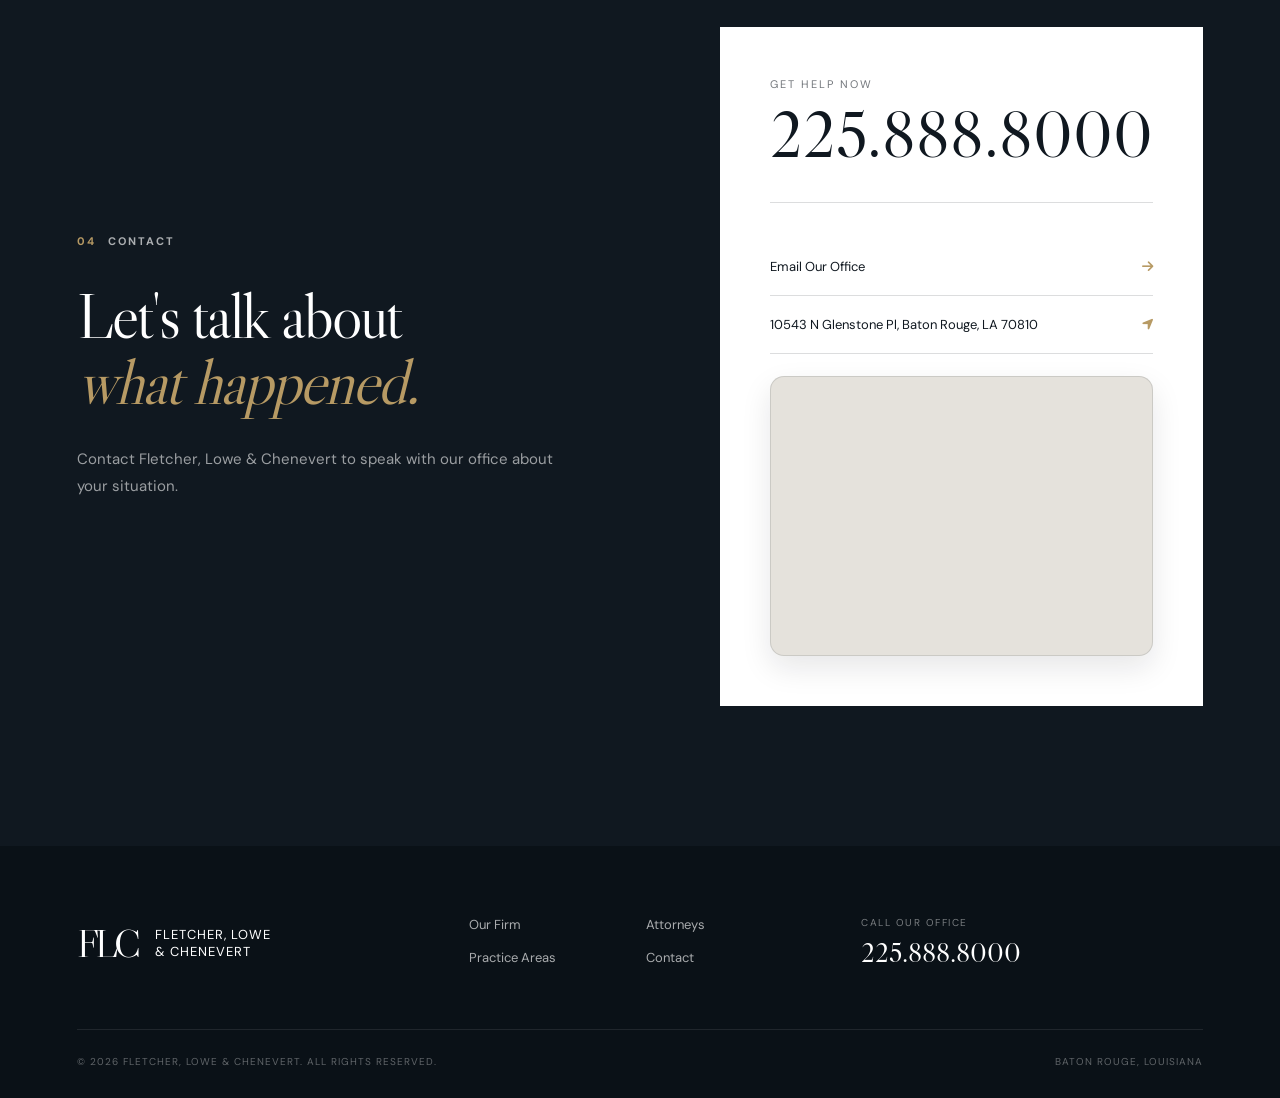
==== commit 10a290b1: "Remove unnecessary whitespace and clean up HTML" ====
--- a/index.html
+++ b/index.html
@@ -32,7 +32,6 @@
     <link rel="stylesheet" href="style.css">
 </head>
 
-
 <body>
 
 <!-- =====================================================
@@ -51,7 +50,6 @@
         </span>
 
     </a>
-
 
     <nav class="desktop-nav">
         <a href="#about">Our Firm</a>
@@ -60,12 +58,10 @@
         <a href="#contact">Contact</a>
     </nav>
 
-
     <a href="tel:+12258888000" class="header-phone">
         <i class="fa-solid fa-phone"></i>
         <span>225.888.8000</span>
     </a>
-
 
     <button
         class="menu-button"
@@ -79,7 +75,6 @@
 </header>
 
 
-
 <!-- =====================================================
      MOBILE MENU
 ===================================================== -->
@@ -102,7 +97,6 @@
 </div>
 
 
-
 <main>
 
 
@@ -118,7 +112,6 @@
 
     <div class="hero-accent"></div>
 
-
     <div class="hero-content">
 
         <div class="hero-eyebrow reveal">
@@ -129,7 +122,6 @@
 
         </div>
 
-
         <h1 class="reveal delay-1">
 
             Your Accident.<br>
@@ -139,7 +131,6 @@
             <em>Your Attorneys.</em>
 
         </h1>
-
 
         <p class="hero-description reveal delay-2">
 
@@ -150,7 +141,6 @@
 
         </p>
 
-
         <div class="hero-actions reveal delay-3">
 
             <a href="#contact" class="primary-button">
@@ -161,7 +151,6 @@
 
             </a>
 
-
             <a href="#attorneys" class="secondary-button">
 
                 Meet Our Attorneys
@@ -171,8 +160,6 @@
         </div>
 
     </div>
-
-
 
     <div class="hero-contact-panel">
 
@@ -188,8 +175,6 @@
 
     </div>
 
-
-
     <div class="scroll-indicator">
 
         <span>Scroll</span>
@@ -201,7 +186,6 @@
     </div>
 
 </section>
-
 
 
 <!-- =====================================================
@@ -212,7 +196,6 @@
 
     <div class="section-container intro-grid">
 
-
         <div class="section-label reveal">
 
             <span>01</span>
@@ -221,11 +204,8 @@
 
         </div>
 
-
-
         <div class="intro-copy">
 
-
             <h2 class="reveal">
 
                 Serious representation.<br>
@@ -233,8 +213,6 @@
                 <em>Personal attention.</em>
 
             </h2>
-
-
 
             <div class="intro-body reveal">
 
@@ -246,7 +224,6 @@
 
                 </p>
 
-
                 <p>
 
                     Our attorneys combine experience, preparation and
@@ -255,7 +232,6 @@
 
                 </p>
 
-
                 <a href="#contact" class="text-link">
 
                     Talk With Our Team
@@ -271,7 +247,6 @@
     </div>
 
 </section>
-
 
 
 <!-- =====================================================
@@ -282,10 +257,8 @@
 
     <div class="section-container">
 
-
         <div class="section-heading">
 
-
             <div class="section-label light reveal">
 
                 <span>02</span>
@@ -294,7 +267,6 @@
 
             </div>
 
-
             <h2 class="reveal">
 
                 Experience when<br>
@@ -306,7 +278,6 @@
         </div>
 
 
-
         <div class="attorney-grid">
 
 
@@ -314,7 +285,11 @@
 
             <article class="attorney-card reveal">
 
-                <div class="attorney-image">
+                <a
+                    href="ralph-fletcher.html"
+                    class="attorney-image"
+                    aria-label="View Ralph Fletcher's profile"
+                >
 
                     <img
                         src="ralph-fletcher3.jpg"
@@ -323,8 +298,7 @@
 
                     <div class="attorney-image-overlay"></div>
 
-                </div>
-
+                </a>
 
                 <div class="attorney-info">
 
@@ -332,17 +306,14 @@
                         01
                     </span>
 
-
                     <h3>
                         Ralph Fletcher
                     </h3>
 
-
                     <p>
                         Attorney
                     </p>
 
-
                     <a href="ralph-fletcher.html">
 
                         View Profile
@@ -356,12 +327,15 @@
             </article>
 
 
-
             <!-- BEN LOWE -->
 
             <article class="attorney-card reveal delay-1">
 
-                <div class="attorney-image">
+                <a
+                    href="ben-lowe.html"
+                    class="attorney-image"
+                    aria-label="View Ben Lowe's profile"
+                >
 
                     <img
                         src="ben-lowe3.jpg"
@@ -370,8 +344,7 @@
 
                     <div class="attorney-image-overlay"></div>
 
-                </div>
-
+                </a>
 
                 <div class="attorney-info">
 
@@ -379,17 +352,14 @@
                         02
                     </span>
 
-
                     <h3>
                         Ben Lowe
                     </h3>
 
-
                     <p>
                         Attorney
                     </p>
 
-
                     <a href="ben-lowe.html">
 
                         View Profile
@@ -403,12 +373,15 @@
             </article>
 
 
-
             <!-- RYAN CHENEVERT -->
 
             <article class="attorney-card reveal delay-2">
 
-                <div class="attorney-image">
+                <a
+                    href="ryan-chenevert.html"
+                    class="attorney-image"
+                    aria-label="View Ryan Chenevert's profile"
+                >
 
                     <img
                         src="ryan-chenevert.jpg"
@@ -417,8 +390,7 @@
 
                     <div class="attorney-image-overlay"></div>
 
-                </div>
-
+                </a>
 
                 <div class="attorney-info">
 
@@ -426,17 +398,14 @@
                         03
                     </span>
 
-
                     <h3>
                         Ryan Chenevert
                     </h3>
 
-
                     <p>
                         Attorney
                     </p>
 
-
                     <a href="ryan-chenevert.html">
 
                         View Profile
@@ -455,7 +424,6 @@
     </div>
 
 </section>
-
 
 
 <!-- =====================================================
@@ -466,10 +434,8 @@
 
     <div class="section-container">
 
-
         <div class="practice-heading">
 
-
             <div>
 
                 <div class="section-label reveal">
@@ -480,7 +446,6 @@
 
                 </div>
 
-
                 <h2 class="reveal">
 
                     When something happens,<br>
@@ -490,7 +455,6 @@
                 </h2>
 
             </div>
-
 
             <p class="reveal">
 
@@ -503,7 +467,6 @@
         </div>
 
 
-
         <div class="services-grid">
 
 
@@ -516,18 +479,15 @@
                     <i class="fa-solid fa-person-falling-burst"></i>
 
                 </div>
-
 
                 <span class="service-number">
                     01
                 </span>
 
-
                 <h3>
                     Personal Injury
                 </h3>
 
-
                 <p>
 
                     If you, a friend, or family member are injured,
@@ -535,7 +495,6 @@
 
                 </p>
 
-
                 <a href="#contact">
 
                     Contact Us
@@ -547,7 +506,6 @@
             </article>
 
 
-
             <!-- 18 WHEELER -->
 
             <article class="service-card reveal delay-1">
@@ -557,18 +515,15 @@
                     <i class="fa-solid fa-truck"></i>
 
                 </div>
-
 
                 <span class="service-number">
                     02
                 </span>
 
-
                 <h3>
                     18 Wheeler Accidents
                 </h3>
 
-
                 <p>
 
                     If you have been involved in a wreck with an
@@ -576,7 +531,6 @@
 
                 </p>
 
-
                 <a href="#contact">
 
                     Contact Us
@@ -588,7 +542,6 @@
             </article>
 
 
-
             <!-- CAR ACCIDENTS -->
 
             <article class="service-card reveal delay-2">
@@ -598,18 +551,15 @@
                     <i class="fa-solid fa-car-burst"></i>
 
                 </div>
-
 
                 <span class="service-number">
                     03
                 </span>
 
-
                 <h3>
                     Car Accidents
                 </h3>
 
-
                 <p>
 
                     After an automobile accident, we help clients understand
@@ -617,7 +567,6 @@
 
                 </p>
 
-
                 <a href="#contact">
 
                     Contact Us
@@ -629,7 +578,6 @@
             </article>
 
 
-
             <!-- PHARMACEUTICAL DEFECTS -->
 
             <article class="service-card reveal">
@@ -639,18 +587,15 @@
                     <i class="fa-solid fa-prescription-bottle-medical"></i>
 
                 </div>
-
 
                 <span class="service-number">
                     04
                 </span>
 
-
                 <h3>
                     Pharmaceutical Defects
                 </h3>
 
-
                 <p>
 
                     If you or a loved one have been harmed by a defective
@@ -658,7 +603,6 @@
 
                 </p>
 
-
                 <a href="#contact">
 
                     Contact Us
@@ -670,7 +614,6 @@
             </article>
 
 
-
             <!-- CONSTRUCTION ACCIDENTS -->
 
             <article class="service-card reveal delay-1">
@@ -680,18 +623,15 @@
                     <i class="fa-solid fa-person-digging"></i>
 
                 </div>
-
 
                 <span class="service-number">
                     05
                 </span>
 
-
                 <h3>
                     Construction Accidents
                 </h3>
 
-
                 <p>
 
                     Construction and industrial accidents can result in
@@ -699,7 +639,6 @@
 
                 </p>
 
-
                 <a href="#contact">
 
                     Contact Us
@@ -711,7 +650,6 @@
             </article>
 
 
-
             <!-- WRONGFUL DEATH -->
 
             <article class="service-card reveal delay-2">
@@ -721,18 +659,15 @@
                     <i class="fa-solid fa-ribbon"></i>
 
                 </div>
-
 
                 <span class="service-number">
                     06
                 </span>
 
-
                 <h3>
                     Wrongful Death
                 </h3>
 
-
                 <p>
 
                     When a family loses someone because of another person's
@@ -741,7 +676,6 @@
 
                 </p>
 
-
                 <a href="#contact">
 
                     Contact Us
@@ -758,7 +692,6 @@
     </div>
 
 </section>
-
 
 
 <!-- =====================================================
@@ -769,14 +702,12 @@
 
     <div class="statement-background"></div>
 
-
     <div class="statement-content reveal">
 
         <span>
             Fletcher, Lowe & Chenevert
         </span>
 
-
         <h2>
 
             You don't need another case number.<br>
@@ -792,7 +723,6 @@
 </section>
 
 
-
 <!-- =====================================================
      CONTACT
 ===================================================== -->
@@ -801,10 +731,8 @@
 
     <div class="section-container contact-grid">
 
-
         <div class="contact-copy">
 
-
             <div class="section-label light reveal">
 
                 <span>04</span>
@@ -813,7 +741,6 @@
 
             </div>
 
-
             <h2 class="reveal">
 
                 Let's talk about<br>
@@ -821,7 +748,6 @@
                 <em>what happened.</em>
 
             </h2>
-
 
             <p class="reveal">
 
@@ -833,16 +759,13 @@
         </div>
 
 
-
         <div class="contact-card reveal">
 
-
             <span class="contact-card-label">
 
                 Get Help Now
 
             </span>
-
 
             <a
                 href="tel:+12258888000"
@@ -853,9 +776,7 @@
 
             </a>
 
-
             <div class="contact-divider"></div>
-
 
 
             <a
@@ -870,7 +791,6 @@
                 <i class="fa-solid fa-arrow-right"></i>
 
             </a>
-
 
 
             <a
@@ -889,7 +809,11 @@
             </a>
 
 
-            <div class="office-map" style="margin-top: 22px; border-radius: 14px; overflow: hidden; min-height: 280px;">
+            <div
+                class="office-map"
+                style="margin-top: 22px; border-radius: 14px; overflow: hidden; min-height: 280px;"
+            >
+
                 <iframe
                     title="Fletcher, Lowe & Chenevert office location"
                     src="https://www.google.com/maps?q=10543%20N%20Glenstone%20Pl%20Baton%20Rouge%20LA%2070810&t=k&z=18&output=embed"
@@ -900,9 +824,9 @@
                     loading="lazy"
                     referrerpolicy="no-referrer-when-downgrade">
                 </iframe>
+
             </div>
 
-
         </div>
 
     </div>
@@ -911,7 +835,6 @@
 
 
 </main>
-
 
 
 <!-- =====================================================
@@ -920,18 +843,14 @@
 
 <footer>
 
-
     <div class="footer-main">
 
-
         <div class="footer-logo">
-
 
             <span class="footer-mark">
                 FLC
             </span>
 
-
             <div>
 
                 Fletcher, Lowe<br>
@@ -940,9 +859,7 @@
 
             </div>
 
-
-        </div>
-
+        </div>
 
 
         <div class="footer-links">
@@ -966,7 +883,6 @@
         </div>
 
 
-
         <div class="footer-contact">
 
             <span>
@@ -981,14 +897,11 @@
 
         </div>
 
-
-    </div>
-
+    </div>
 
 
     <div class="footer-bottom">
 
-
         <span>
 
             © <span id="year"></span>
@@ -999,19 +912,15 @@
 
         </span>
 
-
         <span>
 
             Baton Rouge, Louisiana
 
         </span>
 
-
-    </div>
-
+    </div>
 
 </footer>
-
 
 
 <!-- =====================================================
@@ -1020,6 +929,5 @@
 
 <script src="script.js"></script>
 
-
 </body>
 </html>
--- a/style.css
+++ b/style.css
@@ -1814,3 +1814,68 @@
         transform: none;
     }
 }
+
+/* =========================================================
+   OFFICE MAP
+   ========================================================= */
+
+.office-map {
+    margin-top: 28px;
+    width: 100%;
+    height: 260px;
+    overflow: hidden;
+    border: 1px solid rgba(16, 24, 32, 0.12);
+    background: #e5e2dc;
+}
+
+.office-map iframe {
+    display: block;
+    width: 100%;
+    height: 100%;
+    border: 0;
+}
+
+/* Give the map a subtle FLC-style treatment */
+.office-map {
+    box-shadow: 0 12px 30px rgba(16, 24, 32, 0.10);
+}
+
+/* Address/directions row */
+.office-address {
+    display: flex;
+    align-items: center;
+    justify-content: space-between;
+    gap: 20px;
+    padding: 20px 0;
+    border-bottom: 1px solid var(--border);
+    font-size: 13px;
+    line-height: 1.5;
+}
+
+.office-address i {
+    flex-shrink: 0;
+    color: var(--gold);
+    transition: transform 0.3s ease;
+}
+
+.office-address:hover i {
+    transform: translateX(5px);
+}
+
+
+/* =========================================================
+   MAP - MOBILE
+   ========================================================= */
+
+@media (max-width: 700px) {
+
+    .office-map {
+        height: 220px;
+        margin-top: 24px;
+    }
+
+    .office-address {
+        font-size: 12px;
+        gap: 15px;
+    }
+}
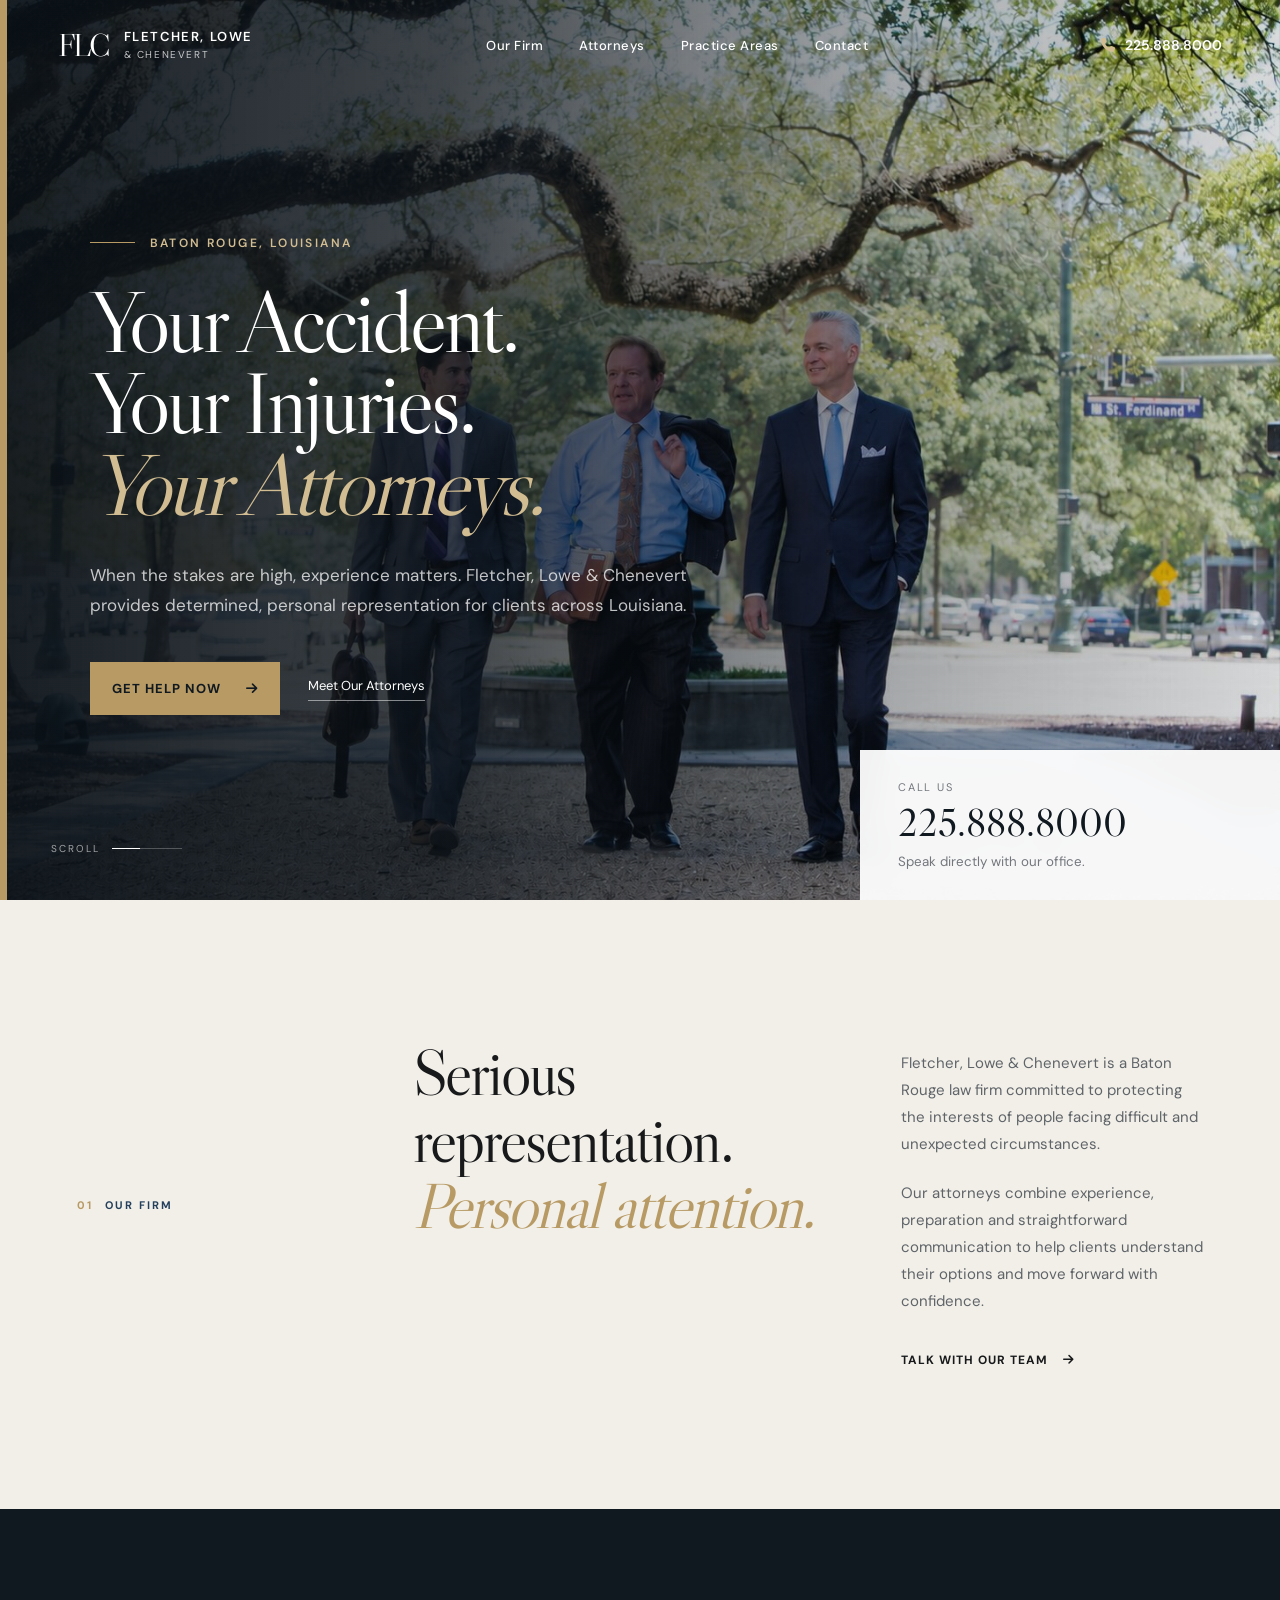
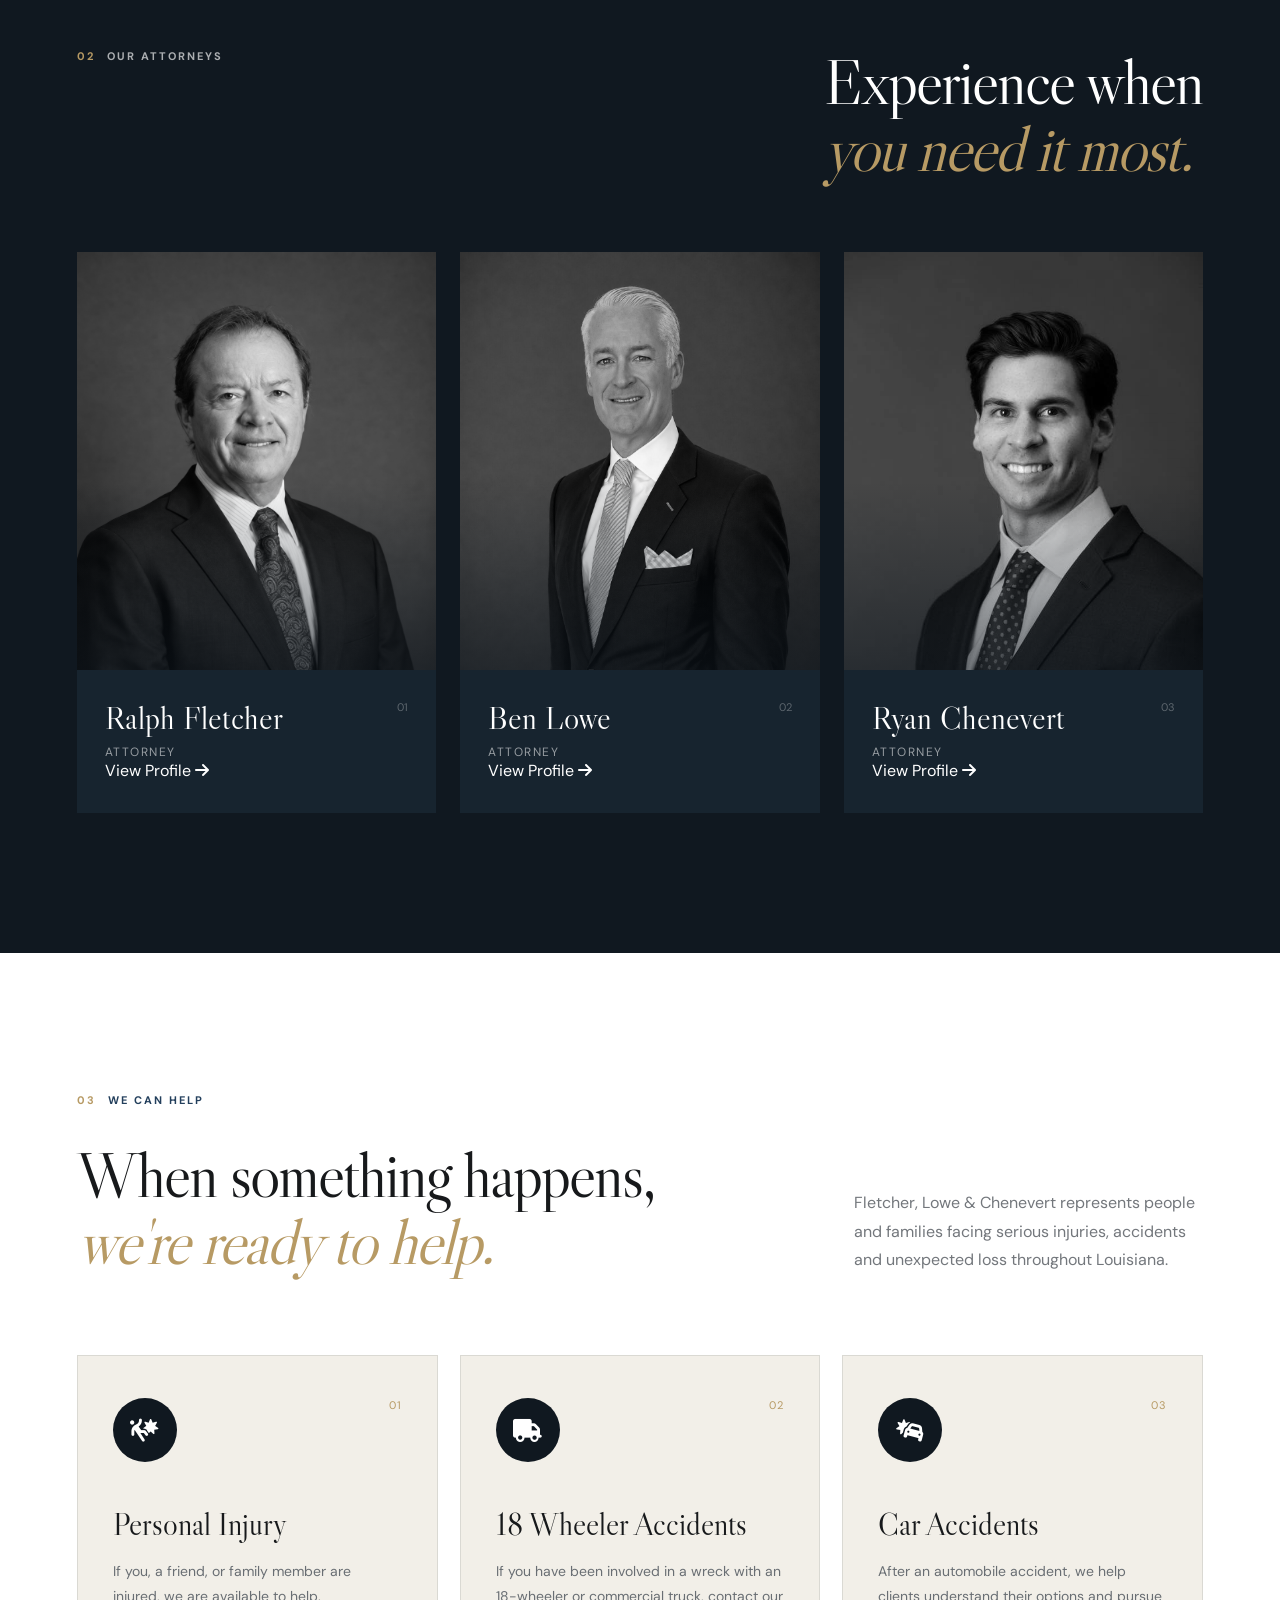
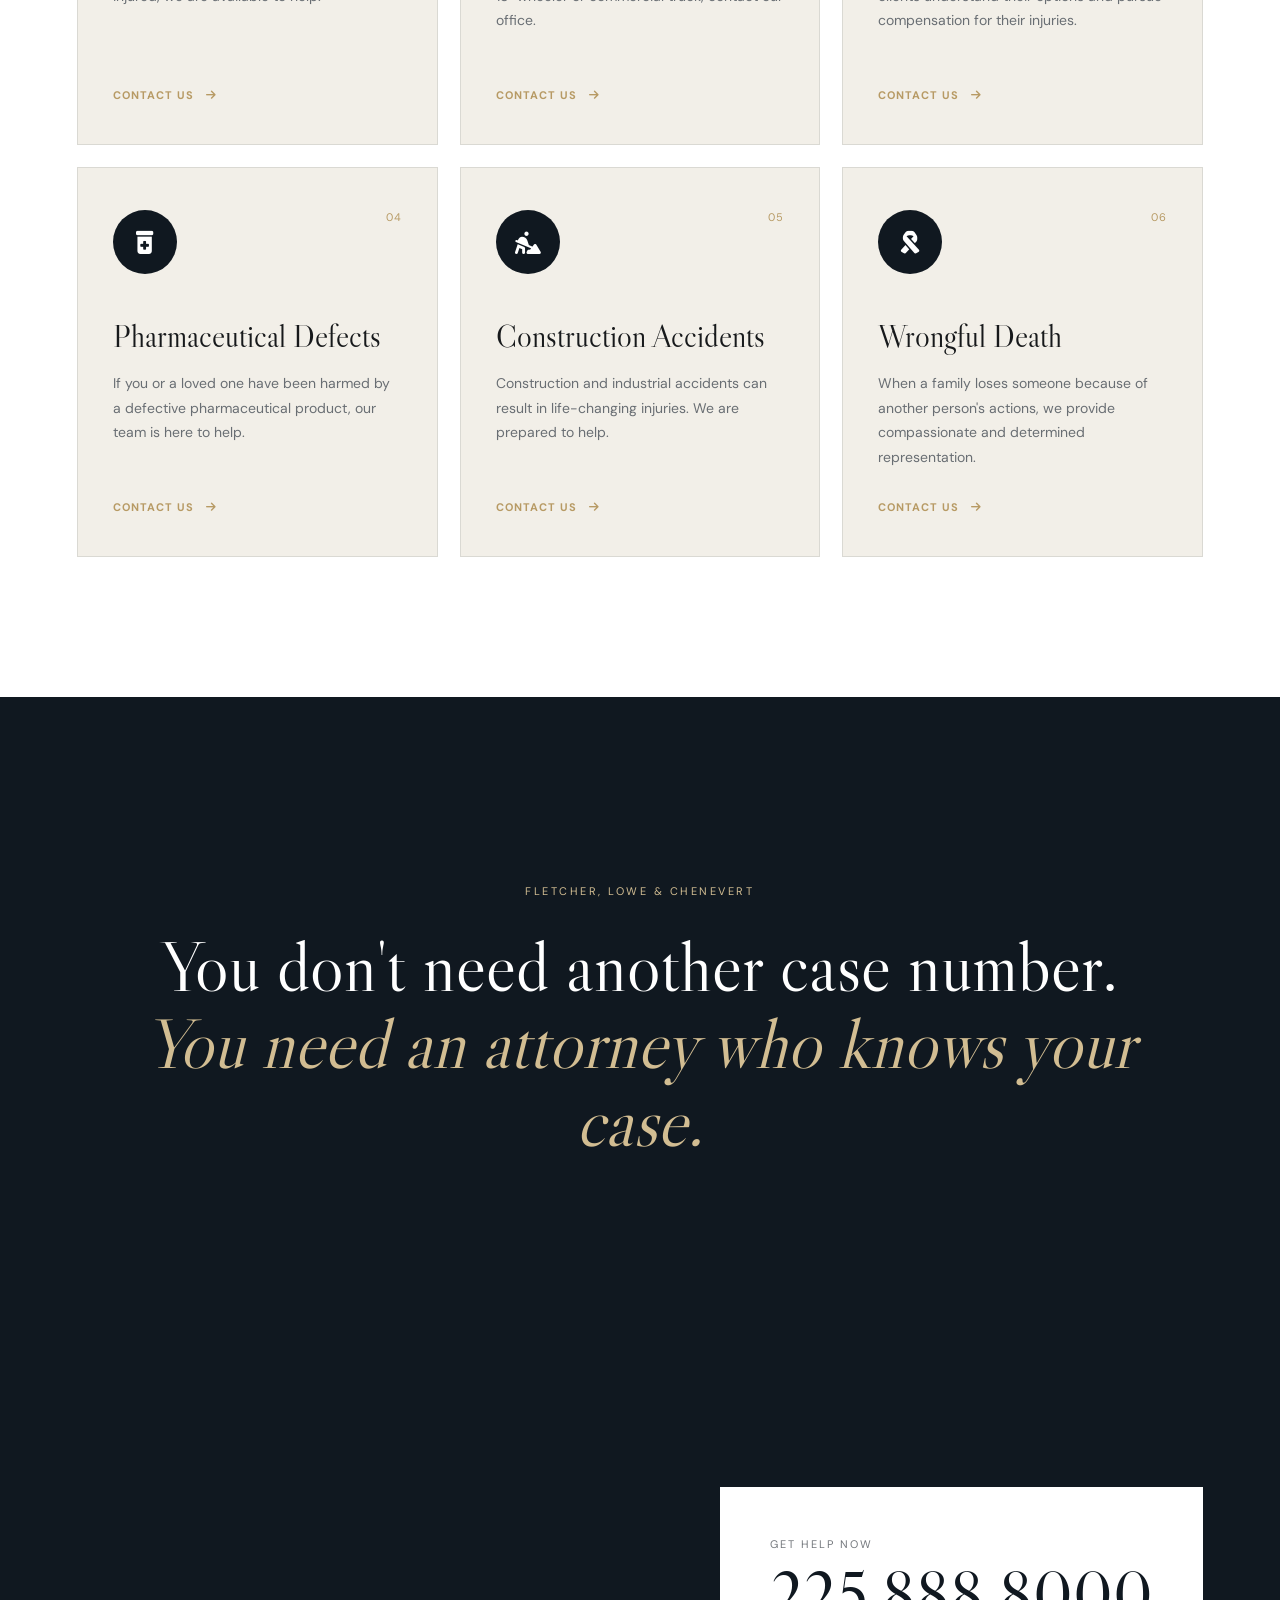
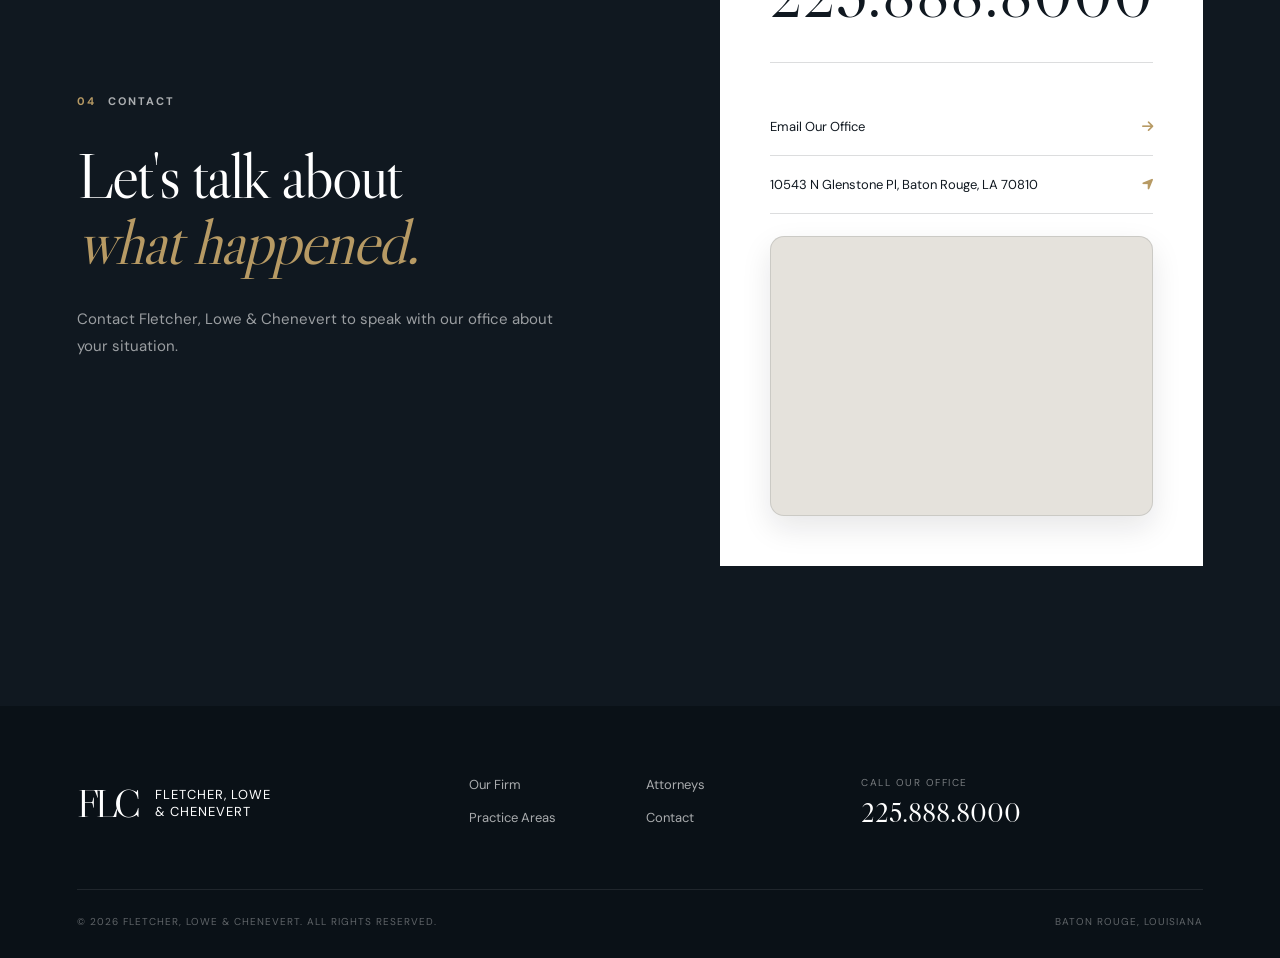
==== commit 51c379dc: "Refactor attorney card structure in index.html" ====
--- a/index.html
+++ b/index.html
@@ -278,153 +278,150 @@
         </div>
 
 
-        <div class="attorney-grid">
-
-
-            <!-- RALPH FLETCHER -->
-
-            <article class="attorney-card reveal">
-
-                <a
-                    href="ralph-fletcher.html"
-                    class="attorney-image"
-                    aria-label="View Ralph Fletcher's profile"
+       <div class="attorney-grid">
+
+
+    <!-- RALPH FLETCHER -->
+
+    <a href="ralph-fletcher.html" class="attorney-card-link">
+
+        <article class="attorney-card reveal">
+
+            <div class="attorney-image">
+
+                <img
+                    src="ralph-fletcher3.jpg"
+                    alt="Ralph Fletcher"
                 >
 
-                    <img
-                        src="ralph-fletcher3.jpg"
-                        alt="Ralph Fletcher"
-                    >
-
-                    <div class="attorney-image-overlay"></div>
-
-                </a>
-
-                <div class="attorney-info">
-
-                    <span class="attorney-number">
-                        01
-                    </span>
-
-                    <h3>
-                        Ralph Fletcher
-                    </h3>
-
-                    <p>
-                        Attorney
-                    </p>
-
-                    <a href="ralph-fletcher.html">
-
-                        View Profile
-
-                        <i class="fa-solid fa-arrow-right"></i>
-
-                    </a>
-
-                </div>
-
-            </article>
-
-
-            <!-- BEN LOWE -->
-
-            <article class="attorney-card reveal delay-1">
-
-                <a
-                    href="ben-lowe.html"
-                    class="attorney-image"
-                    aria-label="View Ben Lowe's profile"
+                <div class="attorney-image-overlay"></div>
+
+            </div>
+
+            <div class="attorney-info">
+
+                <span class="attorney-number">
+                    01
+                </span>
+
+                <h3>
+                    Ralph Fletcher
+                </h3>
+
+                <p>
+                    Attorney
+                </p>
+
+                <span class="attorney-profile-link">
+
+                    View Profile
+
+                    <i class="fa-solid fa-arrow-right"></i>
+
+                </span>
+
+            </div>
+
+        </article>
+
+    </a>
+
+
+    <!-- BEN LOWE -->
+
+    <a href="ben-lowe.html" class="attorney-card-link">
+
+        <article class="attorney-card reveal delay-1">
+
+            <div class="attorney-image">
+
+                <img
+                    src="ben-lowe3.jpg"
+                    alt="Ben Lowe"
                 >
 
-                    <img
-                        src="ben-lowe3.jpg"
-                        alt="Ben Lowe"
-                    >
-
-                    <div class="attorney-image-overlay"></div>
-
-                </a>
-
-                <div class="attorney-info">
-
-                    <span class="attorney-number">
-                        02
-                    </span>
-
-                    <h3>
-                        Ben Lowe
-                    </h3>
-
-                    <p>
-                        Attorney
-                    </p>
-
-                    <a href="ben-lowe.html">
-
-                        View Profile
-
-                        <i class="fa-solid fa-arrow-right"></i>
-
-                    </a>
-
-                </div>
-
-            </article>
-
-
-            <!-- RYAN CHENEVERT -->
-
-            <article class="attorney-card reveal delay-2">
-
-                <a
-                    href="ryan-chenevert.html"
-                    class="attorney-image"
-                    aria-label="View Ryan Chenevert's profile"
+                <div class="attorney-image-overlay"></div>
+
+            </div>
+
+            <div class="attorney-info">
+
+                <span class="attorney-number">
+                    02
+                </span>
+
+                <h3>
+                    Ben Lowe
+                </h3>
+
+                <p>
+                    Attorney
+                </p>
+
+                <span class="attorney-profile-link">
+
+                    View Profile
+
+                    <i class="fa-solid fa-arrow-right"></i>
+
+                </span>
+
+            </div>
+
+        </article>
+
+    </a>
+
+
+    <!-- RYAN CHENEVERT -->
+
+    <a href="ryan-chenevert.html" class="attorney-card-link">
+
+        <article class="attorney-card reveal delay-2">
+
+            <div class="attorney-image">
+
+                <img
+                    src="ryan-chenevert.jpg"
+                    alt="Ryan Chenevert"
                 >
 
-                    <img
-                        src="ryan-chenevert.jpg"
-                        alt="Ryan Chenevert"
-                    >
-
-                    <div class="attorney-image-overlay"></div>
-
-                </a>
-
-                <div class="attorney-info">
-
-                    <span class="attorney-number">
-                        03
-                    </span>
-
-                    <h3>
-                        Ryan Chenevert
-                    </h3>
-
-                    <p>
-                        Attorney
-                    </p>
-
-                    <a href="ryan-chenevert.html">
-
-                        View Profile
-
-                        <i class="fa-solid fa-arrow-right"></i>
-
-                    </a>
-
-                </div>
-
-            </article>
-
-
-        </div>
-
-    </div>
+                <div class="attorney-image-overlay"></div>
+
+            </div>
+
+            <div class="attorney-info">
+
+                <span class="attorney-number">
+                    03
+                </span>
+
+                <h3>
+                    Ryan Chenevert
+                </h3>
+
+                <p>
+                    Attorney
+                </p>
+
+                <span class="attorney-profile-link">
+
+                    View Profile
+
+                    <i class="fa-solid fa-arrow-right"></i>
+
+                </span>
+
+            </div>
+
+        </article>
+
+    </a>
+
+
+</div>
 
 </section>
-
 
 <!-- =====================================================
      PRACTICE AREAS
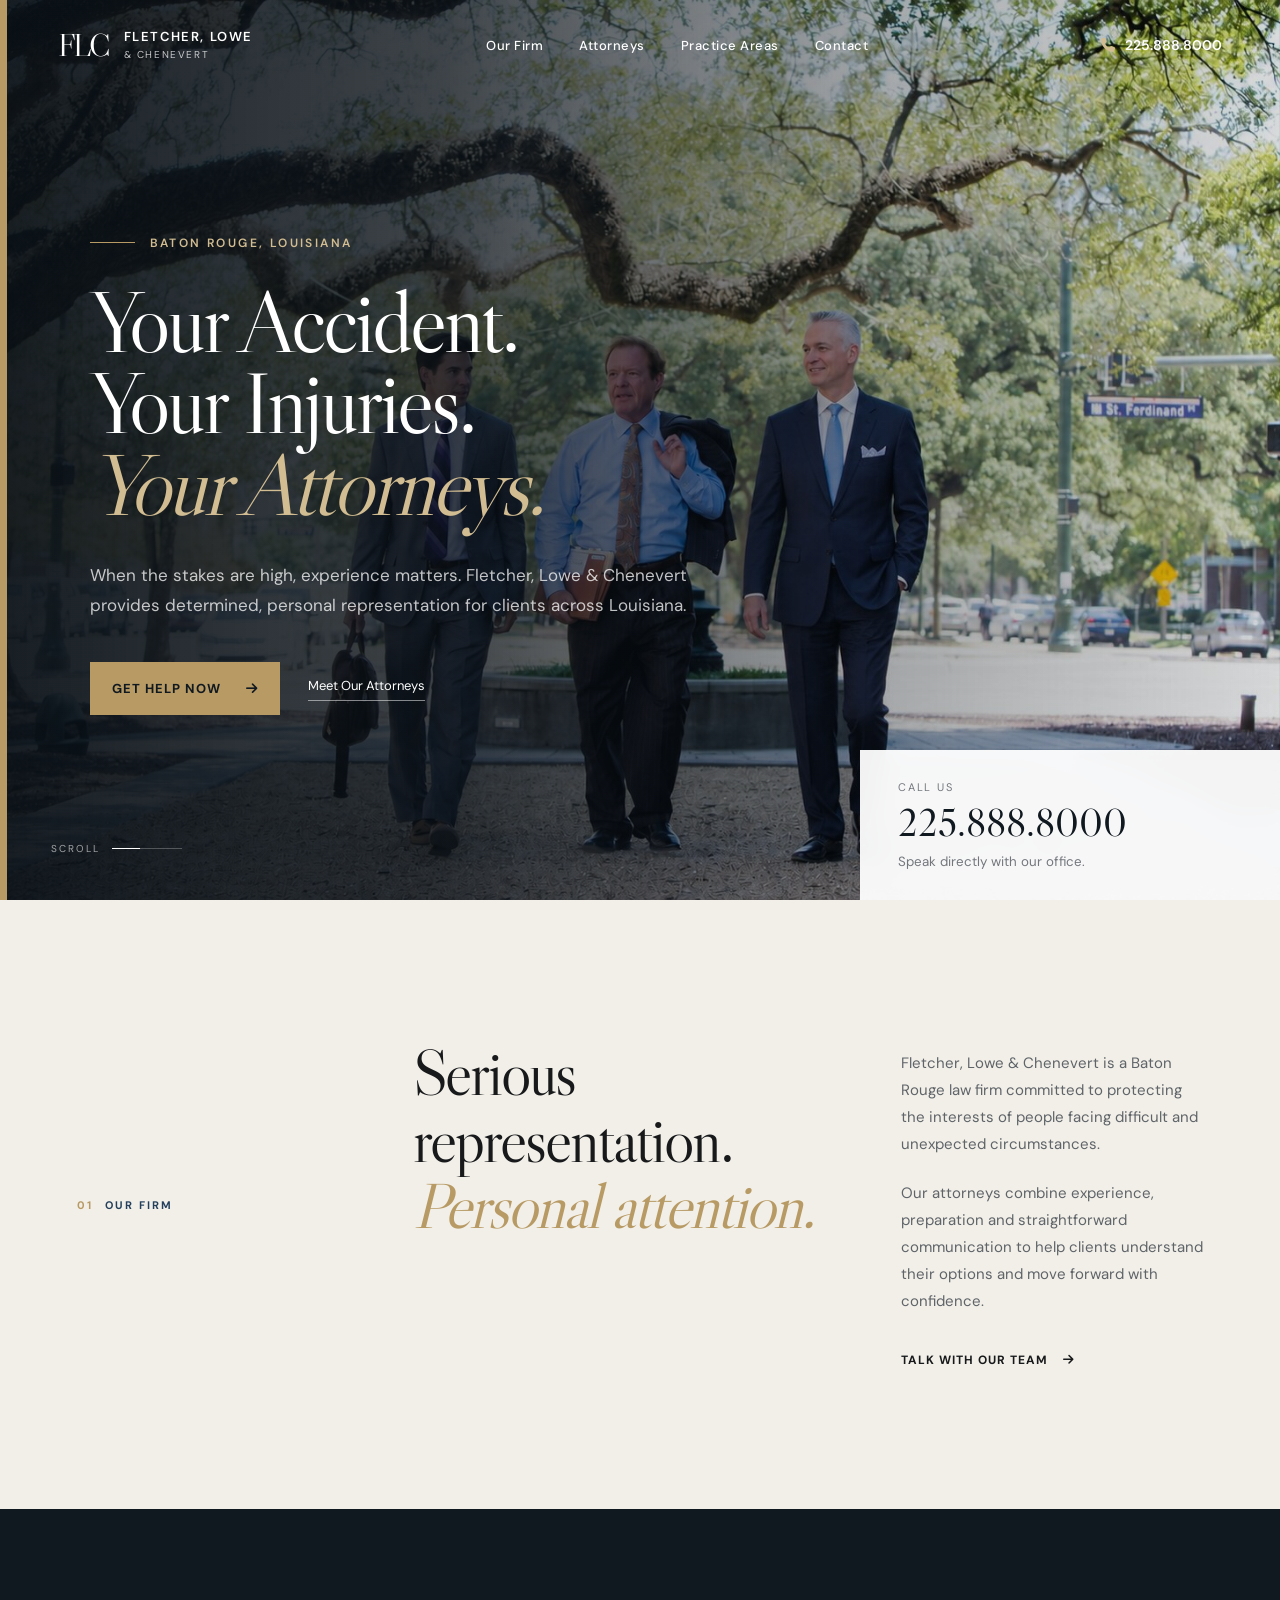
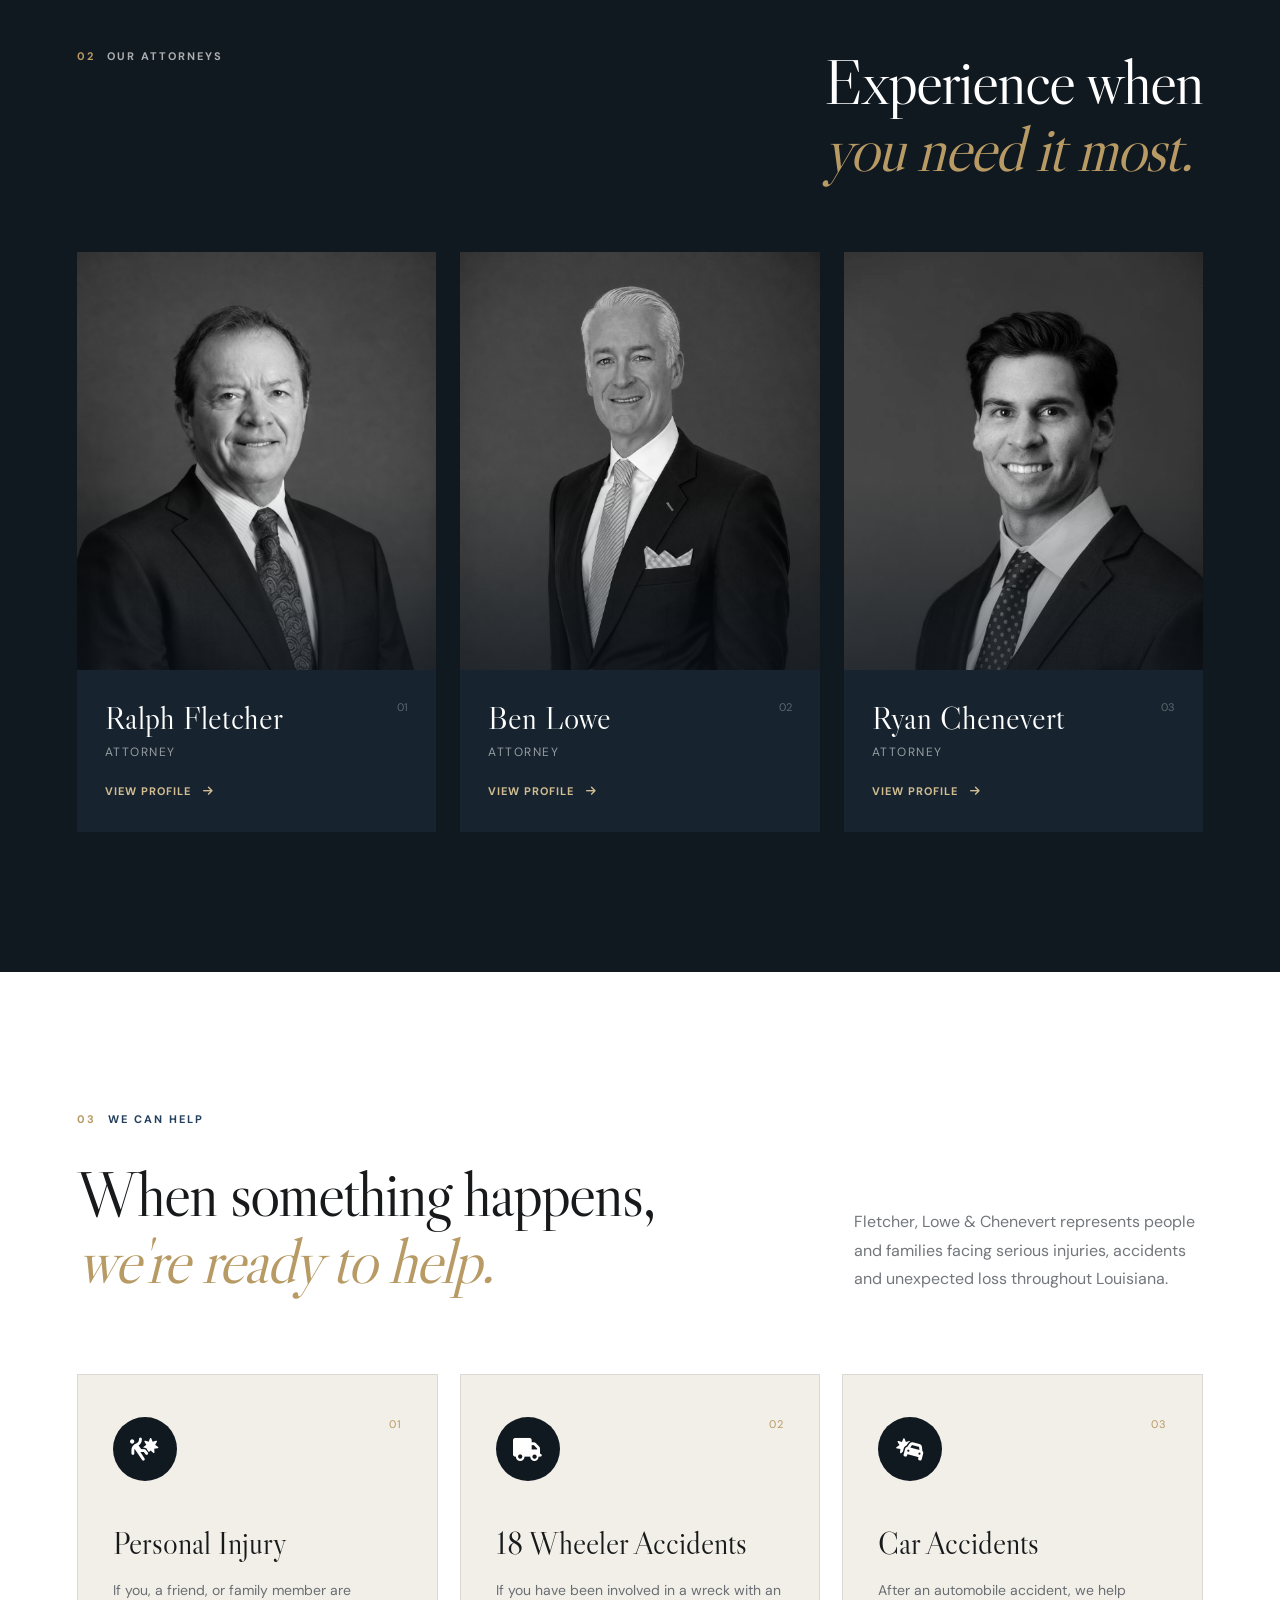
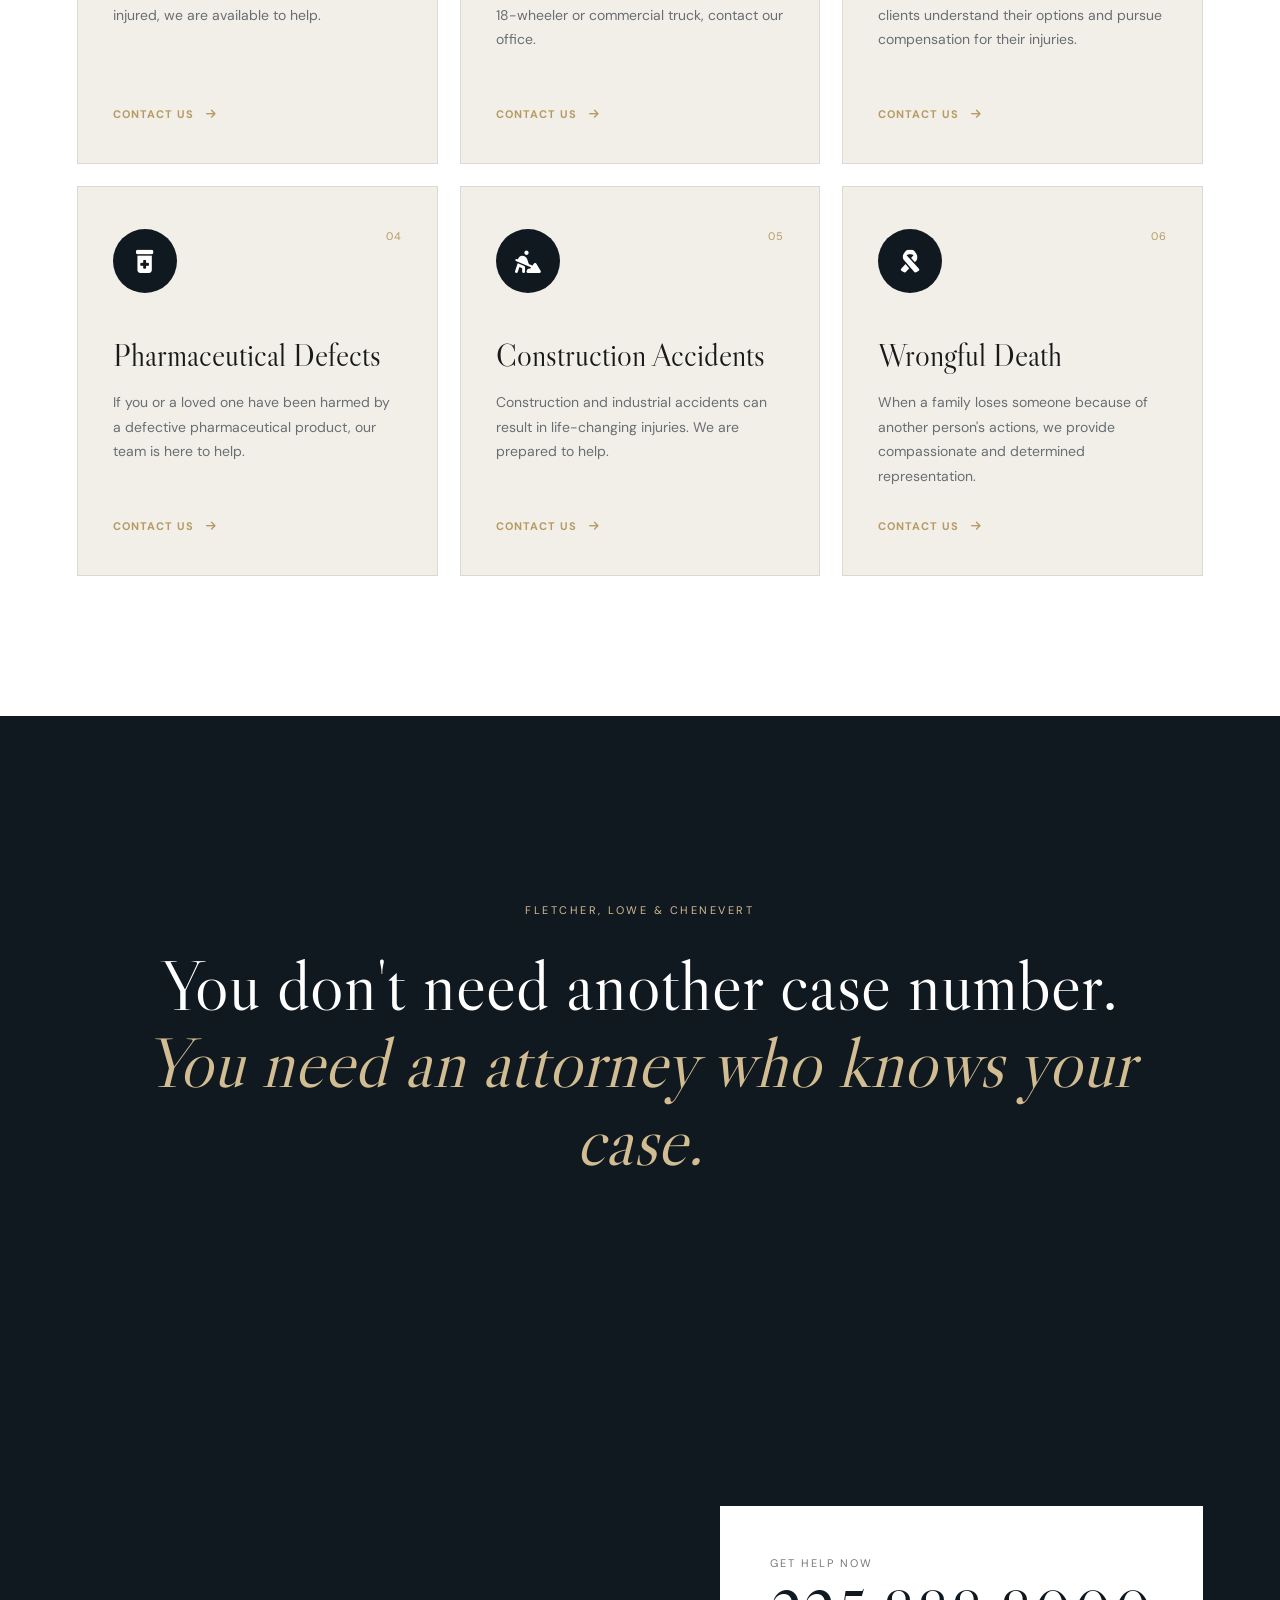
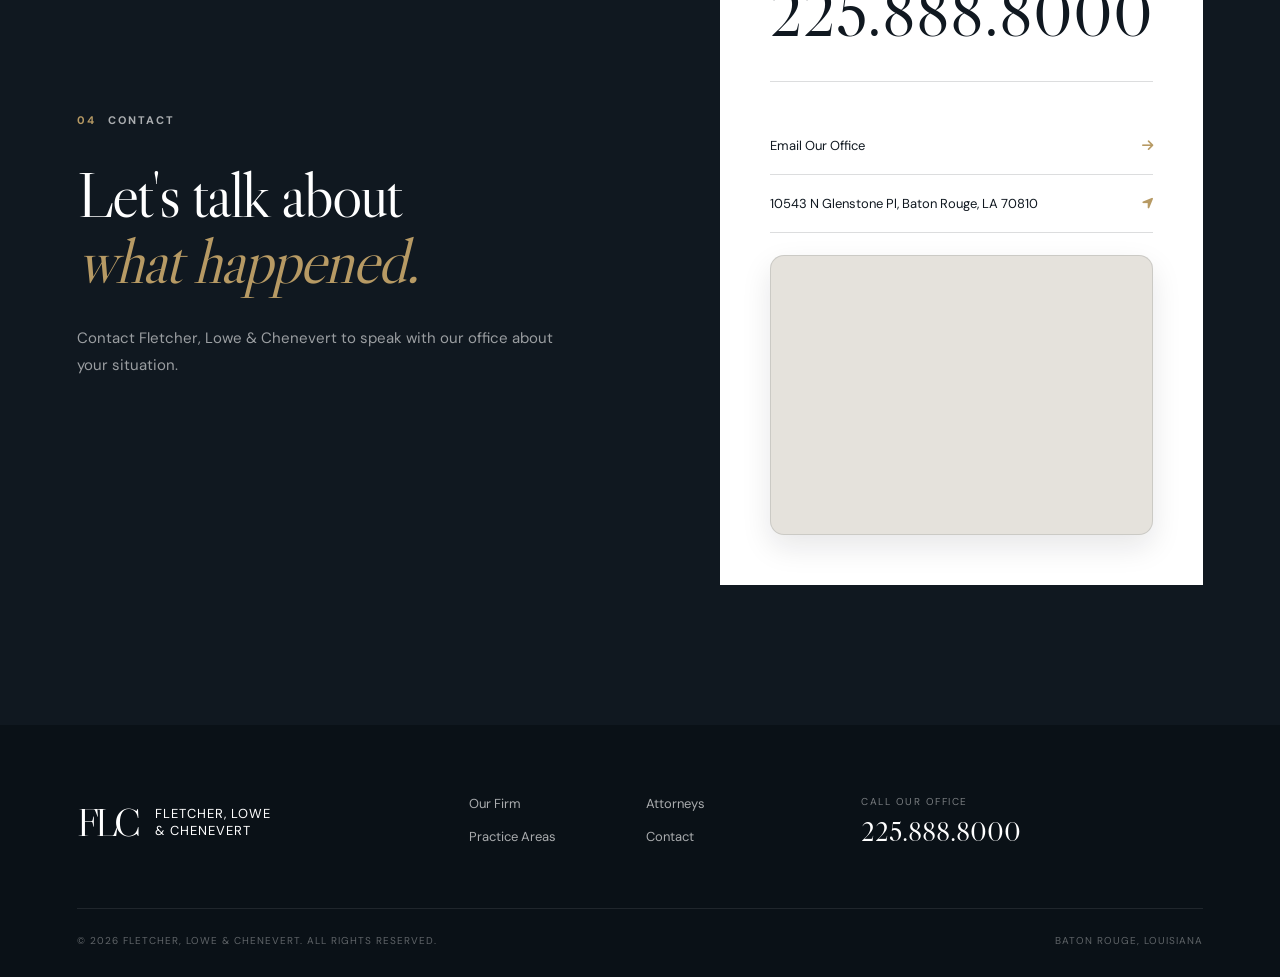
==== commit 7b294a2f: "Fix formatting of meta description in index.html" ====
--- a/index.html
+++ b/index.html
@@ -10,7 +10,7 @@
 
     <meta
         name="description"
-        content="Fletcher, Lowe & Chenevert represents clients in Baton Rouge and throughout Louisiana. Your Accident. Your Injuries. Your Attorneys."
+        content="Fletcher, Lowe & Chenevert represents clients in Baton Rouge and throughout Louisiana. Your Accident. Your Injuries. Your Attorneys." 
     >
 
     <!-- GOOGLE FONTS -->
--- a/style.css
+++ b/style.css
@@ -1879,3 +1879,38 @@
         gap: 15px;
     }
 }
+
+/* =========================================================
+   FULL CLICKABLE ATTORNEY CARDS
+   ========================================================= */
+
+.attorney-card-link {
+    display: block;
+    color: inherit;
+    text-decoration: none;
+}
+
+.attorney-card-link .attorney-card {
+    height: 100%;
+    cursor: pointer;
+}
+
+.attorney-profile-link {
+    display: inline-flex;
+    align-items: center;
+    gap: 12px;
+    margin-top: 24px;
+    color: var(--gold-light);
+    font-size: 11px;
+    font-weight: 700;
+    letter-spacing: 1px;
+    text-transform: uppercase;
+}
+
+.attorney-profile-link i {
+    transition: transform 0.3s ease;
+}
+
+.attorney-card-link:hover .attorney-profile-link i {
+    transform: translateX(6px);
+}
